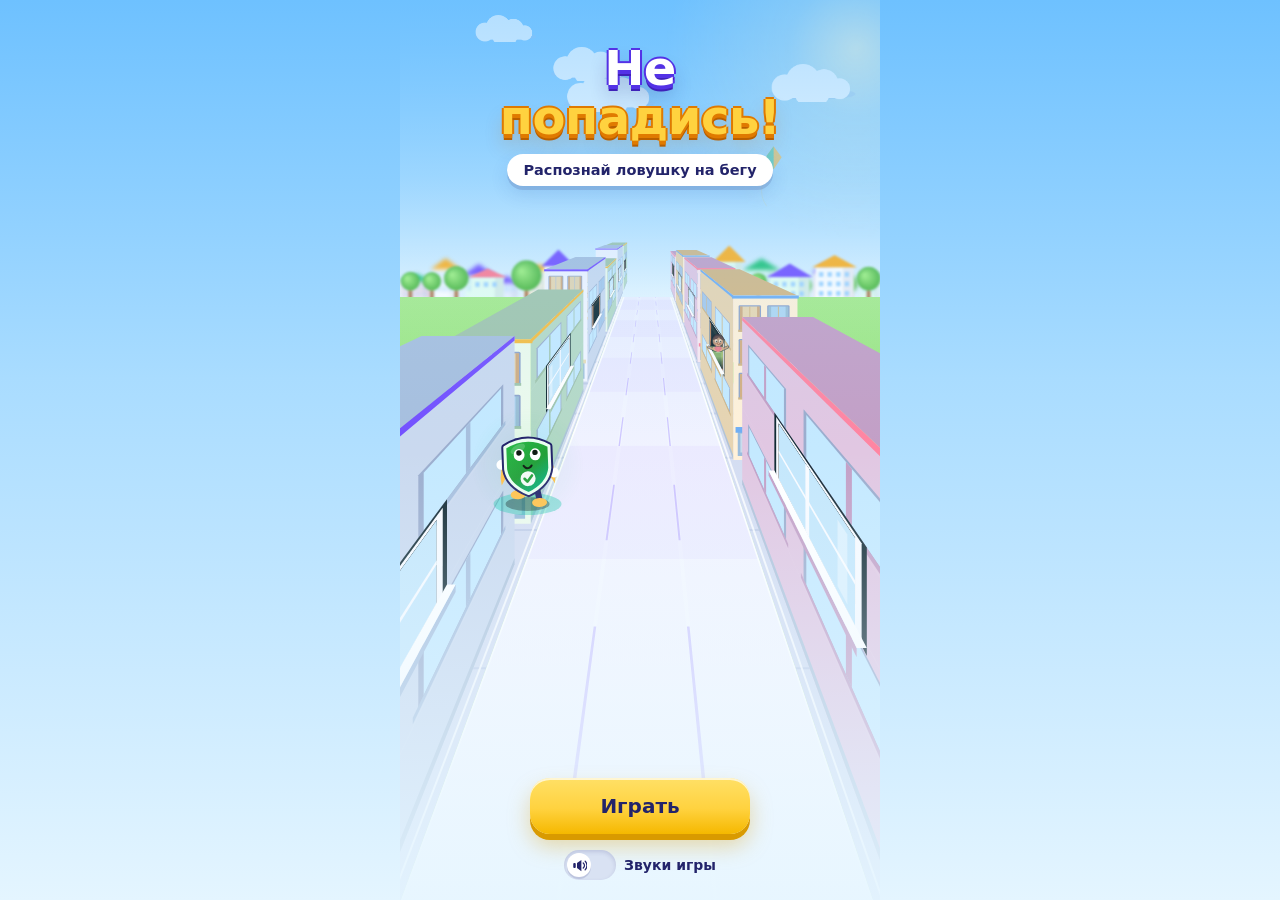
==== play.html @ f2752a92 "Финальная версия коллег (4-min) + правки под ТЗ Импортирована доработанная версия коллег (офлайн-кон" ====
<!doctype html>
<html lang="ru">
<head>
  <meta charset="utf-8" />
  <meta name="viewport" content="width=device-width, initial-scale=1, maximum-scale=1, user-scalable=no, viewport-fit=cover" />
  <link rel="icon" href="data:," />
  <title>Не попадись!</title>
  <style>
/* «Не попадись!» — оформление в стиле «Облака»: пастельное небо, белые карточки-наклейки,
   мягкие «пластиковые» тени. Только системные шрифты, без внешних ресурсов. */
:root {
  --sky1: #6ec1ff;
  --sky2: #a9dcff;
  --sky3: #e4f5ff;
  --ink: #23246a;
  --ink-2: #5b5f9c;
  --muted: #8c90bd;
  --violet: #7350ff;
  --violet-2: #5432e6;
  --violet-soft: #ece6ff;
  --sun: #ffd23f;
  --sun-2: #f5b800;
  --tile: #ffffff;
  --tile-lip: #cdd8ee;
  /* дорожки-действия */
  --refuse: #ff4d6d;   --refuse-d: #d42a4c;
  --check: #7350ff;    --check-d: #4a2bd0;
  --ok: #22c37a;       --ok-d: #12965a;
  --sber-green: #21a038;
  --card-sh: 0 4px 0 rgba(35,36,106,0.14), 0 8px 18px rgba(35,80,160,0.14);
  font-family: ui-rounded, "SF Pro Rounded", "Arial Rounded MT Bold", "Nunito", "Segoe UI", system-ui, -apple-system, Roboto, sans-serif;
}

* { box-sizing: border-box; -webkit-tap-highlight-color: transparent; }
html, body { margin: 0; height: 100%; overflow: hidden; }
body {
  background: linear-gradient(180deg, var(--sky1) 0%, var(--sky2) 42%, var(--sky3) 100%);
  color: var(--ink);
  user-select: none;
  -webkit-user-select: none;
  touch-action: none;
}
input { -webkit-user-select: text; user-select: text; }
button { font-family: inherit; }

#app {
  position: relative;
  width: 100vw;
  height: 100vh;
  height: 100dvh;
  max-width: 480px;
  margin: 0 auto;
  overflow: hidden;
  background: var(--sky2);
}
#game { position: absolute; inset: 0; width: 100%; height: 100%; display: block; }
.hidden { display: none !important; }

/* ---------- Кнопки ---------- */
.btn-primary {
  border: none;
  background: linear-gradient(180deg, #ffe066, var(--sun) 55%, var(--sun-2));
  color: var(--ink);
  font-size: 20px;
  font-weight: 900;
  padding: 16px 46px;
  border-radius: 20px;
  box-shadow: inset 0 2px 0 rgba(255,255,255,0.7), 0 6px 0 #d99a00, 0 12px 22px rgba(217,154,0,0.35);
  cursor: pointer;
  transition: transform 0.08s ease, box-shadow 0.08s ease;
}
.btn-primary:active { transform: translateY(4px); box-shadow: inset 0 2px 0 rgba(255,255,255,0.7), 0 2px 0 #d99a00, 0 6px 12px rgba(217,154,0,0.3); }
.btn-secondary {
  border: none;
  background: var(--tile);
  color: var(--ink);
  font-size: 16px; font-weight: 900;
  padding: 14px 26px;
  border-radius: 18px;
  box-shadow: var(--card-sh);
  cursor: pointer;
  transition: transform 0.08s ease;
}
.btn-secondary:active { transform: translateY(3px); }
.btn-text {
  border: none; background: none; color: var(--ink-2);
  font-size: 14px; font-weight: 800; text-decoration: underline; text-underline-offset: 3px;
  cursor: pointer; padding: 8px;
}
.btn-primary:focus-visible, .btn-secondary:focus-visible, .icon-btn:focus-visible, .lane-btn:focus-visible { outline: 3px solid var(--violet); outline-offset: 3px; }

/* ---------- HUD ---------- */
.hud {
  position: absolute;
  top: 0; left: 0; right: 0;
  display: flex;
  justify-content: space-between;
  align-items: flex-start;
  padding: calc(env(safe-area-inset-top) + 12px) 12px 0;
  z-index: 5;
  pointer-events: none;
}
.hud-left, .hud-right { display: flex; gap: 8px; align-items: center; }
.hud-chip {
  background: var(--tile);
  color: var(--ink);
  font-weight: 900;
  font-size: 16px;
  font-variant-numeric: tabular-nums;
  padding: 7px 13px;
  border-radius: 14px;
  display: flex; align-items: center; gap: 6px;
  box-shadow: var(--card-sh);
}
.coin-dot {
  width: 18px; height: 18px; border-radius: 50%;
  background: radial-gradient(circle at 35% 30%, #fff6c4, var(--sun) 55%, var(--sun-2));
  box-shadow: inset 0 -2px 0 rgba(180,110,0,0.35);
}
.hud-chip.coins.pop { animation: chipPop 0.28s ease-out; }
.hud-chip.combo { background: linear-gradient(180deg, #ffe066, var(--sun-2)); color: var(--ink); box-shadow: 0 4px 0 #d99a00, 0 8px 16px rgba(217,154,0,0.3); }
.hud-chip.combo.pop { animation: chipPop 0.4s cubic-bezier(.2,1.6,.4,1); }
@keyframes chipPop { 0% { transform: scale(1); } 40% { transform: scale(1.22); } 100% { transform: scale(1); } }
.lives { display:flex; gap:2px; padding:5px 8px; background:var(--tile); border-radius:14px; box-shadow:var(--card-sh); }
.life { position:relative; display:block; width:22px; height:26px; flex:none; }
.life svg { display:block; width:100%; height:100%; }
.life.lost .life-icon { opacity:.2; filter:grayscale(1); }
.lives.hit { background:#fff0f4; box-shadow:0 0 0 2px #ff85a2,0 4px 0 #d42a4c26; animation:shieldPanel .7s ease-out; }
.life.pop::after { content:""; position:absolute; inset:-6px; border:3px solid #ff85a2; border-radius:50%; animation:shieldRing .65s ease-out both; }
.life-shard { position:absolute; inset:0; animation:shieldBreak .8s cubic-bezier(.15,.7,.35,1) both; }
.shard-0 { clip-path:polygon(0 0,55% 0,48% 47%,0 52%); --dx:-14px; --dy:-12px; --turn:-35deg; }
.shard-1 { clip-path:polygon(55% 0,100% 0,100% 52%,48% 47%); --dx:15px; --dy:-10px; --turn:40deg; }
.shard-2 { clip-path:polygon(0 52%,48% 47%,55% 100%,0 100%); --dx:-11px; --dy:19px; --turn:-55deg; }
.shard-3 { clip-path:polygon(48% 47%,100% 52%,100% 100%,55% 100%); --dx:14px; --dy:21px; --turn:50deg; }
@keyframes shieldBreak { 0%,12% { opacity:1; transform:scale(1.25); filter:brightness(1.35); } 65% { opacity:1; } 100% { opacity:0; transform:translate(var(--dx),var(--dy)) rotate(var(--turn)) scale(.55); } }
@keyframes shieldRing { from { opacity:.9; transform:scale(.5); } to { opacity:0; transform:scale(1.7); } }
@keyframes shieldPanel { 0%,100% { transform:scale(1); } 22% { transform:scale(1.1); } 50% { transform:scale(.98); } }
.sr-only { position:absolute; width:1px; height:1px; padding:0; margin:-1px; overflow:hidden; clip-path:inset(50%); white-space:nowrap; }
@media (max-width:360px) { .life { width:18px; height:22px; } }
@media (prefers-reduced-motion:reduce) { .life.pop::after,.life-shard { display:none; } }
.icon-btn {
  pointer-events: auto;
  border: none;
  background: var(--tile);
  width: 40px; height: 40px;
  border-radius: 14px;
  font-size: 18px;
  box-shadow: var(--card-sh);
  cursor: pointer;
}

/* ---------- Нижняя панель: три кнопки-дорожки ---------- */
.lane-legend {
  position: absolute;
  left: 0; right: 0; bottom: 0;
  display: flex;
  justify-content: space-around;
  z-index: 5;
  padding: 14px 10px calc(env(safe-area-inset-bottom) + 12px);
  background: rgba(255,255,255,0.78);
  border-top: 2px solid #fff;
  box-shadow: 0 -6px 20px rgba(35,80,160,0.12);
  border-radius: 26px 26px 0 0;
}
.lane-btn {
  flex: 1;
  border: none; background: none; padding: 0;
  display: flex; flex-direction: column; align-items: center; gap: 7px;
  color: var(--ink); font-size: 13.5px; font-weight: 900;
  cursor: pointer;
  touch-action: manipulation;
}
.lane-btn .lb-circle {
  width: 64px; height: 64px; border-radius: 50%;
  display: flex; align-items: center; justify-content: center;
  transition: transform 0.14s cubic-bezier(.2,1.5,.4,1);
}
.lane-btn .lb-circle svg { width: 30px; height: 30px; }
.lane-btn[data-lane="0"] .lb-circle { background: linear-gradient(180deg, #ff7a92, var(--refuse)); box-shadow: inset 0 3px 0 rgba(255,255,255,0.45), 0 6px 0 var(--refuse-d), 0 10px 16px rgba(212,42,76,0.3); }
.lane-btn[data-lane="1"] .lb-circle { background: linear-gradient(180deg, #8f75ff, var(--check)); box-shadow: inset 0 3px 0 rgba(255,255,255,0.45), 0 6px 0 var(--check-d), 0 10px 16px rgba(74,43,208,0.3); }
.lane-btn[data-lane="2"] .lb-circle { background: linear-gradient(180deg, #4fdc98, var(--ok)); box-shadow: inset 0 3px 0 rgba(255,255,255,0.45), 0 6px 0 var(--ok-d), 0 10px 16px rgba(18,150,90,0.3); }
.lane-btn:active .lb-circle { transform: translateY(4px); }
.lane-btn.active .lb-circle { transform: translateY(-3px) scale(1.08); }
.lane-btn .lb-label { padding: 2px 10px; border-radius: 999px; transition: background 0.12s ease, color 0.12s ease; }
.lane-btn.active .lb-label { background: var(--ink); color: #fff; }

/* ---------- Подсказка «почему» при ошибке ---------- */
.flash {
  position: absolute;
  left: 14px; right: 14px;
  top: calc(env(safe-area-inset-top) + 68px);
  z-index: 8;
  background: var(--tile);
  color: var(--ink);
  border-radius: 22px;
  padding: 16px 16px 14px;
  font-size: 15.5px;
  font-weight: 800;
  line-height: 1.32;
  text-align: center;
  box-shadow: 0 5px 0 rgba(35,36,106,0.16), 0 14px 28px rgba(35,80,160,0.22);
  animation: flashIn 0.18s cubic-bezier(.2,1.4,.4,1);
}
.flash::before {
  content: "Ой!"; position: absolute; top: -12px; left: 16px;
  background: var(--refuse); color: #fff; font-size: 13px; font-weight: 900;
  padding: 3px 12px; border-radius: 10px; box-shadow: 0 3px 0 var(--refuse-d);
}
.flash .flash-icon { font-size: 26px; display: block; margin-bottom: 2px; }
.flash .flash-villain { font-weight: 900; color: var(--refuse-d); margin-bottom: 4px; }
.flash .flash-ans { margin-top: 10px; padding: 7px 10px; border-radius: 12px; background: var(--violet-soft); color: var(--violet-2); font-size: 14.5px; font-weight: 900; }
@keyframes flashIn { from { opacity: 0; transform: translateY(-10px) scale(0.95); } to { opacity: 1; transform: none; } }

/* ---------- Экраны ---------- */
.screen {
  position: absolute;
  inset: 0;
  z-index: 10;
  display: flex;
  flex-direction: column;
  align-items: center;
  justify-content: flex-start;
  gap: 16px;
  padding: calc(env(safe-area-inset-top) + 20px) 20px calc(env(safe-area-inset-bottom) + 20px);
  background: linear-gradient(180deg, rgba(110,193,255,0.5) 0%, rgba(169,220,255,0.6) 45%, rgba(228,245,255,0.88) 100%);
  color: var(--ink);
  text-align: center;
  overflow-y: auto;
  touch-action: pan-y;
}
.screen > :first-child { margin-top: auto; }
.screen > :last-child { margin-bottom: auto; }

.brand { display: flex; flex-direction: column; align-items: center; gap: 6px; }
.logo-badge {
  width: 92px; height: 92px;
  border-radius: 50%;
  background: radial-gradient(circle at 35% 28%, #5fe08a, var(--sber-green) 62%, #13782a);
  box-shadow: inset 0 -6px 0 rgba(0,0,0,0.12), 0 14px 22px rgba(35,80,160,0.25);
  display: flex; align-items: center; justify-content: center;
  animation: badgeIn 0.5s cubic-bezier(.2,1.5,.4,1) both, floaty 2.6s ease-in-out 0.5s infinite;
}
@keyframes badgeIn { from { transform: scale(0.3) rotate(-14deg); opacity: 0; } to { transform: none; opacity: 1; } }
@keyframes floaty { 0%,100% { transform: translateY(0) rotate(-2deg); } 50% { transform: translateY(-7px) rotate(2deg); } }
@keyframes riseIn { from { transform: translateY(14px); opacity: 0; } to { transform: none; opacity: 1; } }

/* Объёмный заголовок: белая заливка + фиолетовая «выдавленная» тень */
.game-title {
  margin: 6px 0 0;
  font-size: 42px;
  line-height: 1.02;
  font-weight: 900;
  letter-spacing: -0.5px;
  color: #fff;
  text-shadow:
    0 2px 0 var(--violet-2), 0 4px 0 var(--violet-2), 0 6px 0 #3f22b8,
    2px 0 0 var(--violet-2), -2px 0 0 var(--violet-2), 0 -2px 0 var(--violet-2),
    0 12px 18px rgba(35,36,106,0.25);
  animation: riseIn 0.4s ease-out 0.12s both;
}
.game-title .accent {
  display: block;
  color: var(--sun);
  text-shadow:
    0 2px 0 #e07a00, 0 4px 0 #e07a00, 0 6px 0 #b85f00,
    2px 0 0 #e07a00, -2px 0 0 #e07a00, 0 -2px 0 #e07a00,
    0 12px 18px rgba(184,95,0,0.25);
}
.subtitle {
  margin: 6px 0 0; color: var(--ink); font-size: 14.5px; font-weight: 800;
  background: var(--tile); padding: 8px 16px; border-radius: 999px; box-shadow: var(--card-sh);
  animation: riseIn 0.4s ease-out 0.2s both;
}

.howto {
  background: rgba(255,255,255,0.9);
  border: 2px solid #fff;
  border-radius: 24px;
  padding: 14px 14px 12px;
  width: 100%;
  max-width: 350px;
  text-align: left;
  box-shadow: var(--card-sh);
  animation: riseIn 0.4s ease-out 0.28s both;
}
.howto-title { margin: 0 0 8px 4px; font-weight: 900; font-size: 15px; color: var(--ink); }
.howto-row { display: flex; align-items: center; gap: 10px; font-size: 13.5px; color: var(--ink-2); margin: 8px 0; line-height: 1.28; font-weight: 700; animation: riseIn 0.35s ease-out both; }
.howto-row .he { flex: 0 0 34px; height: 34px; border-radius: 50%; display: flex; align-items: center; justify-content: center; }
.howto-row .he svg { width: 17px; height: 17px; }
.howto-row b { color: var(--ink); font-weight: 900; }
.howto-row.r0 { animation-delay: 0.34s; } .howto-row.r0 .he { background: var(--refuse); box-shadow: 0 3px 0 var(--refuse-d); }
.howto-row.r1 { animation-delay: 0.42s; } .howto-row.r1 .he { background: var(--check); box-shadow: 0 3px 0 var(--check-d); }
.howto-row.r2 { animation-delay: 0.5s; }  .howto-row.r2 .he { background: var(--ok); box-shadow: 0 3px 0 var(--ok-d); }

#btn-play { animation: riseIn 0.4s ease-out 0.55s both, pulse 1.6s ease-in-out 1s infinite; }
@keyframes pulse { 0%,100% { transform: scale(1); } 50% { transform: scale(1.05); } }

.sound-toggle { display: flex; align-items: center; gap: 8px; color: var(--ink); font-weight: 800; font-size: 14px; cursor: pointer; position: relative; }
.sound-toggle input { position: absolute; opacity: 0; width: 1px; height: 1px; }
.sound-toggle .pill { width: 52px; height: 30px; border-radius: 999px; background: #d9e2f3; box-shadow: inset 0 2px 4px rgba(35,36,106,0.15); position: relative; transition: background 0.18s; }
.sound-toggle .pill::after { content: ""; position: absolute; left: 3px; top: 3px; width: 24px; height: 24px; border-radius: 50%; background: #fff; box-shadow: 0 2px 0 rgba(35,36,106,0.15); transition: transform 0.18s cubic-bezier(.2,1.5,.4,1); }
.sound-toggle input:checked + .pill { background: var(--ok); }
.sound-toggle input:checked + .pill::after { transform: translateX(22px); }
.sound-toggle .pill svg { position:absolute; left:8px; top:8px; width:15px; height:15px; fill:currentColor; z-index:1; transition:transform .18s; }
.sound-toggle input:checked + .pill svg { transform:translateX(22px); }
.sound-toggle input:focus-visible + .pill { outline: 3px solid var(--violet); outline-offset: 2px; }
.sound-lbl { color: var(--ink); }
.hint { color: var(--ink-2); font-size: 12.5px; font-weight: 700; margin: 0; }

/* ---------- Экран итога ---------- */
.end-title {
  font-size: 32px; font-weight: 900; margin: 0; color: #fff;
  text-shadow: 0 2px 0 var(--violet-2), 0 4px 0 var(--violet-2), 2px 0 0 var(--violet-2), -2px 0 0 var(--violet-2), 0 -2px 0 var(--violet-2), 0 10px 16px rgba(35,36,106,0.22);
  animation: riseIn 0.35s ease-out both;
}
.end-stats { display: flex; gap: 10px; width: 100%; max-width: 360px; }
.stat { flex: 1; background: var(--tile); border-radius: 18px; padding: 12px 6px 10px; box-shadow: var(--card-sh); animation: riseIn 0.4s ease-out both; }
.stat:nth-child(2) { animation-delay: 0.1s; }
.stat:nth-child(3) { animation-delay: 0.2s; }
.stat-num { font-size: 26px; min-height: 30px; font-variant-numeric: tabular-nums; font-weight: 900; color: var(--violet); }
.stat-lbl { font-size: 12px; color: var(--ink-2); font-weight: 800; margin-top: 2px; min-height: 28px; }

.end-verdict { font-size: 16px; font-weight: 800; color: var(--ink); max-width: 340px; min-height: 44px; animation: riseIn 0.4s ease-out 0.5s both; }

/* ---------- Загрузка ---------- */
#screen-loading { gap: 14px; font-weight: 800; }
.loader {
  width: 46px; height: 46px;
  border: 5px solid rgba(255,255,255,0.85);
  border-top-color: var(--violet);
  border-radius: 50%;
  animation: spin 0.9s linear infinite;
}
@keyframes spin { to { transform: rotate(360deg); } }

@media (max-height: 700px) {
  .game-title { font-size: 34px; }
  .logo-badge { width: 70px; height: 70px; }
  .logo-badge svg { width: 42px; height: 42px; }
  .howto { padding: 10px 12px; }
  .lane-btn .lb-circle { width: 58px; height: 58px; }
}

@media (prefers-reduced-motion: reduce) {
  *, *::before, *::after { animation: none !important; transition: none !important; }
}


/* Адаптация локального раннера к визуальному языку matvey-v2. */
#screen-start { justify-content:space-between; padding-top:calc(env(safe-area-inset-top) + 38px); background:linear-gradient(180deg,#6ec1ff88, #a9dcff22 32%,transparent 50%,#e4f5ffdd); }
#screen-start > :first-child,#screen-start > :last-child { margin:0; }
#screen-start .game-title { font-size:48px; }
.start-stage { flex:1; min-height:70px; }
.start-bottom { display:flex; flex-direction:column; align-items:center; gap:16px; width:100%; }
#screen-start #btn-play { min-width:220px; }
#screen-end { gap:25px; background:linear-gradient(180deg,#b8e3ffe6,#e9f6fff2); }
#screen-end .end-title { font-size:32px; margin-bottom:3px; }
#screen-end .end-stats { gap:9px; }
#screen-end .stat { min-width:0; padding:19px 5px 15px; border:2px solid #fff; }
#screen-end .stat-num { font-size:clamp(23px,6vw,30px); }
#screen-end .stat-lbl { min-height:32px; line-height:1.3; }
#screen-end .end-verdict { margin:0; font-size:16px; line-height:1.45; max-width:305px; min-height:0; }
#btn-again { width:100%; max-width:310px; font-size:19px; padding-inline:18px; }
.hud-chip { white-space:nowrap; }
.hud-chip.combo { position:absolute; top:128px; right:14px; font-size:12px; }
.lives { min-height:36px; align-items:center; }
.lane-legend { pointer-events:auto; }
@media (max-height:700px) { #screen-start { padding-top:22px; padding-bottom:18px; }.start-bottom { gap:12px; }#screen-start .game-title { font-size:39px; }.lane-btn .lb-circle { width:52px; height:52px; }.lane-legend { padding-top:10px; }.lane-btn { gap:5px; } }
@media (max-width:360px) { .hud-left,.hud-right { gap:5px; }.hud-chip { padding:7px 8px; font-size:13px; }.lives { font-size:16px; padding:6px; }.icon-btn { width:36px; height:36px; }#screen-end { padding-inline:16px; }.stat-lbl { font-size:11px; } }

/* Two compact HUD rows keep the pause and sound controls easy to tap. */
.hud { display:grid; grid-template-columns:1fr auto; gap:6px 8px; }
.hud-left,.hud-right { gap:6px; }
.hud-health { grid-column:1/-1; display:flex; align-items:center; gap:8px; }
.hud-health .lives { min-height:28px; padding:3px 8px; }
.hud-health .life { width:18px; height:22px; }
.hud-health .combo { padding:3px 9px; font-size:13px; }
.icon-btn svg { display:block; width:24px; height:24px; fill:currentColor; }
#sound-run,#btn-pause { width:40px; height:40px; display:grid; place-items:center; color:var(--ink); }
#btn-pause { color:var(--violet); }
#event-stage.event-stage { top:calc(env(safe-area-inset-top) + 96px); }
#app.is-paused .hud *,#app.is-paused .event-stage * { animation-play-state:paused!important; }
@media(max-width:360px) { .hud-chip { font-size:13px; }.hud-health .life { width:17px; height:21px; } }

/* ---------- Разбор ошибок на финише ---------- */
.end-review { width: 100%; max-width: 340px; display: flex; flex-direction: column; gap: 7px; animation: riseIn 0.4s ease-out 0.55s both; }
.review-title { margin: 2px 0 1px; font-size: 13px; font-weight: 800; color: var(--ink-2); }
.review-allgood { margin: 0; font-size: 14.5px; font-weight: 800; color: var(--ok-d); background: #e6fff2; border: 2px solid #b6f0d2; border-radius: 14px; padding: 10px 12px; }
.review-item { display: block; width: 100%; text-align: left; background: var(--tile); border: 2px solid #ffd7df; border-left: 5px solid var(--refuse); border-radius: 14px; padding: 9px 12px; cursor: pointer; box-shadow: 0 3px 0 rgba(35,36,106,0.08); font: inherit; }
.review-item .ri-top { display: flex; align-items: center; gap: 7px; flex-wrap: wrap; font-size: 14px; font-weight: 800; color: var(--ink); }
.review-item .ri-text { flex: 1; min-width: 0; }
.review-safe { font-size: 10.5px; font-weight: 800; color: #9a6b00; background: #fff0c7; border-radius: 999px; padding: 2px 8px; }
.review-item .ri-why { display: none; margin-top: 7px; font-size: 13px; line-height: 1.38; color: var(--ink-2); }
.review-item .ri-why b { color: var(--ok-d); font-weight: 900; }
.review-item.open { border-color: #cfe9d8; border-left-color: var(--ok); }
.review-item.open .ri-why { display: block; }

/* Кнопка «Играть»: приглашающий пульс затухает (не дёргается бесконечно) */
#btn-play { animation: riseIn 0.4s ease-out 0.55s both, pulse 1.6s ease-in-out 1s 4; }
@media (prefers-reduced-motion: reduce) {
  #btn-play { animation: riseIn 0.4s ease-out 0.55s both; }
  .badge, .end-review { animation: none; }
}
.review-neutral { margin: 0; font-size: 14px; font-weight: 700; color: var(--ink-2); background: #eef3ff; border: 2px solid #d7e2ff; border-radius: 14px; padding: 10px 12px; }

/* Блокировка фона диалога и в WebView без inert. */
.input-blocked { pointer-events:none !important; }

/* Короткое обучение перед первым забегом; вся графика встроена. */
#tutorial-overlay { padding:16px; padding-top:max(16px,env(safe-area-inset-top)); padding-bottom:max(16px,env(safe-area-inset-bottom)); }
.tutorial-card { position:relative; width:100%; max-width:380px; max-height:100%; overflow-y:auto; padding:25px 16px 15px; border:3px solid #fff; border-radius:28px; background:#f8fbff; box-shadow:0 7px 0 #abafd9,0 16px 40px #28225035; text-align:center; }
.tutorial-close { position:absolute; top:7px; right:7px; display:grid; place-items:center; width:44px; height:44px; border:0; border-radius:15px; background:var(--violet-soft); color:var(--violet); cursor:pointer; }
.tutorial-close svg { width:25px; height:25px; fill:none; stroke:currentColor; stroke-width:3; stroke-linecap:round; }
.tutorial-close:focus-visible { outline:3px solid var(--violet); outline-offset:2px; }
.tutorial-card h2 { margin:0 28px 3px; font-size:27px; line-height:1.2; font-weight:900; }
#tutorial-subtitle { margin:0 0 17px; color:var(--ink-2); font-size:14px; }
.tutorial-moves { display:grid; grid-template-columns:1fr 1fr; gap:9px; }
.tutorial-step { min-width:0; padding:4px 3px 12px; border-radius:18px; background:#eee8ff; }
.tutorial-step:nth-child(2) { background:#fff4d3; }
.tutorial-art { display:block; width:100%; height:116px; }
.tutorial-step strong,.tutorial-step span { display:block; }
.tutorial-step strong { margin:3px 0 5px; font-size:13px; line-height:1.25; font-weight:850; }
.tutorial-step span { font-size:13px; font-weight:750; color:var(--ink-2); }
.tutorial-answer { margin:13px 0 16px; padding:13px 5px 11px; border-radius:18px; background:#edf5ff; }
.tutorial-answer>strong { display:block; font-size:15px; line-height:1.25; }
.tutorial-choices { display:flex; justify-content:space-around; gap:4px; margin:11px 0 10px; }
.tutorial-choices span { display:flex; flex:1; flex-direction:column; align-items:center; gap:5px; font-size:11px; font-weight:800; }
.tutorial-choices i { display:grid; place-items:center; width:34px; height:34px; border-radius:12px; color:white; font-size:29px; line-height:1; font-style:normal; font-weight:900; box-shadow:0 3px 0 #23246a18; }
.tutorial-no { background:var(--refuse); }.tutorial-check { background:var(--check); }.tutorial-yes { background:var(--ok); }
.tutorial-check svg { width:24px; height:24px; fill:none; stroke:#fff; stroke-width:3; stroke-linecap:round; }
#btn-tutorial-start { width:100%; padding:13px 20px; font-size:20px; }
.tutorial-keyboard { margin:14px 0 0; color:var(--ink-2); font-size:11px; }
.tutorial-dodge { animation:tutorialDodge 2.8s ease-in-out infinite; }
.tutorial-jump { animation:tutorialJump 2.8s ease-in-out infinite; }
@keyframes tutorialDodge { 0%,10%,90%,100% { transform:translateX(0); } 35%,65% { transform:translateX(-32px); } }
@keyframes tutorialJump { 0%,15%,85%,100% { transform:translateY(20px); } 45%,55% { transform:translateY(-15px); } }
@media (max-height:620px) { .tutorial-card { padding-top:20px; }.tutorial-art { height:92px; }#tutorial-subtitle { margin-bottom:10px; }.tutorial-answer { margin:10px 0 12px; padding:10px 4px; }.tutorial-keyboard { margin-top:12px; } }
@media (prefers-reduced-motion:reduce) { .tutorial-dodge,.tutorial-jump { animation:none; }.tutorial-dodge { transform:translateX(-32px); }.tutorial-jump { transform:translateY(-15px); } }

</style>
  <style>
/* Компактные предметные события в светлой палитре matvey-v2. */
.event-stage { position:absolute; z-index:4; top:calc(env(safe-area-inset-top) + 60px); left:50%; width:min(352px, calc(100% - 24px)); transform:translateX(-50%); pointer-events:none; color:#effff8; font-family:inherit; }
.ev-shell { position:relative; border:1px solid #358573; border-radius:18px; background:linear-gradient(130deg,rgba(17,49,53,.98),rgba(9,28,38,.98)); box-shadow:0 8px 24px #030e1655,inset 0 1px #bbffde12; }
.ev-scene { display:flex; align-items:center; gap:12px; padding:13px 14px 13px 10px; min-height:108px; }
.ev-art { width:68px; height:76px; flex:none; position:relative; display:grid; place-items:center; color:#94edd5; }
.ev-art:before { content:""; position:absolute; width:66px; height:66px; border-radius:50%; background:radial-gradient(circle,#00c1a01f,transparent 72%); }
.ev-copy { min-width:0; flex:1; }
.ev-eyebrow { color:#83cdbb; font-size:10px; line-height:1.25; text-transform:uppercase; font-weight:750; letter-spacing:1px; }
.ev-sender { color:#adbfca; font-size:11px; line-height:1.25; margin-top:3px; overflow-wrap:anywhere; }
.ev-words { margin:6px 0 0; font-size:16px; line-height:1.3; font-weight:750; overflow-wrap:anywhere; }
.ev-icon { display:block; width:24px; height:24px; fill:none; stroke:currentColor; stroke-width:1.7; stroke-linecap:round; stroke-linejoin:round; }
.ev-timing { padding:7px 9px 0; display:flex; gap:8px; align-items:center; }
.ev-timing>div { height:3px; flex:1; overflow:hidden; border-radius:3px; background:#8affd326; }
.ev-timing span { display:block; height:100%; background:#77e3bb; transform-origin:left; }
.ev-timing small { font-size:13.5px; font-weight:800; color:#c1d6d7; text-shadow:0 1px 3px #001b22; }
.ev-result { position:absolute; inset:0; border-radius:inherit; background:#103d35ed; display:flex; align-items:center; justify-content:center; gap:8px; font-weight:800; font-size:15px; color:#b2f6cd; }
.ev-result[hidden] { display:none; }
.ev-miss .ev-result { background:#3a3020ed; color:#ffe0a0; }
.ev-phone { width:39px; height:68px; position:relative; z-index:1; border:2px solid #88b5b1; border-radius:10px; background:linear-gradient(145deg,#244b52,#102c38); box-shadow:3px 4px #061921; display:flex; flex-direction:column; align-items:center; justify-content:center; gap:5px; animation:ev-wiggle 2.4s ease-in-out infinite; }
.ev-speaker { position:absolute; top:4px; width:13px; height:2px; border-radius:2px; background:#78a29f; }
.ev-avatar { display:grid; place-items:center; width:26px; height:26px; border-radius:50%; background:#a2f3d51a; }
.ev-avatar .ev-icon { width:20px; height:20px; }
.ev-receiver { background:#21a038; padding:3px; border-radius:50%; }
.ev-receiver .ev-icon { width:10px; height:10px; color:#d8ffe6; }
.ev-ring { position:absolute; border:1px solid #56ccb2; border-radius:22px; width:44px; height:58px; opacity:0; animation:ev-ring 2.4s ease-out infinite; }
.ev-ring.r2 { animation-delay:.35s; }
.ev-chat-back { width:39px; height:29px; position:absolute; left:7px; top:14px; border-radius:9px 9px 9px 2px; background:#274853; border:1px solid #608c96; }
.ev-chat-front { position:relative; width:48px; height:37px; margin:16px 0 0 9px; border-radius:10px 10px 3px 10px; background:#195647; border:1px solid #6bd3ac; display:flex; align-items:flex-end; justify-content:center; gap:3px; padding-bottom:6px; animation:ev-message 3s ease-out infinite; }
.ev-chat-front .ev-icon { width:18px; height:18px; position:absolute; left:7px; top:4px; }
.ev-chat-front i,.ev-dots i { width:3px; height:3px; border-radius:50%; background:#a8ebd6; animation:ev-dot 1.6s ease-in-out infinite; }
.ev-chat-front i:nth-of-type(2),.ev-dots i:nth-child(2) { animation-delay:.2s; }
.ev-chat-front i:nth-of-type(3),.ev-dots i:nth-child(3) { animation-delay:.4s; }
.ev-laptop { width:57px; height:43px; border:2px solid #709c9b; border-radius:6px 6px 2px 2px; background:#122d38; display:grid; place-items:center; transform-origin:bottom; animation:ev-open .5s ease-out both; }
.ev-laptop .ev-icon { width:21px; height:21px; }
.ev-dots { display:flex; gap:5px; margin-bottom:4px; }
.ev-laptop-base { width:67px; height:5px; background:#749a9b; position:absolute; top:59px; border-radius:2px 2px 7px 7px; }
.ev-camera-frame { width:64px; height:51px; border:1px dashed #74ac9a; border-radius:10px; display:grid; place-items:center; }
.ev-bank-card { width:49px; height:32px; position:relative; overflow:hidden; border-radius:5px; color:#c7f5d5; background:linear-gradient(140deg,#2d8547,#175b4c); transform:rotate(-9deg); animation:ev-turn 3.5s ease-in-out infinite; }
.ev-bank-card .ev-icon { width:44px; height:31px; margin:auto; stroke-width:1.2; }
.ev-bank-card i { position:absolute; inset:-10px; background:linear-gradient(110deg,transparent 40%,#dbffe355 50%,transparent 60%); animation:ev-shine 3.5s ease-in-out infinite; }
.ev-gift { width:43px; height:34px; position:relative; margin-top:16px; background:#238755; border:1px solid #81dba7; border-radius:3px; animation:ev-bounce 3s ease-in-out infinite; }
.ev-gift b { width:8px; height:100%; background:#ffc24b; position:absolute; left:17px; }
.ev-gift-lid { width:49px; height:10px; border:1px solid #a3e6b6; background:#39a56b; left:-4px; top:-7px; position:absolute; z-index:1; border-radius:3px; animation:ev-lid 3s ease-in-out infinite; }
.ev-bow { position:absolute; width:24px; height:12px; top:-18px; left:8px; border:3px solid #ffc24b; border-radius:50% 50% 10% 10%; animation:ev-lid 3s ease-in-out infinite; }
.ev-spark { position:absolute; color:#ffc24b; top:3px; right:3px; animation:ev-dot 2s ease-in-out infinite; }
.ev-wallet { position:absolute; width:31px; height:29px; display:grid; place-items:center; color:#b5f0ce; border:1px solid #6fb78e; background:#205644; border-radius:6px; font-size:17px; font-weight:700; }
.ev-wallet.from { left:0; top:10px; }.ev-wallet.to { right:0; bottom:7px; }
.ev-transfer { z-index:1; background:#143b42; border-radius:50%; padding:3px; animation:ev-transfer 2.5s ease-in-out infinite; }
.ev-transfer .ev-icon { width:20px; height:20px; color:#ffc24b; }
.ev-window { width:62px; height:49px; border:1px solid #81aea9; border-radius:6px; background:#193c46; padding-top:15px; display:flex; justify-content:center; position:relative; animation:ev-open .5s ease-out; }
.ev-window>i { position:absolute; top:0; left:0; right:0; height:10px; border-bottom:1px solid #81aea960; background:radial-gradient(circle at 5px 5px,#7bd4ba 1px,transparent 2px),radial-gradient(circle at 11px 5px,#ffc24b 1px,transparent 2px); }
.ev-window .ev-icon { animation:ev-dot 3s ease-in-out infinite; }
.ev-notice { width:52px; height:52px; background:#184b44; border:1px solid #62b29a; border-radius:14px; display:grid; place-items:center; transform:rotate(-7deg); animation:ev-wiggle 3s ease-in-out infinite; }
.ev-notice .ev-icon { width:29px; height:29px; }.ev-notice i { position:absolute; top:-3px; right:-3px; width:10px; height:10px; border:2px solid #173a3d; background:#ffc24b; border-radius:50%; }
.ev-big-coin { width:46px; height:46px; color:#ffd477; display:grid; place-items:center; background:#98732b; border:2px solid #ffc24b; border-radius:50%; box-shadow:3px 0 #62491c; animation:ev-coin 2.5s ease-in-out infinite; }
.ev-big-coin .ev-icon { width:39px; height:39px; }.ev-coin-shadow { position:absolute; width:34px; height:6px; bottom:4px; border-radius:50%; background:#020e1880; }
@keyframes ev-arrive { from { opacity:0; transform:translateY(-12px) scale(.97); } to { opacity:1; transform:none; } }
@keyframes ev-wiggle { 0%,12%,24%,100% { transform:rotate(-4deg); } 6%,18% { transform:rotate(6deg); } }
@keyframes ev-ring { 0% { transform:scale(.8); opacity:.55; } 65%,100% { transform:scale(1.5); opacity:0; } }
@keyframes ev-message { 0% { transform:translateY(9px); opacity:.3; } 16%,100% { transform:none; opacity:1; } }
@keyframes ev-dot { 0%,70%,100% { opacity:.5; } 35% { opacity:1; } }
@keyframes ev-open { from { transform:perspective(180px) rotateX(-60deg); opacity:.3; } to { transform:none; opacity:1; } }
@keyframes ev-turn { 0%,100% { transform:rotate(-9deg); } 50% { transform:rotate(3deg); } }
@keyframes ev-shine { 0%,25% { transform:translateX(-70px); } 65%,100% { transform:translateX(70px); } }
@keyframes ev-bounce { 0%,50%,100% { transform:translateY(0); } 20% { transform:translateY(-4px); } }
@keyframes ev-lid { 0%,55%,100% { transform:none; } 22% { transform:translateY(-6px) rotate(-8deg); } }
@keyframes ev-transfer { 0%,100% { transform:translate(-3px,-3px); } 50% { transform:translate(3px,3px); } }
@keyframes ev-coin { 0%,100% { transform:translateY(0) rotateY(0); } 50% { transform:translateY(-5px) rotateY(40deg); } }
@media (max-width:360px) { .ev-scene { gap:8px; padding:11px 12px 11px 8px; }.ev-art { width:60px; }.ev-words { font-size:15px; } }
@media (prefers-reduced-motion:reduce) { .event-stage * { animation:none !important; }.ev-ring,.ev-bank-card i { display:none; } }

/* Белые карточки-наклейки, фиолетовые предметы; цвет не подсказывает правильный ответ. */
.event-stage { color:var(--ink,#25204f); top:calc(env(safe-area-inset-top) + 65px); }
.ev-shell { border:2px solid #fff; background:#fff; border-radius:22px; box-shadow:0 4px 0 #c3cdeb,0 9px 20px #2350a024; }
.ev-art { color:var(--violet); }.ev-art:before { background:#f1edff; }
.ev-eyebrow { color:var(--violet-2,#5937d2); }.ev-sender { color:var(--ink-2,#5b5782); }.ev-words { font-weight:850; }
.ev-timing>div { background:#d5cafa; }.ev-timing span { background:var(--violet,#7350ff); }.ev-timing small { color:var(--ink,#25204f); text-shadow:none; font-weight:750; }
.ev-result { background:#e3faeaf5; color:#187341; }.ev-miss .ev-result { background:#fff3ccf5; color:#755312; }
.ev-phone { border-color:#a797e8; background:linear-gradient(#f7f4ff,#e3dcff); box-shadow:3px 4px #8b78cc; }.ev-speaker { background:#a293d3; }.ev-avatar { background:#d6cbff; }.ev-ring { border-color:#9d86fa; }
.ev-chat-back { background:#e5e9ff; border-color:#a5a7dd; }.ev-chat-front { background:#dfd5ff; border-color:#a88cfa; }.ev-chat-front i,.ev-dots i { background:#957bd4; }
.ev-laptop { background:#ece6ff; border-color:#b0a0df; }.ev-laptop-base { background:#a99bd3; }.ev-camera-frame { border-color:#b4a2e3; }
.ev-bank-card { background:linear-gradient(140deg,#46c88b,#179b72); color:#fff; }.ev-gift { background:#977bff; border-color:#b6a2ff; }.ev-gift-lid { background:#b5a0ff; border-color:#ddcfff; }
.ev-wallet { color:#6e4ec0; border-color:#c5a9ef; background:#eee4ff; }.ev-transfer { background:#fff8dc; }
.ev-window { background:#ece7ff; border-color:#b7a6e6; }.ev-window>i { border-color:#cfc3ef; background:#dfd5ff; }
.ev-notice { background:#e8e2ff; border-color:#bda6f4; }.ev-notice i { border-color:#fff; }.ev-big-coin { background:#ffd23f; color:#fff6bb; border-color:#f5b800; box-shadow:3px 0 #d99a00; }.ev-coin-shadow { background:#7760b733; }
.ev-shopping-bag { position:absolute; width:39px; height:38px; left:9px; top:28px; border:2px solid #ae98e4; border-radius:5px 5px 9px 9px; background:#ede5ff; transform:rotate(-7deg); }
.ev-shopping-bag i { position:absolute; width:17px; height:13px; left:9px; top:-11px; border:2px solid #ae98e4; border-bottom:0; border-radius:10px 10px 0 0; }
.ev-price-tag { position:absolute; display:grid; place-items:center; width:42px; height:45px; right:1px; top:9px; color:#7350ff; background:#fff4c5; border:2px solid #ffd75f; border-radius:10px; transform:rotate(8deg); animation:ev-wiggle 3s ease-in-out infinite; }
.ev-price-tag .ev-icon { width:28px; height:28px; }

</style>
  <style>
/* Pastel chests, result wallet and locally drawn pets. */
#screen-end { justify-content:flex-start; gap:14px; padding:28px 16px 24px; overflow-y:auto; touch-action:pan-y; overscroll-behavior:contain; }
#screen-end>* { flex-shrink:0; }
#screen-end .end-title { font-size:28px; margin:0; }
#screen-end .end-stats { gap:8px; max-width:360px; margin:0; }
#screen-end .stat { min-height:83px; padding:11px 5px; }
#screen-end .stat-num { font-size:28px; }
#screen-end .stat-lbl { min-height:24px; font-size:11px; }
#screen-end .end-verdict { margin:0; min-height:0; font-size:14px; max-width:340px; }
#screen-end #btn-again { width:100%; max-width:360px; margin:2px 0 0; padding:14px 20px; }
.chest-shop { width:100%; max-width:410px; padding:13px 10px 10px; border-radius:24px; background:#ffffffdb; box-shadow:var(--card-sh); }
.shop-heading { display:flex; justify-content:space-between; align-items:center; gap:8px; padding:0 4px; }
.shop-heading h3 { margin:0; font-size:18px; }
.shop-wallet { display:flex; align-items:center; gap:5px; padding:5px 9px; border-radius:12px; background:#fff1b8; font-weight:900; font-size:16px; }
.chest-list { display:grid; grid-template-columns:repeat(3,minmax(0,1fr)); gap:7px; margin:12px 0; }
.chest-choice { min-width:0; padding:6px 2px 8px; border:2px solid #ddd5fa; border-radius:17px; background:#f8f5ff; color:var(--ink); display:flex; align-items:center; flex-direction:column; cursor:pointer; box-shadow:0 3px 0 #d7cef0; }
.chest-choice:active:not(:disabled) { transform:translateY(2px); box-shadow:0 1px 0 #d7cef0; }
.chest-choice:disabled { cursor:default; background:#f0f1f8; border-color:#e0e2ed; box-shadow:0 3px 0 #e0e2ed; }
.chest-choice:disabled .chest-art { filter:saturate(.55); opacity:.7; }
.chest-name { font-size:11px; font-weight:850; letter-spacing:-.2px; }
.chest-price { margin-top:6px; display:flex; align-items:center; justify-content:center; gap:5px; min-width:58px; border-radius:10px; padding:4px 9px; background:#ffd954; box-shadow:0 2px 0 #dca626; font-size:17px; font-weight:900; }
.chest-price .coin-dot { width:13px; height:13px; background:#ffed9c; border:1px solid #b7811f; }
.chest-choice small { margin-top:6px; font-size:10px; font-weight:750; color:var(--ink-2); }
.chest-art { --chest-light:#e7a66a; --chest-dark:#986040; --chest-trim:#ffe0a0; display:block; position:relative; width:88px; height:76px; flex:none; }
.chest-art[data-chest=silver] { --chest-light:#d5e8ff; --chest-dark:#859fc2; --chest-trim:#f2fbff; }
.chest-art[data-chest=gold] { --chest-light:#ffde67; --chest-dark:#d8972e; --chest-trim:#fff0ad; }
.chest-base,.chest-lid { position:absolute; left:8px; width:72px; border:3px solid var(--chest-trim); background:linear-gradient(90deg,transparent 17%,#fff5 18%,#fff5 24%,transparent 25%,transparent 74%,#62434325 75%,#62434325 82%,transparent 83%),linear-gradient(var(--chest-light),var(--chest-dark)); box-shadow:0 2px 0 #51406a44; }
.chest-base { top:41px; height:29px; border-radius:3px 3px 9px 9px; }
.chest-lid { top:14px; height:30px; border-radius:19px 19px 4px 4px; transform-origin:5% 100%; }
.chest-lock { position:absolute; top:36px; left:36px; width:16px; height:20px; border:2px solid var(--chest-dark); background:var(--chest-trim); border-radius:5px; }
.chest-lock::after { content:""; position:absolute; width:4px; height:8px; left:4px; top:4px; border-radius:3px; background:var(--chest-dark); }
.chest-glow { position:absolute; inset:0; border-radius:50%; background:radial-gradient(ellipse,#fff0bbaa,transparent 65%); }
.run-collection { border-top:1px solid #e2def2; margin-top:10px; padding-top:9px; }
.run-collection h4 { font-size:12px; margin:0 0 6px; text-align:left; }
.run-pets { display:flex; gap:5px; overflow-x:auto; touch-action:pan-x; padding:0 0 4px; }
.owned-pet { border:1px solid #e0d6f6; background:#f6f0ff; padding:2px; border-radius:12px; width:54px; min-width:54px; cursor:pointer; }
.owned-pet svg { width:100%; display:block; }
.modal-overlay { position:absolute; inset:0; z-index:30; display:flex; align-items:center; justify-content:center; padding:20px; background:#3d386259; -webkit-backdrop-filter:blur(5px); backdrop-filter:blur(5px); overflow-y:auto; touch-action:pan-y; }
.pause-card,.reward-dialog { width:100%; max-width:360px; max-height:100%; overflow-y:auto; padding:24px 20px; border-radius:28px; background:#f8fbff; box-shadow:0 7px 0 #abafd9,0 16px 40px #28225035; color:var(--ink); text-align:center; }
.pause-card { display:flex; flex-direction:column; gap:13px; }
.pause-card h2 { margin:0; font-size:28px; }.pause-card p { margin:0 0 7px; font-size:15px; }
.pause-mark { color:var(--violet); font-size:46px; font-weight:900; line-height:1; }
.pause-card .btn-primary { padding:15px 20px; }.pause-card .btn-secondary { background:var(--violet-soft); }
.pause-card .btn-text { padding:6px; font-size:14px; }.pause-card small { font-size:11px; color:var(--ink-2); }
.reward-dialog { outline:none; }
.reward-dialog h2 { margin:0 0 4px; font-size:27px; }
.pet-art { width:165px; margin:0 auto; background:radial-gradient(ellipse,#e9dcff,transparent 70%); }
.pet-art svg { width:100%; display:block; }
.pet-rarity { display:inline-block; background:var(--pet-color); color:var(--ink); padding:4px 11px; border-radius:20px; font-size:12px; font-weight:850; }
.pet-bio { font-size:13px; line-height:1.45; margin:12px 0; }
.pet-lesson { padding:12px; border-radius:15px; background:#ece7ff; text-align:left; font-size:13px; line-height:1.5; }
.pet-lesson strong { color:#5432c3; }.pet-lesson p { margin:5px 0 0; }
#btn-reward-done { width:100%; margin-top:16px; padding:13px 16px; font-size:18px; }
.reward-opening { display:flex; justify-content:center; align-items:center; height:240px; }
.reward-opening .chest-art { transform:scale(2); }
.reward-opening .chest-lid { animation:openLid .65s ease-in-out both; }
.reward-opening .chest-lock { animation:unlockChest .65s ease-out both; }
.reward-opening .chest-glow { animation:chestGlow .65s ease-out both; }
@keyframes openLid { 0%,25% { transform:rotate(0); } 40% { transform:rotate(-10deg); } 100% { transform:translateY(-8px) rotate(-32deg); } }
@keyframes unlockChest { 0%,25% { opacity:1; } 50%,100% { opacity:0; transform:translateY(8px); } }
@keyframes chestGlow { from { opacity:0; transform:scale(.6); } to { opacity:1; transform:scale(2.3); } }

@media(max-width:360px) { .chest-art { transform:scale(.88); margin:-4px -5px; }.chest-list { gap:5px; }.chest-name { font-size:10px; }.modal-overlay { padding:12px; }.reward-dialog { padding:18px 16px; }.pet-art { width:135px; } }
@media(prefers-reduced-motion:reduce) { .chest-art * { animation:none!important; } }

/* Лента зверушек из update/new_finish в светлой палитре локальной игры. */
.reward-reel { position:relative; margin:24px -6px 16px; }
.reel-window { position:relative; overflow:hidden; padding:14px 0; border:2px solid #ddd3fa; border-radius:20px; background:#ece7ff; }
.reel-window::after { content:""; position:absolute; inset:0; pointer-events:none; background:linear-gradient(90deg,#ece7ffdd,transparent 15%,transparent 85%,#ece7ffdd); }
.reel-track { position:relative; left:50%; display:flex; gap:12px; width:max-content; }
.spinning .reel-track { will-change:transform; }
.reel-card { flex:0 0 104px; width:104px; padding:6px 4px 10px; border:2px solid var(--card-color); border-radius:16px; background:#ffffff; color:var(--ink); box-shadow:0 3px 0 #8270b518; }
.reel-card svg { width:92px; height:88px; display:block; }
.reel-name { display:block; font-size:12px; font-weight:850; }
.reel-rarity { display:block; margin-top:5px; font-size:9px; font-weight:700; color:var(--ink-2); }
.reel-pointer { position:absolute; z-index:2; top:-6px; left:50%; width:20px; height:20px; background:var(--sun); border:3px solid #fff; border-radius:5px; transform:translateX(-50%) rotate(45deg); box-shadow:2px 2px 0 #c79a39; }
.reel-label { min-height:30px; margin:12px 0 0; font-size:13px; color:var(--ink-2); font-weight:750; }
.reel-card.winner { border-color:var(--violet); background:#fff5cc; box-shadow:0 0 0 3px #bda8ff,0 4px 10px #7350ff33; }
.pet-reveal { position:relative; isolation:isolate; margin:12px 0 0; }
.pet-reveal .pet-art { position:relative; z-index:1; }
.pet-aura { position:absolute; inset:8px 50%; width:180px; height:150px; margin-left:-90px; border-radius:50%; background:radial-gradient(ellipse,var(--pet-color),transparent 68%); opacity:0; animation:rewardHalo 1.4s ease-out both; pointer-events:none; }
.reward-burst { position:absolute; z-index:2; left:50%; top:48%; pointer-events:none; }
.reward-burst i { position:absolute; width:7px; height:11px; border-radius:2px; background:var(--confetti); color:var(--confetti); font-style:normal; animation:rewardConfetti 1.25s ease-out var(--delay) both; opacity:0; }
.reward-burst i:nth-child(3n+1) { width:14px; height:14px; font-size:22px; line-height:14px; background:none; }
.celebrating .pet-art { animation:rewardArrival .6s cubic-bezier(.2,.9,.3,1.3) both; }
@keyframes rewardArrival { from { transform:translateY(20px) rotate(-12deg) scale(.55); opacity:0; } 65% { opacity:1; } to { transform:translateY(0) rotate(0) scale(1); opacity:1; } }
@keyframes rewardHalo { 0% { opacity:0; transform:scale(.4); } 30% { opacity:.8; } 100% { opacity:0; transform:scale(1.5); } }
@keyframes rewardConfetti { 0% { opacity:0; transform:translate(0,0) scale(.3); } 12% { opacity:1; } 70% { opacity:1; } 100% { opacity:0; transform:translate(var(--dx),var(--dy)) rotate(var(--turn)) scale(.7); } }
@media(prefers-reduced-motion:reduce) { .pet-aura,.reward-burst { display:none; }.celebrating .pet-art { animation:none; } }

/* Плашка успешного финиша четырёхминутного забега. */
.run-complete { position:relative; width:100%; max-width:360px; padding:14px 12px 20px; border:3px solid #fff; border-radius:28px; background:linear-gradient(145deg,#fff7d5,#fffdf5 55%,#eee9ff); box-shadow:0 5px 0 #d9cff2,0 10px 24px #7350ff17; text-align:center; color:var(--ink); animation:riseIn .45s ease-out both; }
.complete-art { display:block; width:218px; max-width:100%; height:102px; margin:0 auto 5px; }
.run-complete h2 { margin:0 0 6px; font-size:28px; line-height:1.15; font-weight:900; letter-spacing:-.5px; }
.run-complete p { margin:0; font-size:16px; line-height:1.35; font-weight:800; color:#61539a; }
#screen-end .run-complete+.end-title.hidden { display:none; }
@media(max-width:360px) { .run-complete { padding:12px 10px 17px; }.run-complete h2 { font-size:25px; }.run-complete p { font-size:14px; }.complete-art { height:90px; } }

/* ---------- Витрина выбора персонажа (детерминированная покупка, без азарта) ---------- */
.chest-list { max-height:44vh; overflow-y:auto; padding:2px; -webkit-overflow-scrolling:touch; }
.pet-buy { min-width:0; padding:6px 3px 7px; border:2px solid #ddd5fa; border-top:4px solid var(--pet-color,#ddd5fa); border-radius:16px; background:#f8f5ff; color:var(--ink); display:flex; flex-direction:column; align-items:center; gap:2px; cursor:pointer; box-shadow:0 3px 0 #d7cef0; }
.pet-buy:active:not(:disabled) { transform:translateY(2px); box-shadow:0 1px 0 #d7cef0; }
.pet-buy:disabled { cursor:default; }
.pet-buy:disabled:not(.owned) { background:#f0f1f8; border-color:#e0e2ed; border-top-color:#e0e2ed; box-shadow:0 3px 0 #e0e2ed; }
.pet-buy:disabled:not(.owned) .pet-thumb { filter:saturate(.5); opacity:.6; }
.pet-buy.owned { background:#eafff1; border-color:#b6f0d2; border-top-color:#2fd06e; box-shadow:0 3px 0 #bfeccd; cursor:default; }
.pet-thumb { width:64px; height:60px; }
.pet-thumb svg { width:100%; height:100%; display:block; }
.pet-buy-name { font-size:10.5px; font-weight:850; letter-spacing:-.2px; line-height:1.05; text-align:center; }
.pet-buy-price { display:flex; align-items:center; justify-content:center; gap:4px; border-radius:9px; padding:2px 7px; background:#ffd954; box-shadow:0 2px 0 #dca626; font-size:14px; font-weight:900; }
.pet-buy-price .coin-dot { width:11px; height:11px; background:#ffed9c; border:1px solid #b7811f; }
.pet-buy.owned .pet-buy-price { background:#c8f6d8; box-shadow:0 2px 0 #92d6a8; }
.pet-buy small { font-size:9.5px; font-weight:750; color:var(--ink-2); }
.pet-buy.owned small { color:#12965a; }

</style>
</head>
<body>
  <div id="app">
    <!-- Игровое поле -->
    <canvas id="game" tabindex="-1" aria-label="Бег по трём дорожкам. Стрелки влево и вправо — манёвр, вверх или пробел — прыжок."></canvas>
    <section id="event-stage" class="event-stage hidden" role="status" aria-live="polite" aria-atomic="true"></section>

    <!-- HUD во время забега -->
    <div id="hud" class="hud hidden">
      <div class="hud-left">
        <div class="hud-chip" id="distance">0 м</div>
        <div class="hud-chip coins" id="coins"><span class="coin-dot" id="coin-target" aria-hidden="true"></span><span id="coins-n">0</span></div>
      </div>
      <div class="hud-right">
        <button class="icon-btn" id="sound-run" aria-label="Включить звук"></button>
        <button class="icon-btn" id="btn-pause" aria-label="Пауза и выход"><svg viewBox="0 0 24 24" aria-hidden="true"><rect x="5" y="3" width="5" height="18" rx="2"/><rect x="14" y="3" width="5" height="18" rx="2"/></svg></button>
      </div>
      <div class="hud-health"><div class="lives" id="lives" role="status" aria-live="polite" aria-atomic="true"></div><div class="hud-chip combo hidden" id="combo">x2</div></div>
    </div>

    <!-- Подсказка действий (нижние дорожки) -->
    <div id="lane-legend" class="lane-legend hidden">
      <button class="legend-item lane-btn" data-lane="0" aria-label="Отказать"><span class="lb-circle"><svg viewBox="0 0 24 24" fill="none" stroke="#fff" stroke-width="3.6" stroke-linecap="round" aria-hidden="true"><path d="M6.5 6.5l11 11M17.5 6.5l-11 11"/></svg></span><span class="lb-label">Отказать</span></button>
      <button class="legend-item lane-btn" data-lane="1" aria-label="Проверить"><span class="lb-circle"><svg viewBox="0 0 24 24" fill="none" stroke="#fff" stroke-width="3.2" stroke-linecap="round" aria-hidden="true"><circle cx="10.5" cy="10.5" r="6"/><path d="M15.2 15.2l4.8 4.8"/></svg></span><span class="lb-label">Проверить</span></button>
      <button class="legend-item lane-btn" data-lane="2" aria-label="Можно"><span class="lb-circle"><svg viewBox="0 0 24 24" fill="none" stroke="#fff" stroke-width="3.6" stroke-linecap="round" stroke-linejoin="round" aria-hidden="true"><path d="M5 12.5l4.5 4.5L19 7.5"/></svg></span><span class="lb-label">Можно</span></button>
    </div>

    <!-- Всплывающее «почему» при ошибке -->
    <div id="flash" class="flash hidden"></div>

    <!-- Стартовый экран -->
    <section id="screen-start" class="screen">
      <div class="brand">
        <h1 class="game-title">Не <span class="accent">попадись!</span></h1>
        <p class="subtitle">Распознай ловушку на бегу</p>
      </div>
      <div class="start-stage" aria-hidden="true"></div>
      <div class="start-bottom">
        <button class="btn-primary" id="btn-play">Играть</button>
        <label class="sound-toggle">
          <input type="checkbox" id="sound-toggle" />
          <span class="pill" aria-hidden="true"><svg viewBox="0 0 24 24"><rect x="2" y="8" width="4" height="8" rx="1.5"/><path d="M8 8l7-5v18l-7-5z"/><path d="M18 8q4 4 0 8M21 5q6 7 0 14" fill="none" stroke="currentColor" stroke-width="2" stroke-linecap="round"/></svg></span>
          <span class="sound-lbl">Звуки игры</span>
        </label>
      </div>
    </section>

    <section id="tutorial-overlay" class="modal-overlay hidden" role="dialog" aria-modal="true" aria-labelledby="tutorial-title" aria-describedby="tutorial-subtitle">
      <div class="tutorial-card">
        <button id="btn-tutorial-close" class="tutorial-close" aria-label="Пропустить обучение и начать игру"><svg viewBox="0 0 24 24" aria-hidden="true"><path d="M7 7l10 10M17 7L7 17"/></svg></button>
        <h2 id="tutorial-title">Как играть</h2>
        <p id="tutorial-subtitle">Герой бежит сам</p>
        <div class="tutorial-moves">
          <div class="tutorial-step">
            <svg class="tutorial-art" viewBox="0 0 140 116" aria-hidden="true">
              <defs><g id="tutorial-hero"><ellipse cy="24" rx="18" ry="5" fill="#c2b7eb"/><path d="M0-24L19-17V1Q18 17 0 24Q-18 17-19 1V-17Z" fill="#22c37a" stroke="#fff" stroke-width="3"/><ellipse cx="-7" cy="-6" rx="4" ry="6" fill="#fff"/><ellipse cx="7" cy="-6" rx="4" ry="6" fill="#fff"/><circle cx="-6" cy="-5" r="2" fill="#23246a"/><circle cx="8" cy="-5" r="2" fill="#23246a"/><path d="M-5 6q5 6 10 0" fill="none" stroke="#23246a" stroke-width="2.5" stroke-linecap="round"/></g></defs>
              <path d="M17 108L36 10H104L123 108" fill="#e2daf7"/><path d="M51 12L44 108M89 12L96 108" stroke="#fff" stroke-width="2" stroke-dasharray="6 6"/>
              <g fill="#a28bd4" stroke="#fff" stroke-width="2"><rect x="53" y="18" width="34" height="38" rx="4"/><path d="M58 23l24 28m0-28L58 51"/></g>
              <g class="tutorial-dodge"><use href="#tutorial-hero" x="70" y="75"/></g>
              <path d="M33 105H107m-68-6l-6 6 6 6m62-12l6 6-6 6" fill="none" stroke="#7350ff" stroke-width="3" stroke-linecap="round" stroke-linejoin="round"/>
            </svg>
            <strong>Обходи ящики</strong><span>Свайп ← →</span>
          </div>
          <div class="tutorial-step">
            <svg class="tutorial-art" viewBox="0 0 140 116" aria-hidden="true">
              <path d="M17 108L36 10H104L123 108" fill="#fff0bf"/><path d="M51 12L44 108M89 12L96 108" stroke="#fff" stroke-width="2" stroke-dasharray="6 6"/>
              <ellipse cx="70" cy="23" rx="14" ry="17" fill="#ffd23f" stroke="#fff5be" stroke-width="3"/><text x="70" y="28" text-anchor="middle" fill="#855015" font-size="13" font-weight="900">X5</text>
              <path d="M47 83v23m46-23v23" stroke="#9987bc" stroke-width="7"/><rect x="41" y="73" width="58" height="17" rx="4" fill="#ffd23f"/><path d="M48 88l10-13m8 13l10-13m8 13l10-13" stroke="#c28b31" stroke-width="4"/>
              <g class="tutorial-jump"><use href="#tutorial-hero" x="70" y="62"/></g>
              <path d="M118 84V53m-6 6l6-6 6 6" fill="none" stroke="#7350ff" stroke-width="3" stroke-linecap="round" stroke-linejoin="round"/>
            </svg>
            <strong>Прыгай за монетами</strong><span>Свайп ↑</span>
          </div>
        </div>
        <div class="tutorial-answer">
          <strong>Выбирай безопасный ответ</strong>
          <div class="tutorial-choices" aria-hidden="true">
            <span><i class="tutorial-no">×</i>Отказать</span><span><i class="tutorial-check"><svg viewBox="0 0 24 24"><circle cx="10" cy="10" r="6"/><path d="M15 15l5 5"/></svg></i>Проверить</span><span><i class="tutorial-yes">✓</i>Можно</span>
          </div>
        </div>
        <button id="btn-tutorial-start" class="btn-primary">Поехали!</button>
        <p class="tutorial-keyboard">На компьютере: ← → и пробел</p>
      </div>
    </section>

    <!-- Экран итога -->
    <section id="screen-end" class="screen hidden" aria-labelledby="end-title">
      <div id="run-complete" class="run-complete hidden" role="status" aria-live="polite">
        <svg class="complete-art" viewBox="0 0 240 112" aria-hidden="true">
          <ellipse cx="120" cy="55" rx="64" ry="48" fill="#ffedab"/>
          <g fill="none" stroke-width="5" stroke-linecap="round"><path d="M43 29l-7-6m4 61l-9 4m166-60l8-5m-9 58l9 4" stroke="#a493ed"/><path d="M65 14l-2-8m112 8l3-8m-8 89l4 7m-100-7l-3 7" stroke="#efb738"/></g>
          <g fill="#70d7aa"><circle cx="29" cy="54" r="4"/><circle cx="212" cy="52" r="4"/></g>
          <path d="M98 70l-8 36 18-7 10 11 7-34M141 70l9 36-18-7-10 11-7-34" fill="#9980ee"/>
          <circle cx="120" cy="51" r="42" fill="#e7ae32"/><circle cx="120" cy="48" r="41" fill="#ffd45b" stroke="#fff3c8" stroke-width="4"/>
          <path d="M120 18l24 9v22q-1 20-24 31-23-11-24-31V27Z" fill="#22bc7b" stroke="#fff" stroke-width="3" stroke-linejoin="round"/>
          <path d="M108 48l9 9 17-20" fill="none" stroke="#fff" stroke-width="6" stroke-linecap="round" stroke-linejoin="round"/>
        </svg>
        <h2 id="complete-title">Поздравляем!</h2>
        <p>Ты добежал до конца и ни разу не попался на ловушку!</p>
      </div>
      <h2 class="end-title" id="end-title">Забег окончен!</h2>
      <div class="end-stats">
        <div class="stat"><div class="stat-num" id="end-distance">0</div><div class="stat-lbl">метров</div></div>
        <div class="stat"><div class="stat-num" id="end-coins">0</div><div class="stat-lbl">монет</div></div>
        <div class="stat"><div class="stat-num" id="end-recognized">0</div><div class="stat-lbl">ловушек<br>распознано</div></div>
      </div>
      <p class="end-verdict" id="end-verdict"></p>
      <div class="end-review" id="end-review"></div>
      <section class="chest-shop" aria-labelledby="shop-title">
        <div class="shop-heading"><h3 id="shop-title">Выбери друга за монеты</h3><span class="shop-wallet"><i class="coin-dot" aria-hidden="true"></i><span id="shop-balance" aria-live="polite">0</span><span class="sr-only">монет осталось</span></span></div>
        <div class="chest-list" id="chest-list"></div>
        <div id="run-collection" class="run-collection hidden"><h4 id="collection-heading">Зверушки забега</h4><div id="run-pets" class="run-pets"></div></div>
      </section>
      <button class="btn-primary" id="btn-again">Начать заново</button>
    </section>

    <section id="pause-overlay" class="modal-overlay hidden" role="dialog" aria-modal="true" aria-labelledby="pause-title">
      <div class="pause-card"><span class="pause-mark" aria-hidden="true">Ⅱ</span><h2 id="pause-title">Передохнём?</h2><p>Забег подождёт тебя.</p>
        <button class="btn-primary" id="btn-resume">Продолжить</button>
        <button class="btn-secondary" id="btn-finish-run">Завершить забег</button>
        <button class="btn-text" id="btn-exit">Выйти из игры</button>
        <small>При выходе забег и монеты сбросятся.</small>
      </div>
    </section>
    <section id="reward-overlay" class="modal-overlay hidden" role="dialog" aria-modal="true" aria-labelledby="reward-title">
      <div class="reward-dialog" id="reward-dialog" tabindex="-1"><h2 id="reward-title">Кто внутри?</h2><div id="reward-opening" class="reward-opening"></div><div id="reward-reel" class="reward-reel hidden"><span class="reel-pointer" aria-hidden="true"></span><div class="reel-window" aria-hidden="true"><div id="reel-track" class="reel-track"></div></div><p id="reel-label" class="reel-label" role="status">Кто станет твоим другом?</p></div><div id="reward-pet" class="hidden" role="status" aria-live="polite"></div><button class="btn-primary hidden" id="btn-reward-done">К сундукам</button></div>
    </section>

    <!-- Загрузка -->
    <section id="screen-loading" class="screen">
      <div class="loader"></div>
      <p>Загрузка…</p>
    </section>
  </div>

  <script>
/* Generated from content.json by scripts/build.py. No network required. */
window.GAME_CONTENT = {
  "meta": {
    "title": "Не попадись!",
    "learningGoal": "Ребёнок на лету распознаёт приёмы обмана (давление, выманивание кода/пароля, слишком хороший приз, поддельные ссылки) и выбирает безопасное действие.",
    "ageRating": "6+"
  },
  "actions": [
    {
      "id": "refuse",
      "label": "Отказать",
      "emoji": "🛑",
      "lane": 0
    },
    {
      "id": "check",
      "label": "Проверить",
      "emoji": "🔎",
      "lane": 1
    },
    {
      "id": "ok",
      "label": "Можно",
      "emoji": "✅",
      "lane": 2
    }
  ],
  "difficulty": {
    "startSpeed": 105,
    "maxSpeed": 260,
    "speedRampPerSec": 1.2,
    "spawnGapStart": 2.4,
    "spawnGapMin": 1.5,
    "spawnGapRampPerSec": 0.008,
    "lives": 3,
    "eventReadSeconds": 6,
    "runSeconds": 10,
    "runSpeedMultiplier": 1.5
  },
  "situations": [
    {
      "icon": "🔢",
      "text": "Назови код из СМС",
      "answer": "refuse",
      "why": "Код из СМС — секрет. Его нельзя сообщать никому, даже «банку» или «другу».",
      "id": "sms-code",
      "visual": {
        "type": "call",
        "sender": "Номер не сохранён"
      }
    },
    {
      "icon": "🔑",
      "text": "Скажи свой пароль",
      "answer": "refuse",
      "why": "Пароль не говорят никому. Настоящий банк пароль не спрашивает.",
      "id": "password",
      "visual": {
        "type": "account",
        "sender": "Запрос доступа",
        "field": "Пароль"
      }
    },
    {
      "icon": "💳",
      "text": "Пришли фото карты с двух сторон",
      "answer": "refuse",
      "why": "Данные карты нельзя пересылать. По ним могут украсть деньги.",
      "id": "card-photo",
      "visual": {
        "type": "card"
      }
    },
    {
      "icon": "⏰",
      "text": "СРОЧНО переведи, а то заблокируют!",
      "answer": "refuse",
      "why": "Срочность и угрозы — приём обмана. Настоящий банк не торопит и не пугает.",
      "id": "urgent-transfer",
      "visual": {
        "type": "call",
        "sender": "Номер не сохранён"
      }
    },
    {
      "icon": "🎁",
      "text": "Ты выиграл 10 000 ₽! Забери сейчас",
      "answer": "refuse",
      "why": "«Бесплатный приз», который ты не выигрывал, — это ловушка.",
      "id": "prize",
      "visual": {
        "type": "gift"
      }
    },
    {
      "icon": "🤫",
      "text": "Никому не говори про это",
      "answer": "refuse",
      "why": "Если просят держать в секрете от родителей — это тревожный знак. Расскажи взрослому.",
      "id": "secret",
      "visual": {
        "type": "chat",
        "sender": "Собеседник"
      }
    },
    {
      "icon": "👤",
      "text": "Давай встретимся, никому не говори",
      "answer": "refuse",
      "why": "Незнакомцам из сети нельзя доверять и встречаться с ними. Скажи взрослому.",
      "id": "meetup",
      "visual": {
        "type": "chat",
        "sender": "Новый контакт"
      }
    },
    {
      "icon": "💸",
      "text": "Переведи деньги — и получишь в 2 раза больше",
      "answer": "refuse",
      "why": "Деньги не удваиваются сами. Это обман, чтобы ты отдал свои.",
      "id": "double-money",
      "visual": {
        "type": "transfer"
      }
    },
    {
      "icon": "📞",
      "text": "Это служба безопасности банка, срочно!",
      "answer": "refuse",
      "why": "Так представляются мошенники. Положи трубку и проверь сам.",
      "id": "bank-call",
      "visual": {
        "type": "call",
        "sender": "Номер не сохранён"
      }
    },
    {
      "icon": "🔗",
      "text": "Перейди: sber-priz.xyz",
      "answer": "check",
      "why": "Странный адрес — повод проверить. Открывай только настоящее приложение.",
      "id": "prize-link",
      "visual": {
        "type": "browser",
        "address": "sber-priz.xyz"
      }
    },
    {
      "icon": "📩",
      "text": "«Банк» написал в мессенджере",
      "answer": "check",
      "why": "Банк пишет в своём приложении, а не в чатах. Лучше проверить.",
      "id": "bank-chat",
      "visual": {
        "type": "chat",
        "sender": "«Банк»"
      }
    },
    {
      "icon": "🧑‍🤝‍🧑",
      "text": "Друг просит денег с чужого аккаунта",
      "answer": "check",
      "why": "Аккаунт могли взломать. Позвони другу и проверь, он ли это.",
      "id": "friend-money",
      "visual": {
        "type": "chat",
        "sender": "Сообщение от друга"
      }
    },
    {
      "icon": "📧",
      "text": "Письмо: «подтвердите данные по ссылке»",
      "answer": "check",
      "why": "По ссылкам из писем не переходят. Проверь в приложении.",
      "id": "email-link",
      "visual": {
        "type": "browser",
        "variant": "email",
        "address": "Ссылка в письме"
      }
    },
    {
      "icon": "🎮",
      "text": "Бесплатные монеты в игре — введи логин",
      "answer": "check",
      "why": "Чужие сайты за «подарки» воруют аккаунты. Сначала спроси взрослого.",
      "id": "game-currency",
      "visual": {
        "type": "account",
        "sender": "Игровые монеты",
        "field": "Логин"
      }
    },
    {
      "icon": "🍽️",
      "text": "Мама зовёт ужинать",
      "answer": "ok",
      "why": "Это обычная просьба близкого человека — всё в порядке.",
      "id": "dinner",
      "visual": {
        "type": "call",
        "sender": "Мама"
      }
    },
    {
      "icon": "🏫",
      "text": "Учитель напомнил про домашку",
      "answer": "ok",
      "why": "Обычное сообщение от знакомого взрослого.",
      "id": "homework",
      "visual": {
        "type": "chat",
        "sender": "Учитель"
      }
    },
    {
      "icon": "🔔",
      "text": "Уведомление в приложении Сбербанк",
      "answer": "ok",
      "why": "Настоящие уведомления приходят внутри приложения — им можно доверять.",
      "id": "bank-notification",
      "visual": {
        "type": "notification",
        "sender": "Сбербанк"
      }
    },
    {
      "icon": "🪙",
      "text": "Монетка на дороге",
      "answer": "ok",
      "why": "Можно собрать — это очки, а не ловушка.",
      "id": "coin",
      "visual": {
        "type": "coin"
      },
      "delivery": "pickup"
    },
    {
      "icon": "👋",
      "text": "Друг зовёт гулять во двор",
      "answer": "ok",
      "why": "Знакомый друг и обычное приглашение — всё хорошо.",
      "id": "walk",
      "visual": {
        "type": "chat",
        "sender": "Друг"
      }
    },
    {
      "icon": "📅",
      "text": "Напоминание: завтра тренировка",
      "answer": "ok",
      "why": "Обычное напоминание, ничего опасного.",
      "id": "training",
      "visual": {
        "type": "notification",
        "sender": "Напоминание",
        "variant": "calendar"
      }
    },
    {
      "id": "mom-card-number",
      "text": "Незнакомец предлагает 1000 рублей, если ты скажешь номер банковской карты мамы.",
      "why": "Нельзя передавать чужие банковские данные.",
      "answer": "refuse",
      "icon": "💳",
      "visual": {
        "type": "chat",
        "sender": "Незнакомец"
      }
    },
    {
      "id": "password-for-coins",
      "text": "В игре предлагают бесплатные монеты за пароль от аккаунта.",
      "why": "Пароли нельзя никому сообщать.",
      "answer": "refuse",
      "icon": "🎮",
      "visual": {
        "type": "account",
        "sender": "Игровые монеты",
        "field": "Пароль"
      }
    },
    {
      "id": "double-500",
      "text": "Незнакомец обещает удвоить твои 500 рублей за один день.",
      "why": "Это похоже на обман.",
      "answer": "refuse",
      "icon": "💸",
      "visual": {
        "type": "transfer",
        "sender": "Незнакомец"
      }
    },
    {
      "id": "sale-80",
      "text": "Ты видишь рекламу: «Скидка 80% только сегодня!»",
      "why": "Проверить первоначальную цену и необходимость покупки.",
      "answer": "check",
      "icon": "🏷️",
      "visual": {
        "type": "purchase",
        "sender": "Реклама скидки"
      }
    },
    {
      "id": "vending-price",
      "text": "В автомате продают напиток, но цена не указана.",
      "why": "Узнать стоимость до оплаты.",
      "answer": "check",
      "icon": "🥤",
      "visual": {
        "type": "purchase",
        "sender": "Автомат с напитками"
      }
    },
    {
      "id": "free-trial",
      "text": "Тебе предлагают бесплатный пробный период приложения.",
      "why": "Проверить, не начнутся ли платные списания.",
      "answer": "check",
      "icon": "📱",
      "visual": {
        "type": "purchase",
        "sender": "Пробный период"
      }
    },
    {
      "id": "three-for-two",
      "text": "В магазине акция: «Купи два товара, получи третий бесплатно».",
      "why": "Посчитать, выгодна ли покупка трёх товаров.",
      "answer": "check",
      "icon": "🛍️",
      "visual": {
        "type": "purchase",
        "sender": "Акция в магазине"
      }
    },
    {
      "id": "neighbor-job",
      "text": "Тебе предлагают заработать деньги за помощь соседу с уборкой двора.",
      "why": "Уточнить работу, оплату и безопасность с родителями.",
      "answer": "check",
      "icon": "🧹",
      "visual": {
        "type": "chat",
        "sender": "Помощь соседу"
      }
    },
    {
      "id": "phone-prize-delivery",
      "text": "Тебе пришло сообщение: «Ты выиграл телефон! Заплати 300 рублей за доставку».",
      "why": "За выдуманный приз могут выманивать деньги.",
      "answer": "refuse",
      "icon": "🎁",
      "visual": {
        "type": "gift",
        "sender": "Сообщение о призе"
      }
    },
    {
      "id": "card-photo-gift",
      "text": "В интернете просят фотографию банковской карты родителей для получения подарка.",
      "why": "Данные карты могут украсть.",
      "answer": "refuse",
      "icon": "💳",
      "visual": {
        "type": "card",
        "sender": "Подарок за фото"
      }
    },
    {
      "id": "sms-for-transfer",
      "text": "Незнакомец просит назвать код из СМС, обещая перевести деньги.",
      "why": "Коды подтверждения нельзя сообщать.",
      "answer": "refuse",
      "icon": "🔢",
      "visual": {
        "type": "call",
        "sender": "Незнакомец"
      }
    },
    {
      "id": "classmate-bet",
      "text": "Одноклассник предлагает сыграть в игру на деньги, где проигравший отдаёт 200 рублей.",
      "why": "Не стоит участвовать в денежных азартных играх.",
      "answer": "refuse",
      "icon": "🎲",
      "visual": {
        "type": "chat",
        "sender": "Одноклассник"
      }
    },
    {
      "id": "expired-juice",
      "text": "Продавец предлагает купить просроченный сок со скидкой 90%.",
      "why": "Просроченные продукты могут быть опасны.",
      "answer": "refuse",
      "icon": "🧃",
      "visual": {
        "type": "purchase",
        "sender": "Предложение продавца"
      }
    },
    {
      "id": "unknown-download",
      "text": "В интернете предлагают скачать неизвестную программу для бесплатных игровых денег.",
      "why": "Программа может оказаться вредоносной.",
      "answer": "refuse",
      "icon": "💻",
      "visual": {
        "type": "browser",
        "sender": "Неизвестная программа",
        "label": "Предложение на сайте"
      }
    },
    {
      "id": "hundred-for-thousand",
      "text": "Незнакомец просит перевести ему 100 рублей, обещая вернуть 1000.",
      "why": "Обещание лёгких денег — признак мошенничества.",
      "answer": "refuse",
      "icon": "💸",
      "visual": {
        "type": "transfer",
        "sender": "Незнакомец"
      }
    },
    {
      "id": "buy-account-password",
      "text": "В чате предлагают купить пароль от чужого игрового аккаунта.",
      "why": "Чужие аккаунты покупать нельзя.",
      "answer": "refuse",
      "icon": "🔑",
      "visual": {
        "type": "account",
        "sender": "Пароль от чужого аккаунта",
        "field": "Пароль"
      }
    },
    {
      "id": "friend-pin",
      "text": "Друг просит сообщить PIN-код родительской карты, чтобы снять немного денег.",
      "why": "PIN-код должен оставаться секретным.",
      "answer": "refuse",
      "icon": "🔐",
      "visual": {
        "type": "chat",
        "sender": "Сообщение от друга"
      }
    },
    {
      "id": "documents-for-money",
      "text": "Незнакомец предлагает деньги за фотографию твоего паспорта или документов родителей.",
      "why": "Личные документы нельзя передавать посторонним.",
      "answer": "refuse",
      "icon": "🪪",
      "visual": {
        "type": "chat",
        "sender": "Личные документы"
      }
    },
    {
      "id": "tablet-card-data",
      "text": "Сайт обещает бесплатный планшет, если ввести данные банковской карты.",
      "why": "Это может быть мошеннический сайт.",
      "answer": "refuse",
      "icon": "🎁",
      "visual": {
        "type": "browser",
        "sender": "Планшет в подарок",
        "label": "Предложение на сайте"
      }
    },
    {
      "id": "fake-cash",
      "text": "Кто-то предлагает купить поддельные купюры и расплачиваться ими.",
      "why": "Поддельные деньги использовать незаконно.",
      "answer": "refuse",
      "icon": "💵",
      "visual": {
        "type": "chat",
        "sender": "Сомнительное предложение"
      }
    },
    {
      "id": "parents-card-secret",
      "text": "В игре предлагают редкий предмет, если ты оплатишь покупку картой родителей без спроса.",
      "why": "Нельзя тратить чужие деньги без разрешения.",
      "answer": "refuse",
      "icon": "🎮",
      "visual": {
        "type": "account",
        "sender": "Редкий игровой предмет"
      }
    },
    {
      "id": "address-for-money",
      "text": "Незнакомец в интернете просит твой домашний адрес и обещает прислать деньги.",
      "why": "Личные данные незнакомцам сообщать опасно.",
      "answer": "refuse",
      "icon": "🏠",
      "visual": {
        "type": "chat",
        "sender": "Незнакомец в интернете"
      }
    }
  ]
};

</script>
  <script>
/* Small compatibility helpers; no browser extensions or native APIs required. */
(function () {
  "use strict";
  window.GamePlatform = {
    block: function (surface, blocked) {
      // inert arrived after iOS 15.0. CSS, ARIA and the modal focus trap also work without it.
      surface.inert = blocked;
      surface.classList.toggle("input-blocked", blocked);
      if (blocked) surface.setAttribute("aria-hidden", "true");
      else surface.removeAttribute("aria-hidden");
    }
  };
})();

</script>
  <script>
/* Предметные события. Локальные SVG и CSS-анимации; без зависимостей. */
(function () {
  "use strict";
  var icons = {
    person: '<circle cx="12" cy="8" r="3.5"/><path d="M5 21v-2a7 7 0 0 1 14 0v2"/>',
    price: '<path d="M3 3h8l10 10-8 8L3 11z"/><circle cx="7.5" cy="7.5" r="1.5"/><path d="m11 11 5 5M14 10l3 3"/>',
    phone: '<path d="M5 3l4 4-2 3a16 16 0 0 0 7 7l3-2 4 4-2 3C10 22 2 14 2 5z"/>',
    message: '<path d="M21 11a9 9 0 0 1-9 9H3l2-5a9 9 0 1 1 16-4z"/><path d="M8 9h8M8 13h5"/>',
    lock: '<rect x="5" y="10" width="14" height="11" rx="3"/><path d="M8 10V6a4 4 0 0 1 8 0v4M12 14v3"/>',
    card: '<rect x="2" y="4" width="20" height="16" rx="3"/><path d="M2 9h20M6 15h4"/>',
    gift: '<rect x="3" y="9" width="18" height="4" rx="1"/><path d="M5 13v8h14v-8M12 9v12M12 9C4 9 5 2 8 3c3 0 4 6 4 6zm0 0s1-6 4-6c4-1 4 6-4 6z"/>',
    transfer: '<path d="M3 7h17m-5-5 5 5-5 5M21 17H4m5-5-5 5 5 5"/>',
    globe: '<circle cx="12" cy="12" r="10"/><ellipse cx="12" cy="12" rx="4" ry="10"/><path d="M2 12h20"/>',
    bell: '<path d="M5 9a7 7 0 0 1 14 0c0 6 2 6 2 8H3c0-2 2-2 2-8M9 21h6"/>',
    calendar: '<rect x="3" y="5" width="18" height="17" rx="3"/><path d="M7 2v6M17 2v6M3 11h18M8 16h2M14 16h2"/>',
    mail: '<rect x="2" y="4" width="20" height="16" rx="3"/><path d="m3 6 9 7 9-7"/>',
    coin: '<circle cx="12" cy="12" r="10"/><path d="m12 5 2 4 4 1-3 3 1 5-4-2-4 2 1-5-3-3 4-1z"/>',
    camera: '<path d="M8 5l2-3h4l2 3h5v15H3V5z"/><circle cx="12" cy="12" r="4"/>',
    check: '<path d="m5 12 4 4L20 5"/>',
    sound: '<path d="M3 9h4l5-4v14l-5-4H3zM16 8a6 6 0 0 1 0 8M19 5a10 10 0 0 1 0 14"/>'
  };
  var types = {
    call: { label: "Звонок", icon: "phone", motion: "Телефон покачивается, вокруг собеседника расходятся кольца." },
    purchase: { label: "Покупка", icon: "price", motion: "Ценник мягко покачивается над пакетиком покупки." },
    chat: { label: "Переписка", icon: "message", motion: "Появляется индикатор набора, затем выдвигается сообщение." },
    account: { label: "Аккаунт", icon: "lock", motion: "Открывается маленький ноутбук, последовательно появляются точки пароля." },
    card: { label: "Фото карты", icon: "card", motion: "Карта разворачивается в рамке камеры, по ней проходит свет." },
    gift: { label: "Подарок", icon: "gift", motion: "Коробка подпрыгивает и приоткрывает крышку." },
    transfer: { label: "Перевод", icon: "transfer", motion: "Между двумя кошельками появляется стрелка предложения." },
    browser: { label: "Ссылка или письмо", icon: "globe", motion: "Разворачивается маленькое окно браузера или письма; адрес виден рядом." },
    notification: { label: "Уведомление", icon: "bell", motion: "Покачивается значок колокольчика или календаря с точкой нового уведомления." },
    coin: { label: "Монетка", icon: "coin", motion: "Монетка поворачивается и ловит блик." }
  };

  function icon(name, cls) {
    return '<svg class="ev-icon ' + (cls || "") + '" viewBox="0 0 24 24" fill="none" stroke="currentColor" stroke-width="1.7" stroke-linecap="round" stroke-linejoin="round" aria-hidden="true">' + (icons[name] || icons.message) + '</svg>';
  }
  function escape(s) { return String(s || "").replace(/[&<>"']/g, function (c) { return { "&": "&amp;", "<": "&lt;", ">": "&gt;", '"': "&quot;", "'": "&#39;" }[c]; }); }
  function scene(s, type) {
    var v = s.visual || {}, art = "", label = types[type].label;
    if (type === "purchase") {
      art = '<span class="ev-shopping-bag"><i></i></span><span class="ev-price-tag">' + icon("price") + '</span>';
    } else if (type === "call") {
      label = "Входящий звонок";
      art = '<div class="ev-phone"><i class="ev-speaker"></i><span class="ev-avatar">' + icon("person") + '</span><span class="ev-receiver">' + icon("phone") + '</span></div><i class="ev-ring r1"></i><i class="ev-ring r2"></i>';
    } else if (type === "chat") {
      art = '<span class="ev-chat-back"></span><span class="ev-chat-front">' + icon("message") + '<i></i><i></i><i></i></span>';
    } else if (type === "account") {
      art = '<div class="ev-laptop">' + icon("lock") + '<span class="ev-dots"><i></i><i></i><i></i></span></div><i class="ev-laptop-base"></i>';
    } else if (type === "card") {
      label = "Просят фото карты";
      art = '<span class="ev-camera-frame"><span class="ev-bank-card">' + icon("card") + '<i></i></span></span>';
    } else if (type === "gift") {
      art = '<span class="ev-gift"><i class="ev-gift-lid"></i><i class="ev-bow"></i><b></b></span><span class="ev-spark">✦</span>';
    } else if (type === "transfer") {
      art = '<span class="ev-wallet from">₽</span><span class="ev-wallet to">₽</span><span class="ev-transfer">' + icon("transfer") + '</span>';
    } else if (type === "browser") {
      label = v.variant === "email" ? "Письмо со ссылкой" : "Прислали ссылку";
      art = '<span class="ev-window"><i></i>' + icon(v.variant === "email" ? "mail" : "globe") + '</span>';
    } else if (type === "notification") {
      label = "Уведомление";
      art = '<span class="ev-notice">' + icon(v.variant === "calendar" ? "calendar" : "bell") + '<i></i></span>';
    } else {
      label = "На твоём пути";
      art = '<span class="ev-big-coin">' + icon("coin") + '</span><i class="ev-coin-shadow"></i>';
    }
    label = v.label || label;
    var sender = v.sender || (type === "browser" ? v.address : "");
    return '<div class="ev-scene"><div class="ev-art" aria-hidden="true">' + art + '</div><div class="ev-copy"><div class="ev-eyebrow">' + escape(label) + '</div>' +
      (sender ? '<div class="ev-sender">' + escape(sender) + '</div>' : '') + '<p class="ev-words">' + escape(s.text) + '</p></div></div>';
  }

  function create(root, options) {
    options = options || {};
    var shown = false, fill = null, stamp = null, countdown = null, lastSecond = -1;
    function show(s) {
      shown = true; lastSecond = -1;
      var type = (s.visual || {}).type;
      if (!types[type]) type = "chat";
      root.className = "event-stage ev-type-" + type + (options.preview ? " event-preview" : "");
      root.innerHTML = '<div class="ev-shell">' + scene(s, type) + '<div class="ev-result" hidden></div></div><div class="ev-timing" aria-hidden="true"><div><span></span></div><small>Выбери действие на дорожке</small></div>';
      root.setAttribute("aria-label", types[type].label + ": " + s.text);
      fill = root.querySelector(".ev-timing span"); stamp = root.querySelector(".ev-result");
      countdown = root.querySelector(".ev-timing small");
    }
    function hide() { shown = false; root.classList.add("hidden"); }
    function resolve(correct) {
      if (!shown) return;
      root.classList.add(correct ? "ev-success" : "ev-miss");
      stamp.hidden = false;
      stamp.innerHTML = correct ? icon("check") + "Верное решение" : "Разберёмся вместе";
    }
    function update(progress, remaining) {
      if (fill) fill.style.transform = "scaleX(" + Math.max(0, Math.min(1, 1 - progress)) + ")";
      var second = Math.max(0, Math.ceil(remaining || 0));
      if (countdown && second !== lastSecond) {
        countdown.textContent = "Выбери действие · " + second + " с";
        lastSecond = second;
      }
    }
    return { show: show, hide: hide, resolve: resolve, update: update,
      destroy: function () { hide(); root.innerHTML = ""; fill = stamp = countdown = null; } };

  }
  window.GameEvents = { create: create, types: types, icon: icon };
})();

</script>
  <script>
/* Независимая модель бега: дорожки, прыжки, препятствия и собираемые монеты. */
(function (root) {
  "use strict";
  var JUMP_TIME = 0.92, JUMP_HEIGHT = 106, BARRIER_CLEARANCE = 43;
  var HIT_START = 0.985, HIT_END = 1.02, EXIT = 1.07;
  function create(random) {
    random = random || Math.random;
    var course = { obstacles: [], coins: [], time: 0, duration: 10, round: 0, ready: false, jumpTime: -1, jumpHeight: 0, invulnerable: 0, rowsSpawned: 0, objectsSpawned: 0 };
    var nextSpawn = 0, count = 0, travel = 1, gap = 1, rowCount = 5, lastSafeLane = 1, serial = 0;
    function coin(lane, p, height, barrierId, value) {
      var item = { id: serial++, type: "coin", lane: lane, p: p, height: height || 30, airborne: !!height, barrierId: barrierId, value: value || 1, travel: travel, collected: false };
      course.coins.push(item);
      return item;
    }
    function jumpBonus(lane, barrierId) {
      // Одна монета X5 на вершине прыжка, в той же плоскости, что и барьер.
      coin(lane, 0, 34 + JUMP_HEIGHT, barrierId, 5);
    }
    course.begin = function (round, seconds, speedMultiplier) {
      course.obstacles.length = 0; course.coins.length = 0;
      course.time = 0; course.duration = Math.max(10, seconds || 10); course.round = round; course.ready = false;
      course.jumpTime = -1; course.jumpHeight = 0; course.invulnerable = 0;
      course.rowsSpawned = 0; course.objectsSpawned = 0;
      // Та же базовая скорость сближения, ускоренная вместе с дорогой в 1,5 раза.
      travel = Math.max(2.8, 3.5 - round * 0.07) / (speedMultiplier || 1.5);
      rowCount = round === 0 ? 5 : round < 3 ? 7 : 8;
      nextSpawn = 0.55; count = 0; lastSafeLane = 1; serial = 0;
      gap = (course.duration - 0.45 - travel * EXIT - nextSpawn) / (rowCount - 1);
      // Первые монеты видны сразу; до первого препятствия остаётся время для манёвра.
      coin(1, 0.55); coin(1, 0.42); coin(1, 0.29);
    };
    course.jump = function () {
      if (course.jumpTime >= 0 || course.ready) return false;
      course.jumpTime = 0;
      return true;
    };
    function spawnRow() {
      // Монеты подсказывают проходимый маршрут. Между рядами он смещается максимум на одну дорожку.
      var routes = [0, 1, 2].filter(function (lane) { return Math.abs(lane - lastSafeLane) <= 1; });
      if (course.round === 0 && count === 0) routes = [0, 2];
      var safe = routes[Math.floor(random() * routes.length)];
      var blocked = [0, 1, 2].filter(function (lane) { return lane !== safe; });
      var lane = course.round === 0 && count === 0 ? 1 : blocked[Math.floor(random() * blocked.length)];
      // Плотность выше примерно в 1,5 раза: 11 / 17 / 20 объектов за отрезок.
      // Между обязательными прыжками всегда есть обычный ряд для приземления.
      var requiresJump = course.round === 0 ? count === 2 : course.round < 3 ? count >= 2 && count % 2 === 0 : count % 2 === 1;
      var type = requiresJump || count % 2 === 0 ? "barrier" : "crate";
      var row = { id: count, hit: false, jumped: false, safeLane: safe, requiresJump: requiresJump };
      function obstacle(at, kind, secondary) {
        course.obstacles.push({ lane: at, type: kind, row: row, p: 0, checked: false, hit: false, jumped: false, travel: travel, noReward: !!secondary });
        course.objectsSpawned++;
      }
      if (requiresJump) lane = safe;
      obstacle(lane, type, false);
      if (requiresJump) {
        obstacle(blocked[0], "crate", true);
        obstacle(blocked[1], "crate", true);
      } else {
        var second = blocked[0] === lane ? blocked[1] : blocked[0];
        obstacle(second, type === "barrier" ? "crate" : "barrier", true);
      }
      if (!requiresJump) for (var c = 0; c < 4; c++) coin(safe, 0.25 - c * 0.1).rowId = count;
      // Поздние участки оставляют промежуточные ряды без бонусного прыжка.
      if (requiresJump || (course.round < 3 && type === "barrier" && (Math.floor(count / 2) + course.round) % 2 === 0)) jumpBonus(lane, count);
      lastSafeLane = safe; count++; course.rowsSpawned = count; nextSpawn += gap;
    }
    course.update = function (dt, playerLane, playerRadius) {
      var events = [];
      course.time += dt;
      course.invulnerable = Math.max(0, course.invulnerable - dt);
      if (course.jumpTime >= 0) {
        course.jumpTime += dt;
        var t = Math.min(1, course.jumpTime / JUMP_TIME);
        course.jumpHeight = 4 * JUMP_HEIGHT * t * (1 - t);
        if (t === 1) { course.jumpTime = -1; course.jumpHeight = 0; events.push({ type: "land" }); }
      }
      if (count < rowCount && course.time >= nextSpawn) spawnRow();
      for (var i = course.obstacles.length - 1; i >= 0; i--) {
        var o = course.obstacles[i], old = o.p;
        o.p += dt / o.travel;
        if (!o.checked && o.p >= HIT_START) {
          var overlap = Math.abs(playerLane - o.lane) < 0.29 + (playerRadius || 0.18);
          var clears = o.type === "barrier" && course.jumpHeight >= BARRIER_CLEARANCE;
          // Проверяется пересечение интервала глубины, чтобы на редком кадре не проскочить объект.
          if (old <= HIT_END && overlap) {
            if (clears) { o.jumped = true; o.row.jumped = true; }
            else {
              o.hit = true; o.row.hit = true; o.checked = true;
              if (course.invulnerable === 0) {
                events.push({ type: "hit", obstacle: o });
                course.invulnerable = 0.75;
              }
            }
          }
          if (o.p > HIT_END) {
            o.checked = true;
            if (!o.row.hit && !o.noReward) events.push({ type: "clear", jumped: o.row.jumped, obstacle: o });
          }
        }
        if (o.p > EXIT) course.obstacles.splice(i, 1);
      }
      for (i = course.coins.length - 1; i >= 0; i--) {
        var c = course.coins[i], before = c.p;
        c.p += dt / c.travel;
        if (before <= HIT_END && c.p >= HIT_START && Math.abs(playerLane - c.lane) < 0.36 && Math.abs(course.jumpHeight + 34 - c.height) < 43) {
          c.collected = true;
          events.push({ type: "coin", coin: c });
          course.coins.splice(i, 1);
        } else if (c.p > EXIT) course.coins.splice(i, 1);
      }
      course.ready = course.time >= course.duration && course.obstacles.length === 0 && course.coins.length === 0 && course.jumpTime < 0;
      return events;
    };
    return course;
  }
  var api = { create: create, jumpTime: JUMP_TIME, jumpHeight: JUMP_HEIGHT, barrierClearance: BARRIER_CLEARANCE };
  if (typeof module !== "undefined" && module.exports) module.exports = api;
  else root.RunnerCourse = api;
})(typeof window !== "undefined" ? window : this);

</script>
  <script>
/* Живой квартал: процедурные Canvas-фасады, витрины, жители и коты. */
(function () {
  "use strict";
  var COLORS = [
    { front: "#f1f5ff", side: "#cad9ef", roof: "#a7bfde", accent: "#7350ff" },
    { front: "#fae8f0", side: "#e1c7e2", roof: "#c39fc6", accent: "#ff85a2" },
    { front: "#ecfaed", side: "#b5d9c7", roof: "#a1c5ad", accent: "#f6bd43" },
    { front: "#fff1d9", side: "#e7d4b1", roof: "#d2b786", accent: "#6faef4" }
  ];
  function seeded(a) { var x = Math.sin(a * 127.1 + 311.7) * 43758.5453; return x - Math.floor(x); }
  function rect(ctx, x, y, w, h, r) {
    ctx.beginPath(); ctx.moveTo(x+r,y); ctx.arcTo(x+w,y,x+w,y+h,r); ctx.arcTo(x+w,y+h,x,y+h,r); ctx.arcTo(x,y+h,x,y,r); ctx.arcTo(x,y,x+w,y,r); ctx.closePath();
  }
  function quad(ctx, a, b, c, d, fill) {
    ctx.fillStyle=fill; ctx.beginPath();ctx.moveTo(a[0],a[1]);ctx.lineTo(b[0],b[1]);ctx.lineTo(c[0],c[1]);ctx.lineTo(d[0],d[1]);ctx.closePath();ctx.fill();
  }
  // Original human characters: eight friendly reactions, one occupied house in three.
  var REACTIONS = ["67", "Даб!", "Ну как?", "Ой!", "Лайк!", "Лови ♥", "Бип-буп", "Круто!"];
  function hasResident(id) { return ((id % 3) + 3) % 3 === 0; }
  function residentKind(id) { return ((Math.floor(id / 3) % REACTIONS.length) + REACTIONS.length) % REACTIONS.length; }
  function resident(ctx, x, sillY, scale, id, view, bubble, layer) {
    var kind = residentKind(id);
    var rhythm = view.reduced ? .45 : Math.sin(view.time * 5.4 + id * 1.7);
    var lean = view.reduced ? 0 : Math.sin(view.time * 2.7 + id) * 1.8;
    var lift = view.reduced ? 11 : 11 + Math.min(1, view.cheer || 0) * 2;
    var shirt = ["#ffca67", "#78e3c1", "#d3adff", "#93c9ff", "#ff9cac", "#afe386", "#ffd283", "#b8bcff"][kind];
    var skin = ["#edb68e", "#bd805c", "#f4cfab"][Math.abs(id) % 3];
    ctx.save(); ctx.translate(x, sillY); ctx.scale(scale, scale);
    ctx.translate(lean, -2);
    ctx.lineCap = "round"; ctx.lineJoin = "round";
    if (layer === "inside") {
      // Тело и плечи рисуются внутри проёма; нижняя часть скрыта стеной и подоконником.
      ctx.fillStyle = "#050f1c66"; ctx.beginPath(); ctx.ellipse(1, -25, 23, 38, 0, 0, Math.PI*2); ctx.fill();
      ctx.strokeStyle = "#203c43"; ctx.lineWidth = 2;
      var torsoShade = ctx.createLinearGradient(0,-28,0,24);
      torsoShade.addColorStop(0,shirt); torsoShade.addColorStop(.45,shirt); torsoShade.addColorStop(1,"#102b35");
      ctx.fillStyle = torsoShade; rect(ctx, -14, -30, 28, 58, 10); ctx.fill();
      ctx.beginPath();ctx.moveTo(-14,-8);ctx.lineTo(-14,-20);ctx.quadraticCurveTo(-14,-30,-4,-30);ctx.lineTo(4,-30);ctx.quadraticCurveTo(14,-30,14,-20);ctx.lineTo(14,-8);ctx.stroke();
      ctx.fillStyle = skin; rect(ctx, -5, -38, 10, 12, 3); ctx.fill();
      ctx.fillStyle = "#ffffff66"; ctx.fillRect(-6, -18, 12, 4);
      for (var arm = -1; arm <= 1; arm += 2) {
        ctx.strokeStyle = "#203c43"; ctx.lineWidth = 10;
        ctx.beginPath(); ctx.moveTo(arm*11, -25); ctx.lineTo(arm*23, -28); ctx.stroke();
        ctx.strokeStyle = shirt; ctx.lineWidth = 7; ctx.stroke();
      }
      ctx.restore(); return;
    }
    // Hands stay anchored to shoulders; poses never detach the torso from the room.
    function hands() {
      for (var hand = -1; hand <= 1; hand += 2) {
        var palmX = hand * 35, palmY = -39 + rhythm * hand * lift, palmTilt = hand * -.12;
        if (kind === 1) { palmX = hand < 0 ? 8 : 40; palmY = hand < 0 ? -44 : -61 + rhythm*3; }
        if (kind === 2) { palmY = -43 + rhythm*2; }
        if (kind === 3) { palmX = hand > 0 ? 2 : -30; palmY = hand > 0 ? -49 + rhythm*2 : -20; palmTilt = hand > 0 ? -1 : 0; }
        if (kind === 4) { palmX = hand*31; palmY = hand > 0 ? -45 + rhythm*3 : -22; palmTilt = hand > 0 ? 1.4 : 0; }
        if (kind === 5) { palmX = hand*6; palmY = -22 + rhythm; palmTilt = -hand*.65; }
        if (kind === 6) { palmX = hand*37; palmY = -33 + rhythm*hand*16; palmTilt = hand*1.4; }
        if (kind === 7) { palmX = hand*30; palmY = -24 + rhythm*2; }
        ctx.strokeStyle = "#203c43"; ctx.lineWidth = 8;
        ctx.beginPath(); ctx.moveTo(hand*23,-28);
        if (kind === 6) ctx.lineTo(hand*23,palmY);
        ctx.lineTo(palmX,palmY+3); ctx.stroke();
        ctx.strokeStyle = skin; ctx.lineWidth = 5; ctx.stroke();
        ctx.fillStyle = skin; ctx.beginPath(); ctx.ellipse(palmX,palmY,kind===3?8:9,4,palmTilt,0,Math.PI*2); ctx.fill();
        ctx.lineWidth = 4; ctx.beginPath(); ctx.moveTo(palmX-hand*5,palmY);
        ctx.lineTo(palmX-hand*7,palmY-(kind===4&&hand>0?13:4)); ctx.stroke();
      }
    }
    if (kind !== 1 && kind !== 3 && kind !== 5) hands();
    ctx.fillStyle = skin; ctx.beginPath(); ctx.arc(0, -43, 14, 0, Math.PI * 2); ctx.fill();
    ctx.strokeStyle = "#203c43"; ctx.lineWidth = 2; ctx.stroke();
    ctx.fillStyle = "#403039"; ctx.beginPath(); ctx.arc(0, -46, 14, Math.PI, Math.PI * 2); ctx.lineTo(12, -45); ctx.quadraticCurveTo(5, -47, 2, -52); ctx.quadraticCurveTo(-3, -45, -13, -46); ctx.fill();
    ctx.fillStyle = "#fff9e8";
    ctx.beginPath(); ctx.ellipse(-5, -43, 3.5, 4.5, 0, 0, Math.PI * 2); ctx.ellipse(5, -43, 3.5, 4.5, 0, 0, Math.PI * 2); ctx.fill();
    ctx.fillStyle = "#27343b"; ctx.beginPath(); ctx.arc(-4, -42, 1.9, 0, Math.PI * 2); ctx.arc(6, -42, 1.9, 0, Math.PI * 2); ctx.fill();
    ctx.strokeStyle = "#773f34"; ctx.lineWidth = 2; ctx.beginPath(); ctx.arc(1, -38, 4, .1, Math.PI - .1); ctx.stroke();
    ctx.fillStyle = "#e58f7866"; ctx.beginPath(); ctx.ellipse(-9, -37, 3, 2, 0, 0, Math.PI * 2); ctx.ellipse(10, -37, 3, 2, 0, 0, Math.PI * 2); ctx.fill();
    if (kind === 7) {
      ctx.fillStyle="#302758"; rect(ctx,-12,-49,11,9,3);ctx.fill();rect(ctx,1,-49,11,9,3);ctx.fill();
      ctx.strokeStyle="#302758";ctx.lineWidth=2;ctx.beginPath();ctx.moveTo(-2,-46);ctx.lineTo(2,-46);ctx.stroke();
      ctx.strokeStyle="#fff";ctx.lineWidth=1.5;ctx.beginPath();ctx.moveTo(-9,-46);ctx.lineTo(-6,-44);ctx.moveTo(4,-46);ctx.lineTo(7,-44);ctx.stroke();
    }
    if (kind === 2) { ctx.strokeStyle="#403039";ctx.lineWidth=2;ctx.beginPath();ctx.moveTo(-9,-51);ctx.lineTo(-3,-53);ctx.moveTo(3,-53);ctx.lineTo(9,-51);ctx.stroke(); }
    if (kind === 1 || kind === 3 || kind === 5) hands();
    if (kind === 5) {
      ctx.fillStyle="#f26d91";ctx.beginPath();ctx.moveTo(0,-16);ctx.bezierCurveTo(-17,-25,-4,-35,0,-27);ctx.bezierCurveTo(4,-35,17,-25,0,-16);ctx.fill();
    }
    if (bubble) {
      var bob = view.reduced ? 0 : Math.sin(view.time * 2.7 + id) * 2;
      ctx.globalAlpha = bubble;
      ctx.translate(0, bob);
      var bubbleWidth = Math.max(58, REACTIONS[kind].length * 9 + 18);
      ctx.fillStyle = "#061d2866"; rect(ctx, -bubbleWidth/2+2, -103, bubbleWidth, 34, 12); ctx.fill();
      ctx.fillStyle = "#fff3ce"; ctx.strokeStyle = "#d5b56c"; ctx.lineWidth = 1.5;
      rect(ctx, -bubbleWidth/2, -106, bubbleWidth, 34, 12); ctx.fill(); ctx.stroke();
      ctx.beginPath(); ctx.moveTo(-7, -73); ctx.lineTo(-3, -65); ctx.lineTo(6, -73); ctx.fill();
      ctx.fillStyle = "#163d43"; ctx.font = "900 " + (kind === 0 ? 26 : 16) + "px system-ui, sans-serif"; ctx.textAlign = "center"; ctx.textBaseline = "middle"; ctx.fillText(REACTIONS[kind], 0, -88);
    }
    ctx.restore();
  }
  function cat(ctx,x,y,s,time,id,reduced) {
    ctx.save();ctx.translate(x,y);ctx.scale(s,s);
    ctx.strokeStyle="#e4be82";ctx.lineWidth=3;ctx.lineCap="round";
    ctx.beginPath();ctx.moveTo(5,4);ctx.quadraticCurveTo(18,9,16+(reduced?0:Math.sin(time*2+id)*3),-6);ctx.stroke();
    ctx.fillStyle="#e4be82";ctx.beginPath();ctx.ellipse(0,4,8,6,0,0,Math.PI*2);ctx.fill();
    ctx.beginPath();ctx.moveTo(-7,-1);ctx.lineTo(-8,-12);ctx.lineTo(-2,-8);ctx.lineTo(3,-8);ctx.lineTo(8,-12);ctx.lineTo(7,-1);ctx.closePath();ctx.fill();
    ctx.fillStyle="#183b3d";var eye=!reduced&&(time+id)%4<.15?1:2.5;ctx.fillRect(-4,-5,2,eye);ctx.fillRect(3,-5,2,eye);
    ctx.restore();
  }
  function shopIcon(ctx, type, x, y, s) {
    ctx.save();ctx.translate(x,y);ctx.scale(s,s);ctx.strokeStyle="#f7e7ba";ctx.fillStyle="#f7e7ba";ctx.lineWidth=2;
    if(type===0){ // книжная лавка
      ctx.beginPath();ctx.moveTo(0,8);ctx.lineTo(-10,5);ctx.lineTo(-10,-8);ctx.lineTo(0,-5);ctx.lineTo(10,-8);ctx.lineTo(10,5);ctx.closePath();ctx.stroke();ctx.beginPath();ctx.moveTo(0,-5);ctx.lineTo(0,8);ctx.stroke();
    }else if(type===1){ // мороженое
      ctx.fillStyle="#e9bf70";ctx.beginPath();ctx.moveTo(-6,0);ctx.lineTo(6,0);ctx.lineTo(0,12);ctx.closePath();ctx.fill();ctx.fillStyle="#eeadad";ctx.beginPath();ctx.arc(0,-4,8,Math.PI,0);ctx.lineTo(8,0);ctx.lineTo(-8,0);ctx.fill();
    }else{ // цветы
      ctx.strokeStyle="#a0d5a7";ctx.beginPath();ctx.moveTo(0,10);ctx.lineTo(0,-5);ctx.stroke();ctx.fillStyle="#f4c86c";for(var i=0;i<5;i++){var a=i*Math.PI*2/5;ctx.beginPath();ctx.arc(Math.cos(a)*5,-5+Math.sin(a)*5,3.5,0,Math.PI*2);ctx.fill();}ctx.fillStyle="#d7877d";ctx.beginPath();ctx.arc(0,-5,3,0,Math.PI*2);ctx.fill();
    }ctx.restore();
  }
  var HOUSE_DEPTH = .235, HOUSE_SPACING = .27;
  function nearPlane(view) { return 1 + (1 - .32) / view.perspective; }
  function scaleAt(view, p) { return 1 / (1 + (1 - p) * view.perspective); }
  function project(view, point) {
    var r = scaleAt(view, point[2]);
    return [view.sxAt(point[0], r), view.yOf(r) + (36 - point[1]) * r];
  }
  // Отсекаем геометрию у камеры, а не весь дом по передней грани.
  // Его задняя часть остаётся на экране и продолжает проходить мимо игрока.
  function clipNear(points, limit) {
    var clipped = [], a = points[points.length - 1];
    for (var i = 0; i < points.length; i++) {
      var b = points[i], insideA = a[2] <= limit, insideB = b[2] <= limit;
      if (insideA !== insideB) {
        var t = (limit - a[2]) / (b[2] - a[2]);
        clipped.push([a[0] + (b[0] - a[0]) * t, a[1] + (b[1] - a[1]) * t, limit]);
      }
      if (insideB) clipped.push(b);
      a = b;
    }
    return clipped;
  }
  function polygonPath(ctx, view, points) {
    var clipped = clipNear(points, nearPlane(view));
    if (clipped.length < 3) return false;
    ctx.beginPath();
    for (var i = 0; i < clipped.length; i++) {
      var pt = project(view, clipped[i]);
      if (i === 0) ctx.moveTo(pt[0], pt[1]); else ctx.lineTo(pt[0], pt[1]);
    }
    ctx.closePath(); return true;
  }
  function polygon(ctx, view, points, fill) {
    if (polygonPath(ctx, view, points)) { ctx.fillStyle = fill; ctx.fill(); }
  }
  function buildings(view) {
    var travel = view.scroll / (view.height * .8) * .38;
    var result = [];
    for (var side = -1; side <= 1; side += 2) {
      var offset = side < 0 ? -.05 : -.13;
      var first = Math.ceil((-.22 - travel - offset) / HOUSE_SPACING);
      var last = Math.floor((nearPlane(view) + HOUSE_DEPTH - travel - offset) / HOUSE_SPACING);
      for (var index = first; index <= last; index++) {
        result.push({ side: side, p: index * HOUSE_SPACING + travel + offset, id: index * 2 + (side > 0 ? 1 : 0) + 80 });
      }
    }
    // Один мировой номер на весь путь: при смене квартала окна/цвета не перескакивают.
    return result.sort(function(a, b) { return a.p - b.p; });
  }
  function house(ctx, view, building) {
    var side = building.side, p = building.p, id = building.id;
    var depth = HOUSE_DEPTH, width = 146, height = 328 + seeded(id + 3) * 62;
    var inner = view.width / 2 + side * (view.roadWidth / 2 + 29), outer = inner + side * width;
    var backP = p - depth, palette = COLORS[((id % 4) + 4) % 4];
    function wallPoints(u0, u1, low, high) {
      return [[inner, low, p-u0*depth], [inner, low, p-u1*depth], [inner, high, p-u1*depth], [inner, high, p-u0*depth]];
    }
    function wall(u0, u1, low, high, fill) { polygon(ctx, view, wallPoints(u0,u1,low,high), fill); }
    polygon(ctx, view, [[inner, height, p], [inner, height, backP], [outer, height, backP], [outer, height, p]], palette.roof);
    wall(0, 1, 0, height, palette.side);
    wall(0, 1, height-7, height, palette.accent);
    wall(0, 1, 0, 10, "#afc3db");
    // Этажи, окна и витрины имеют собственную глубину, как стены.
    for (var floor = 0; floor < 3; floor++) {
      var low = 91 + floor * 77;
      wall(0, 1, low-10, low-7, "#ffffff0d");
      if (floor === 1) continue; // Здесь одно открытое окно, без старых рам под ним.
      for (var column = 0; column < 2; column++) {
        var u0 = .08 + column * .48, u1 = u0 + .34;
        var warm = seeded(id * 13 + floor * 2 + column) > .25;
        wall(u0-.015, u1+.015, low-3, low+57, "#9badce");
        wall(u0, u1, low, low+54, warm ? "#c4e9ff" : "#a5c8ec");
        wall(u0+.15, u0+.17, low, low+54, palette.roof);
        wall(u0-.03, u1+.03, low-6, low, palette.roof);
      }
    }
    // Одно открытое окно: тёмная комната, откосы и раздвинутые занавески.
    var sill = 155, characterP = p - depth * .35;
    var opening = wallPoints(.22,.60,sill,sill+83);
    wall(.185, .635, sill-6, sill+90, "#102832");
    wall(.20, .62, sill-2, sill+87, "#f9fbff");
    polygon(ctx, view, opening, "#102b35");
    wall(.22, .60, sill+64, sill+83, "#f0bf6914");
    wall(.22, .26, sill, sill+83, "#ad7257");
    wall(.56, .60, sill, sill+83, "#ad7257");
    wall(.235, .245, sill, sill+83, "#e2ae76");
    wall(.575, .585, sill, sill+83, "#e2ae76");
    wall(.22, .60, sill+78, sill+83, "#081d28");
    if (!hasResident(id)) {
      polygon(ctx, view, opening, "#c4e7fc");
      wall(.405, .425, sill, sill+83, "#f9fbff");
      wall(.22, .60, sill+39, sill+43, "#f9fbff");
      wall(.245, .28, sill+7, sill+75, "#ffffff66");
    }
    // Передняя грань проходит за пределы кадра; после near plane остаётся боковая стена.
    if (p <= nearPlane(view)) {
      var r = scaleAt(view, p), a = project(view, [inner, 0, p]), b = project(view, [outer, height, p]);
      var left = Math.min(a[0], b[0]), y = a[1], top = b[1], fw = width * r;
      ctx.fillStyle = palette.front; ctx.fillRect(left, top, fw, height*r);
      ctx.fillStyle = palette.accent; ctx.fillRect(left-3*r, top, fw+6*r, 7*r);
      if (r > .17) {
        for (var row = 0; row < 3; row++) for (var col = 0; col < 2; col++) {
          var wx = left + (15 + col*65)*r, wy = top + (25 + row*77)*r, ww = 45*r, wh = 53*r;
          var lit = seeded(id*19 + row*3 + col) > .23;
          var glow = view.reduced ? .84 : .80 + .07*Math.sin(view.time*.65 + id+row+col);
          ctx.fillStyle = "#8ea4cb"; rect(ctx, wx-3*r, wy-3*r, ww+6*r, wh+6*r, 3*r); ctx.fill();
          ctx.fillStyle = lit ? "rgba(255,229,172,"+glow+")" : "#afd6f2"; ctx.fillRect(wx, wy, ww, wh);
          ctx.fillStyle = lit ? "#b27b4e77" : "#62818944"; ctx.fillRect(wx,wy,6*r,wh); ctx.fillRect(wx+ww-6*r,wy,6*r,wh);
          if (row === 1 && col === (Math.abs(id)%2)) {
            cat(ctx,wx+ww*.5,wy+wh-12*r,1.55*r,view.time,id,view.reduced);
          } else {
            ctx.fillStyle = palette.roof; ctx.fillRect(wx+ww/2-r,wy,2*r,wh);
          }
          ctx.fillStyle = palette.roof; ctx.fillRect(wx-4*r,wy+wh,ww+8*r,5*r);
          if (row === 2 && col === 0) {
            ctx.fillStyle="#b77759";ctx.fillRect(wx+9*r,wy+wh-8*r,25*r,8*r);ctx.fillStyle="#8ac78a";
            for(var leaf=0;leaf<3;leaf++){ctx.beginPath();ctx.ellipse(wx+(13+leaf*7)*r,wy+wh-10*r,4*r,7*r,leaf-1,0,Math.PI*2);ctx.fill();}
          }
        }
        var sy = y-66*r;
        ctx.fillStyle = "#9bbddd";ctx.fillRect(left+10*r,sy,fw-20*r,57*r);
        ctx.fillStyle = "#ffffff77";ctx.fillRect(left+16*r,sy+6*r,fw-32*r,43*r);
        for (var k=0;k<8;k++){ctx.fillStyle=k%2?"#e7ddb9":palette.accent;ctx.fillRect(left+(5+k*17)*r,sy-9*r,17*r,13*r);}
        ctx.fillStyle=palette.side;rect(ctx,left+49*r,sy+5*r,48*r,36*r,6*r);ctx.fill();
        shopIcon(ctx,Math.abs(id)%3,left+73*r,sy+24*r,1.1*r);
      }
    }
    function sillLedge() {
      var ledge = inner - side*9, nearP = p-.185*depth, farP = p-.635*depth;
      // Толщина и верхняя плоскость подоконника дают читаемую глубину.
      polygon(ctx,view,[[ledge,sill-7,nearP],[ledge,sill-7,farP],[ledge,sill+1,farP],[ledge,sill+1,nearP]],palette.roof);
      polygon(ctx,view,[[inner,sill+1,nearP],[inner,sill+1,farP],[ledge,sill+1,farP],[ledge,sill+1,nearP]],"#ffffff");
    }
    sillLedge();
    if (hasResident(id) && characterP <= nearPlane(view)) {
      var cr = scaleAt(view, characterP), anchor = project(view, [inner, sill+8, characterP]);
      if (cr > .27 && anchor[0] > -70*cr && anchor[0] < view.width+70*cr) {
        ctx.save();ctx.globalAlpha = Math.min(1, (cr-.27)/.12);
        ctx.save();
        if (polygonPath(ctx,view,opening)) {
          ctx.clip();
          resident(ctx, anchor[0], anchor[1], cr*1.13, id, view, 0, "inside");
        }
        ctx.restore();
        // Стена и подоконник закрывают торс, а голова и ладони находятся перед рамой.
        sillLedge();
        resident(ctx, anchor[0], anchor[1], cr*1.13, id, view, Math.max(0,Math.min(1,(cr-.38)/.10)), "outside");
        ctx.restore();
      }
    }

  }
  function draw(ctx, view) {
    var street = buildings(view);
    ctx.save();ctx.beginPath();ctx.rect(0,0,view.width,view.height);ctx.clip();
    for (var i=0; i<street.length; i++) house(ctx, view, street[i]);
    ctx.restore();
    var time=view.reduced?0:view.time, x=view.width*.77+Math.sin(time*.33)*9, y=view.height*.17+Math.sin(time*.7)*5;
    ctx.strokeStyle="#d8d5a34d";ctx.lineWidth=1;ctx.beginPath();ctx.moveTo(x,y+10);ctx.quadraticCurveTo(x-20,y+30,x-7,y+49);ctx.stroke();
    quad(ctx,[x,y-11],[x+8,y],[x,y+12],[x-8,y],"#f2c76e");
    quad(ctx,[x,y-11],[x,y+12],[x-8,y],[x,y-11],"#6ccfb3");
  }
  var api = {draw:draw, buildings:buildings, project:project, clipNear:clipNear, reactions:REACTIONS, hasResident:hasResident, residentKind:residentKind};
  if (typeof module === "object" && module.exports) module.exports = api;
  else window.GameCity = api;
})();

</script>
  <script>
/* Оригинальные карманные зверушки. Все рисунки встроены, сеть не нужна. */
(function () {
  "use strict";
  var rarities = {
    uncommon: { name: "Необычная", color: "#84e5a4" },
    rare: { name: "Редкая", color: "#82caff" },
    super: { name: "Суперредкая", color: "#d5acff" },
    mega: { name: "Мегаредкая", color: "#ffdc83" }
  };
  // Цена персонажа зависит только от редкости. Никакой случайности и ставок:
  // ребёнок сам выбирает, кого купить, и получает ровно его (не азарт — обычная витрина).
  var prices = { uncommon: 150, rare: 300, super: 600, mega: 900 };
  function priceOf(pet) { return prices[pet.rarity]; }
  var pets = [
    { id: "listik", name: "Листик", rarity: "uncommon", kind: "leaf", color: "#77d98b", accent: "#297a58", bio: "Лесной ушастик выращивает дерево желаний по одному листочку.", skill: "Копим понемногу", tip: "Выбери мечту и откладывай на неё часть карманных денег. Даже маленькие суммы складываются!" },
    { id: "kaplik", name: "Каплик", rarity: "uncommon", kind: "water", color: "#71d9ed", accent: "#3679bd", bio: "Водяной малыш собирает капельки и считает каждую.", skill: "Считаем расходы", tip: "Записывай, сколько денег получил и потратил. Так легче понять, сколько осталось." },
    { id: "monetik", name: "Монетик", rarity: "uncommon", kind: "hamster", color: "#ffd49b", accent: "#bc864f", bio: "Хомячок с монеткой бережно хранит сдачу в щёчках.", skill: "Проверяем сдачу", tip: "После покупки вместе со взрослым проверь чек и сдачу. Остаток можно положить в копилку." },
    { id: "planusha", name: "Планюша", rarity: "uncommon", kind: "turtle", color: "#a9dfb8", accent: "#508b79", bio: "Черепашка с панцирем-блокнотом всегда знает, за чем идёт в магазин.", skill: "Список покупок", tip: "Перед магазином составь список со взрослым. Он поможет помнить о нужном и не покупать всё подряд." },
    { id: "iskrolis", name: "Искролис", rarity: "rare", kind: "fox", color: "#ffb36e", accent: "#e66d68", bio: "Огненный лисёнок умеет остудить даже самое горячее «хочу!».", skill: "Пауза перед покупкой", tip: "Увидел красивую вещь? Сделай паузу и подумай: она тебе нужна или просто понравилась прямо сейчас?" },
    { id: "lunokot", name: "Лунокот", rarity: "rare", kind: "cat", color: "#b6b0fa", accent: "#7061c5", bio: "Лунный котик распутывает клубки подозрительных ссылок.", skill: "Проверяем ссылки", tip: "Пришла незнакомая ссылка? Не открывай её сразу — покажи взрослому, которому доверяешь." },
    { id: "sravnysh", name: "Сравныш", rarity: "rare", kind: "owl", color: "#aacff4", accent: "#657fa8", bio: "Совёнок в очках замечает разницу даже между похожими ценниками.", skill: "Сравниваем цены", tip: "Вместе со взрослым сравни цену, размер и качество похожих вещей. Большая надпись «скидка» ещё не значит выгодно." },
    { id: "parolik", name: "Паролик", rarity: "rare", kind: "hedgehog", color: "#d6b5ec", accent: "#8856a8", bio: "Ёжик с замочком прячет секреты за крепкими иголками.", skill: "Берегём пароли", tip: "Пароль и код из СМС — секреты. Не отправляй их в чат и не называй звонящему, даже если он представился банком." },
    { id: "grozokryl", name: "Грозокрыл", rarity: "super", kind: "dragon", color: "#96b9ff", accent: "#7865dd", bio: "Грозовой дракончик закрывает друзей крыльями от чужого «срочно!».", skill: "Не спешим под давлением", tip: "Торопят перевести деньги или пугают? Остановись, закончи разговор и позови взрослого." },
    { id: "kristalup", name: "Кристалуп", rarity: "super", kind: "crystal", color: "#9de9e0", accent: "#5399d6", bio: "Кристальный зайчик строит прозрачную лестницу к своей мечте.", skill: "Планируем цель", tip: "Узнай цену своей мечты. Со взрослым посчитай, сколько ещё нужно накопить и сколько получится откладывать." },
    { id: "rezervik", name: "Резервик", rarity: "super", kind: "bear", color: "#98d6e8", accent: "#487eac", bio: "Ледяной медвежонок хранит запас снежинок на неожиданный тёплый день.", skill: "Оставляем запас", tip: "Необязательно тратить всё сразу. Оставь немного карманных денег на неожиданную нужную покупку." },
    { id: "chekofin", name: "Чекофин", rarity: "super", kind: "fin", color: "#99e4dc", accent: "#418e9c", bio: "Дельфин с плавниками-чеками помнит каждую покупку.", skill: "Храним чек", tip: "Сохрани чек после покупки и отдай взрослому. Он поможет вспомнить цену и разобраться, если с вещью что-то не так." },
    { id: "solnegrif", name: "Солнегриф", rarity: "mega", kind: "sun", color: "#ffda79", accent: "#f59664", bio: "Солнечный грифон делит лучи между делами, мечтами и добротой.", skill: "Распределяем деньги", tip: "Раздели карманные деньги на нужные покупки, мечту и запас. Со взрослым реши, сколько положить в каждую часть." },
    { id: "zvezdoryu", name: "Звездорю", rarity: "mega", kind: "cosmic", color: "#c8a4ff", accent: "#7c63da", bio: "Звёздный дракон отличает настоящие звёзды от блестящих обманок.", skill: "Распознаём фальшивый приз", tip: "Обещают приз, но просят сначала заплатить или назвать данные карты? Не соглашайся и покажи сообщение взрослому." },
    { id: "fenikash", name: "Феникаш", rarity: "mega", kind: "phoenix", color: "#ffc18b", accent: "#d56b78", bio: "Радужный феникс превращает промахи в новые полезные привычки.", skill: "Учимся на ошибках", tip: "Потратил деньги и пожалел? Расскажи взрослому и подумай, что сделаешь иначе в следующий раз. Ошибки помогают учиться." },
    { id: "shchitorn", name: "Щиторн", rarity: "mega", kind: "unicorn", color: "#dfd7ff", accent: "#9c7cca", bio: "Единорог со щитом зовёт команду, когда одному трудно разобраться.", skill: "Обращаемся за помощью", tip: "Если речь о деньгах и что-то непонятно или тревожно, спроси взрослого, которому доверяешь. Просить помощи — полезный навык." }
  ];

  function art(pet) {
    var extra = {
      leaf: '<path d="M65 91Q34 24 73 39L91 88M109 86Q116 22 139 39L130 98" fill="' + pet.color + '"/><path d="M90 52Q98 16 126 27Q124 53 90 52" fill="' + pet.accent + '"/>',
      water: '<path d="M78 91Q53 66 74 38Q77 63 98 69M122 84Q152 55 142 38Q170 72 137 97" fill="' + pet.color + '"/><circle cx="41" cy="106" r="9" fill="#bbf5ff"/><circle cx="160" cy="65" r="6" fill="#bbf5ff"/>',
      fox: '<path d="M134 137Q196 151 166 76Q156 112 129 103" fill="' + pet.accent + '"/><path d="M166 76Q181 102 176 116L156 107Z" fill="#fff0cf"/><path d="M64 88L55 27L96 65M108 65L148 27L137 92" fill="' + pet.color + '"/><path d="M68 69L64 45L84 67M119 68L139 45L134 72" fill="' + pet.accent + '"/>',
      cat: '<path d="M137 139Q176 157 167 113Q164 104 158 112" fill="none" stroke="' + pet.accent + '" stroke-width="13"/><path d="M62 91L61 35L94 65M108 65L140 35L140 94" fill="' + pet.color + '"/>',
      dragon: '<path d="M65 110L20 63L25 116L60 145M135 110L180 63L175 116L140 145" fill="' + pet.accent + '"/><path d="M23 73L49 120L31 111M177 73L151 120L169 111" fill="' + pet.color + '"/><path d="M74 77L76 40L94 67M109 67L124 40L130 80" fill="#ffe09b"/>',
      crystal: '<path d="M68 85L59 35L78 18L93 78M108 78L122 18L141 35L133 87" fill="' + pet.color + '"/><path d="M62 39L78 24L81 67M121 67L123 24L138 39" fill="' + pet.accent + '"/><path d="M23 99L34 77L45 99L34 122Z M155 65L166 43L177 65L166 88Z" fill="#d1ffff"/>',
      sun: '<path d="M62 116Q7 122 23 61L65 91M138 116Q193 122 177 61L135 91" fill="' + pet.accent + '"/><path d="M32 78L51 111M168 78L149 111" stroke="#ffeab3" stroke-width="7"/><path d="M67 72L57 43L83 53L100 24L117 53L143 43L133 76" fill="#ffe9aa"/>',
      cosmic: '<path d="M62 112L18 51L26 119L63 147M138 112L182 51L174 119L137 147" fill="' + pet.accent + '"/><path d="M72 73L65 33L93 59M107 59L135 33L128 73" fill="' + pet.color + '"/><path d="M22 54L42 107M178 54L158 107" stroke="#b5eaff" stroke-width="4"/><path d="M43 35L47 45L57 49L47 53L43 63L39 53L29 49L39 45Z" fill="#ffdf85"/>',
      hamster: '<circle cx="64" cy="63" r="22" fill="' + pet.accent + '"/><circle cx="136" cy="63" r="22" fill="' + pet.accent + '"/><circle cx="64" cy="63" r="13" fill="#ffd7d4"/><circle cx="136" cy="63" r="13" fill="#ffd7d4"/>',
      turtle: '<ellipse cx="100" cy="127" rx="63" ry="41" fill="' + pet.accent + '"/><path d="M47 124L75 105L100 121L126 105L153 124M75 105L76 155M126 105L124 155" fill="none" stroke="' + pet.color + '" stroke-width="4"/><path d="M81 65L85 41L115 41L119 65" fill="' + pet.color + '"/>',
      owl: '<path d="M54 96L43 47L88 63M112 63L157 47L146 96" fill="' + pet.accent + '"/><ellipse cx="51" cy="129" rx="17" ry="32" fill="' + pet.color + '"/><ellipse cx="149" cy="129" rx="17" ry="32" fill="' + pet.color + '"/>',
      hedgehog: '<path d="M44 141L28 112L42 98L31 73L55 70L58 44L82 54L100 29L117 54L143 43L145 70L169 73L158 98L172 112L156 141Z" fill="' + pet.accent + '"/>',
      bear: '<circle cx="63" cy="63" r="22" fill="' + pet.color + '"/><circle cx="137" cy="63" r="22" fill="' + pet.color + '"/><circle cx="63" cy="63" r="12" fill="' + pet.accent + '"/><circle cx="137" cy="63" r="12" fill="' + pet.accent + '"/>',
      fin: '<path d="M64 125L23 101Q23 141 61 148M136 125L177 101Q177 141 139 148M90 65L105 26L125 70" fill="' + pet.accent + '"/>',
      phoenix: '<path d="M61 135Q10 121 24 51L66 93M139 135Q190 121 176 51L134 93M76 74L65 38L91 52L100 22L112 52L139 38L125 76" fill="' + pet.accent + '"/><path d="M27 67L48 114M173 67L152 114" stroke="#ffe9a0" stroke-width="6"/><path d="M81 153L73 184L100 169L128 184L119 153" fill="#ffda79"/>',
      unicorn: '<path d="M66 86L54 41L86 65M114 65L146 41L134 86" fill="' + pet.color + '"/><path d="M88 67L100 15L112 67Z" fill="#ffe49c"/><path d="M95 40L106 45M92 53L109 58" stroke="#dcaa61" stroke-width="3"/><path d="M139 80Q164 88 151 116L141 139" fill="none" stroke="' + pet.accent + '" stroke-width="16"/>'
    };
    var emblem = pet.kind === "cat" ? '<path d="M105 72A12 12 0 1 1 92 59A10 10 0 0 0 105 72" fill="#fff0b5"/>' :
      '<path d="M100 61L104 70L114 72L107 79L109 89L100 84L91 89L93 79L86 72L96 70Z" fill="#fff5cf"/>';
    var badge = {
      hamster: '<circle cx="100" cy="140" r="15" fill="#ffe391" stroke="#bc864f" stroke-width="3"/><path d="M97 134L102 131V149M97 149H107" stroke="#946029" stroke-width="3" fill="none"/>',
      turtle: '<rect x="86" y="130" width="28" height="23" rx="4" fill="#fff3c7"/><path d="M91 137H109M91 144H104" stroke="#508b79" stroke-width="2"/>',
      owl: '<g fill="none" stroke="#344b72" stroke-width="3"><circle cx="79" cy="100" r="15"/><circle cx="121" cy="100" r="15"/><path d="M94 99H106"/></g>',
      hedgehog: '<rect x="88" y="135" width="24" height="19" rx="4" fill="#ffe6a2"/><path d="M93 135V130A7 7 0 0 1 107 130V135" fill="none" stroke="#ffe6a2" stroke-width="4"/><circle cx="100" cy="144" r="3" fill="#8856a8"/>',
      bear: '<path d="M88 138L100 125L112 138L100 153Z" fill="#e6fbff"/><path d="M100 130V148M93 138H107" stroke="#487eac" stroke-width="2"/>',
      fin: '<path d="M88 128H113V156L108 152L103 156L98 152L93 156L88 152Z" fill="#f4ffff"/><path d="M93 136H108M93 143H105" stroke="#418e9c" stroke-width="2"/>',
      unicorn: '<path d="M100 126L116 132V141Q115 153 100 159Q85 153 84 141V132Z" fill="#fff0bf"/><path d="M93 141L98 146L108 135" stroke="#9c7cca" stroke-width="3" fill="none"/>'
    };
    return '<svg viewBox="0 0 200 190" role="img" aria-label="' + pet.name + '" xmlns="http://www.w3.org/2000/svg">' +
      '<ellipse cx="100" cy="171" rx="53" ry="9" fill="#000" opacity=".18"/>' + extra[pet.kind] +
      '<ellipse cx="100" cy="124" rx="43" ry="44" fill="' + pet.accent + '"/>' +
      '<ellipse cx="100" cy="129" rx="29" ry="30" fill="#fff" opacity=".45"/>' +
      '<ellipse cx="69" cy="161" rx="17" ry="10" fill="' + pet.color + '"/><ellipse cx="131" cy="161" rx="17" ry="10" fill="' + pet.color + '"/>' +
      '<rect x="52" y="58" width="96" height="79" rx="37" fill="' + pet.color + '"/>' + emblem +
      '<ellipse cx="79" cy="99" rx="8" ry="11" fill="#fff"/><ellipse cx="121" cy="99" rx="8" ry="11" fill="#fff"/>' +
      '<ellipse cx="81" cy="101" rx="5" ry="7" fill="#203049"/><ellipse cx="119" cy="101" rx="5" ry="7" fill="#203049"/>' +
      '<circle cx="82" cy="98" r="2" fill="#fff"/><circle cx="120" cy="98" r="2" fill="#fff"/>' +
      '<ellipse cx="68" cy="115" rx="8" ry="4" fill="#ff8b9a" opacity=".65"/><ellipse cx="132" cy="115" rx="8" ry="4" fill="#ff8b9a" opacity=".65"/>' +
      '<path d="M93 115Q100 123 107 115" fill="none" stroke="#203049" stroke-width="3" stroke-linecap="round"/>' + (badge[pet.kind] || "") + '</svg>';
  }
  // Wallet exists only for the current result screen; no persistence or real money.
  function createWallet() {
    var wallet = { balance: 0, pets: [], pending: null };
    wallet.begin = function (coins) { wallet.balance = Math.max(0, Math.floor(coins || 0)); wallet.pets = []; wallet.pending = null; };
    wallet.owns = function (id) { return wallet.pets.some(function (p) { return p.id === id; }); };
    // Покупка конкретного выбранного персонажа. Без случайности: получаешь ровно того,
    // кого выбрал. Нельзя купить дважды, нельзя уйти в минус, нельзя списать во время показа.
    wallet.buy = function (id) {
      var pet = pets.find(function (p) { return p.id === id; });
      if (!pet || wallet.pending || wallet.owns(id) || wallet.balance < priceOf(pet)) return null;
      wallet.balance -= priceOf(pet); wallet.pending = { pet: pet };
      return wallet.pending;
    };
    wallet.reveal = function () {
      if (!wallet.pending) return null;
      var pet = wallet.pending.pet; wallet.pets.push(pet); wallet.pending = null; return pet;
    };
    return wallet;
  }
  var api = { rarities: rarities, prices: prices, priceOf: priceOf, pets: pets, art: art, createWallet: createWallet };
  if (typeof module === "object" && module.exports) module.exports = api;
  else window.RunRewards = api;
})();

</script>
  <script>
/* Result-screen shop. Gameplay coins are earned locally and reset with each run.
   Витрина выбора: ребёнок сам выбирает персонажа и покупает его за монеты.
   Никакой случайности, барабанов или ставок — получаешь ровно того, кого выбрал. */
(function () {
  "use strict";
  function create(reduced) {
    var data = window.RunRewards, wallet = data.createWallet();
    var active = false, returnTo = null, selected = null;
    function $(id) { return document.getElementById(id); }
    function resetAnimation() {
      $("reward-opening").classList.add('hidden');
      $("reward-reel").classList.add('hidden');
      $("reward-reel").classList.remove('spinning', 'settled');
      $("reel-track").innerHTML = '';
      $("reel-track").style.transform = '';
      $("reward-dialog").classList.remove('celebrating');
    }
    function celebration() {
      var markup = '<span class="pet-aura" aria-hidden="true"></span><span class="reward-burst" aria-hidden="true">';
      var colors = ['#ffd23f', '#9875ff', '#6bdab7', '#ffa2c3'];
      for (var i = 0; i < 16; i++) {
        var angle = i * Math.PI * 2 / 16;
        markup += '<i style="--dx:' + (Math.cos(angle) * (100 + i % 3 * 12)).toFixed(1) + 'px;--dy:' + (Math.sin(angle) * 87 - 15).toFixed(1) + 'px;--turn:' + (i * 71) + 'deg;--delay:' + (i % 4 * .035) + 's;--confetti:' + colors[i % 4] + '">' + (i % 3 === 0 ? '✦' : '') + '</i>';
      }
      return markup + '</span>';
    }
    function render() {
      $("shop-balance").textContent = wallet.balance;
      // Витрина: все персонажи с ценой. Купленных нельзя купить снова; не хватает монет — видно сколько.
      $("chest-list").innerHTML = data.pets.map(function (pet) {
        var rarity = data.rarities[pet.rarity], price = data.priceOf(pet);
        var owned = wallet.owns(pet.id), missing = Math.max(0, price - wallet.balance);
        var disabled = owned || missing > 0 || wallet.pending;
        var status = owned ? '✓ Уже твой' : missing ? 'Ещё ' + missing : 'Купить';
        var label = pet.name + ', ' + rarity.name + (owned ? ', уже твой' : ', ' + price + ' монет' + (missing ? ', не хватает ' + missing : ''));
        return '<button class="pet-buy' + (owned ? ' owned' : '') + '" data-buy="' + pet.id + '"' + (disabled ? ' disabled' : '') +
          ' style="--pet-color:' + rarity.color + '" aria-label="' + label + '">' +
          '<span class="pet-thumb">' + data.art(pet) + '</span>' +
          '<span class="pet-buy-name">' + pet.name + '</span>' +
          '<span class="pet-buy-price"><i class="coin-dot" aria-hidden="true"></i>' + price + '</span>' +
          '<small>' + status + '</small></button>';
      }).join('');
      $("run-pets").innerHTML = wallet.pets.map(function (pet, index) {
        return '<button class="owned-pet" data-pet="' + index + '" aria-label="' + pet.name + ', ' + data.rarities[pet.rarity].name + '">' + data.art(pet) + '</button>';
      }).join('');
      $("collection-heading").textContent = 'Зверушки забега · ' + wallet.pets.length;
      $("run-collection").classList.toggle('hidden', wallet.pets.length === 0);
    }
    function showPet(pet, fresh) {
      var rarity = data.rarities[pet.rarity];
      $("reward-opening").classList.add('hidden');
      $("reward-reel").classList.add('hidden');
      $("reward-reel").classList.remove('spinning');
      $("reward-dialog").classList.toggle('celebrating', !!fresh && !reduced);
      $("reward-title").textContent = pet.name;
      $("reward-pet").innerHTML = '<div class="pet-reveal" style="--pet-color:' + rarity.color + '">' + (fresh && !reduced ? celebration() : '') + '<div class="pet-art">' + data.art(pet) + '</div></div><span class="pet-rarity" style="--pet-color:' + rarity.color + '">' + rarity.name + '</span><p class="pet-bio">' + pet.bio + '</p><div class="pet-lesson"><strong>' + pet.skill + '</strong><p>' + pet.tip + '</p></div>';
      $("reward-pet").classList.remove('hidden');
      $("btn-reward-done").classList.remove('hidden');
      $("btn-reward-done").focus();
    }
    function reveal() {
      var pet = wallet.reveal();
      if (pet) { selected = pet; render(); showPet(pet, true); }
    }
    function close() {
      if (wallet.pending) return;
      resetAnimation();
      $("reward-overlay").classList.add('hidden');
      window.GamePlatform.block($("screen-end"), false);
      if (returnTo) {
        var target = returnTo === 'pet' ? $("run-pets").querySelector('button') : $("chest-list").querySelector('[data-buy="' + returnTo + '"]');
        if (!target || target.disabled) target = $("btn-again");
        target.focus();
      }
    }
    function showOverlay() {
      $("reward-overlay").classList.remove('hidden');
      window.GamePlatform.block($("screen-end"), true);
      $("reward-dialog").focus();
    }
    $("chest-list").addEventListener('click', function (event) {
      var button = event.target.closest('[data-buy]');
      if (!active || !button || button.disabled) return;
      var purchase = wallet.buy(button.dataset.buy);
      if (!purchase) return;
      returnTo = button.dataset.buy; selected = null; resetAnimation(); render();
      showOverlay();
      // Детерминированно и сразу: показываем ровно выбранного персонажа (без прокрутки).
      reveal();
    });
    $("run-pets").addEventListener('click', function (event) {
      var button = event.target.closest('[data-pet]');
      if (!active || !button || wallet.pending) return;
      selected = wallet.pets[Number(button.dataset.pet)];
      if (!selected) return;
      returnTo = 'pet'; showOverlay(); showPet(selected);
    });
    $("btn-reward-done").addEventListener('click', close);
    $("reward-overlay").addEventListener('keydown', function (event) {
      if (event.key === 'Escape' && !wallet.pending) { event.preventDefault(); close(); }
      if (event.key === 'Tab') {
        event.preventDefault();
        (wallet.pending ? $("reward-dialog") : $("btn-reward-done")).focus();
      }
    });
    return {
      start: function (coins) { active = true; wallet.begin(coins); resetAnimation(); selected = null; $("screen-end").scrollTop = 0; render(); },
      reset: function () { active = false; wallet.begin(0); resetAnimation(); selected = null; returnTo = null; close(); render(); },
      update: function () { /* Покупка мгновенная — покадровая анимация не нужна. */ },
      isOpen: function () { return !$("reward-overlay").classList.contains('hidden'); }
    };
  }
  window.RewardShop = { create: create };
})();

</script>
  <script>
/* «Не попадись!» — игровая логика. Чистый JS + Canvas 2D. Без внешних зависимостей. */
(function () {
  "use strict";

  // ---------- Мост с приложением (postMessage) ----------
  var Bridge = {
    completedSent: false,
    send: function (type, payload) {
      var msg = { type: type, params: payload || {} };
      try { window.postMessage(msg, "*"); } catch (e) {}
    },
    vibrate: function (ms) { this.send("VIBRATION_EVENT", { duration: ms || 30 }); },
    finish: function (data) { this.send("FINISH_EVENT", data); },
    completed: function (data) { if (!this.completedSent) { this.completedSent = true; this.send("COMPLETED_EVENT", data); } },
    share: function (data) { this.send("SHARING_EVENT", data); },
    close: function () { this.send("CLOSE_EVENT", {}); }
  };

  // ---------- Звук (WebAudio, по умолчанию выключен) ----------
  var Sound = {
    ctx: null, on: false,
    ensure: function () { if (!this.ctx) { try { this.ctx = new (window.AudioContext || window.webkitAudioContext)(); } catch (e) {} } },
    blip: function (freq, dur, type) {
      if (!this.on || !this.ctx || paused || document.hidden) return;
      var t = this.ctx.currentTime;
      var o = this.ctx.createOscillator(), g = this.ctx.createGain();
      o.type = type || "sine"; o.frequency.value = freq;
      g.gain.setValueAtTime(0.0001, t);
      g.gain.exponentialRampToValueAtTime(0.18, t + 0.01);
      g.gain.exponentialRampToValueAtTime(0.0001, t + (dur || 0.12));
      o.connect(g); g.connect(this.ctx.destination);
      o.start(t); o.stop(t + (dur || 0.12) + 0.02);
    },
    good: function () { this.blip(660, 0.1, "sine"); var s = this; setTimeout(function () { s.blip(880, 0.1, "sine"); }, 70); },
    bad: function () { this.blip(180, 0.22, "square"); },
    coin: function () { this.blip(990, 0.08, "triangle"); },
    combo: function () { var s = this; [660, 880, 1100, 1320].forEach(function (f, i) { setTimeout(function () { s.blip(f, 0.12, "triangle"); }, i * 70); }); },
    swish: function () { this.blip(420, 0.05, "sine"); }
  };

  // ---------- Утилиты ----------
  function $(id) { return document.getElementById(id); }
  function clamp(v, a, b) { return v < a ? a : v > b ? b : v; }
  function lerp(a, b, t) { return a + (b - a) * t; }
  function pick(arr) { return arr[(Math.random() * arr.length) | 0]; }
  function easeOutBack(t) { var c = 1.9; t = t - 1; return 1 + (c + 1) * t * t * t + c * t * t; }

  // ---------- Состояние ----------
  var cv = $("game"), ctx = cv.getContext("2d");
  var eventView = window.GameEvents.create($("event-stage"));
  var DPR = Math.max(1, Math.min(2, window.devicePixelRatio || 1));
  var W = 0, H = 0;               // логические размеры (CSS px)
  var LANES = 3;
  var content = null, diff = null;
  var actionLaneById = {}, actionById = {};        // id действия -> индекс дорожки

  var state = "loading";          // loading | start | run | end
  var paused = false, tutorialOpen = false;
  var player = { lane: 1, x: 0, targetX: 0, bob: 0 };
  var cards = [];
  var RUN_SECONDS = 4 * 60;
  var runTime = 0; // Активное реальное время, независимо от шага физики.
  var speed = 0, elapsed = 0, roadScroll = 0;
  var course = window.RunnerCourse.create();
  var phase = "road", round = 0, obstaclesCleared = 0, obstacleHits = 0;
  var cityCheer = 0, roadCoins = 0, roadObjects = [];
  var meters = 0, coins = 0, combo = 0, bestCombo = 0, lives = 3;
  var trapsTotal = 0, trapsOK = 0, decisionsTotal = 0, decisionsOK = 0;
  var misses = [];                // ошибочные решения для разбора на финише
  var lastSituation = null;
  var answerCounts = {};   // сколько раз показан каждый тип действия — для балансировки спавна
  var flashTimer = 0;
  var ending = false, endTimer = 0;
  var attractT = 1, tAnim = 0;

  // «Сочность»
  var REDUCED = false;
  try { REDUCED = window.matchMedia && window.matchMedia("(prefers-reduced-motion: reduce)").matches; } catch (e) {}
  var rewardShop = window.RewardShop.create(REDUCED);
  var shakeT = 0, shakeMag = 0;
  var vignetteT = 0;              // красная вспышка по краям при ошибке
  var squashT = 0;                // деформация героя
  var hopT = 0, hurtT = 0;        // прыжок радости / «ой»
  var STUMBLE_TIME = .88, stumbleT = 0, stumbleDir = 1, shieldLossT = 0;
  var feverGlow = 0;              // плавная подсветка серии
  var laneFlash = [0, 0, 0];      // вспышка дорожки при решении
  var laneHint = [0, 0, 0];       // подсказка «верная дорожка» после ошибки
  var LANE_COLORS = ["#ff4d6d", "#7350ff", "#22c37a"]; // отказать / проверить / можно
  var LANE_RGB = ["255,77,109", "115,80,255", "34,195,122"];
  var EVENT_SYMBOLS = { call: "📞", chat: "💬", account: "🔐", card: "💳", gift: "🎁", transfer: "↔", browser: "✉", notification: "🔔", coin: "🪙", purchase: "🏷️" };
  var FONT = "-apple-system, system-ui, 'Segoe UI', Roboto, sans-serif";

  // ---------- Геометрия псевдо-перспективы ----------
  // Глубина p: 0 — горизонт, 1 — линия решения (позиция героя). Масштаб r(p) = 1 / (1 + (1-p)K).
  var RT = 0.14;                  // масштаб дороги на горизонте
  var KP = 1 / RT - 1;
  var hy = 0, y0 = 0, pY = 0, rB = 1;
  var roadWidth = 0, roadLeft = 0, roadRight = 0, laneWidth = 0;
  var skyGrad, groundGrad, roadGrad;
  var glowSun, glowGold, glowGreen;
  var townFar, townNear, cloudImg, clouds = [];
  var streakAng = [];
  for (var sa = 0; sa < 12; sa++) streakAng.push(0.12 * Math.PI + (sa / 11) * 0.76 * Math.PI);

  function laneX(i) { return roadLeft + laneWidth * (i + 0.5); }
  function playerY() { return pY; }
  function rOf(p) { return 1 / Math.max(0.22, 1 + (1 - p) * KP); }
  function yOf(r) { return y0 + (pY - y0) * r; }

  function makeGlow(rgb, size) {
    var c = document.createElement("canvas"); c.width = c.height = size;
    var g = c.getContext("2d"), rg = g.createRadialGradient(size / 2, size / 2, 0, size / 2, size / 2, size / 2);
    rg.addColorStop(0, "rgba(" + rgb + ",0.95)"); rg.addColorStop(0.35, "rgba(" + rgb + ",0.35)"); rg.addColorStop(1, "rgba(" + rgb + ",0)");
    g.fillStyle = rg; g.fillRect(0, 0, size, size);
    return c;
  }

  function makeTown(w, h, seed, blur, scale) {
    var c = document.createElement("canvas");
    c.width = Math.max(1, Math.round(w * DPR)); c.height = Math.max(1, Math.round(h * DPR));
    var g = c.getContext("2d"); g.scale(DPR, DPR);
    var s = seed;
    function rnd() { s = (s * 16807) % 2147483647; return s / 2147483647; }
    var WALLS = ["#ffffff", "#fff3d6", "#e8f0ff", "#ffe3ea", "#e6fff2"];
    var ROOFS = ["#ff7a92", "#7350ff", "#ffb020", "#22c37a", "#5aa9ff"];
    var x = -6;
    while (x < w) {
      if (rnd() < 0.3) {
        // дерево-шарик
        var tr = (9 + rnd() * 7) * scale, tx = x + tr;
        g.fillStyle = "#b07a4f"; g.fillRect(tx - 2 * scale, h - 10 * scale, 4 * scale, 10 * scale);
        var tg = g.createRadialGradient(tx - tr * 0.35, h - 10 * scale - tr * 1.3, 1, tx, h - 10 * scale - tr, tr * 1.1);
        tg.addColorStop(0, "#9ef07f"); tg.addColorStop(1, "#45b13c");
        g.fillStyle = tg; g.beginPath(); g.arc(tx, h - 10 * scale - tr, tr, 0, 6.2832); g.fill();
        x += tr * 2 + 3;
        continue;
      }
      var bw = (22 + rnd() * 26) * scale, bh = (18 + rnd() * 26) * scale, roofH = (8 + rnd() * 10) * scale;
      var wall = WALLS[(rnd() * WALLS.length) | 0], roof = ROOFS[(rnd() * ROOFS.length) | 0];
      // стена + боковая тень
      g.fillStyle = wall; g.fillRect(x, h - bh, bw, bh);
      g.fillStyle = "rgba(35,36,106,0.08)"; g.fillRect(x + bw * 0.72, h - bh, bw * 0.28, bh);
      // крыша
      g.fillStyle = roof; g.beginPath(); g.moveTo(x - 3, h - bh); g.lineTo(x + bw / 2, h - bh - roofH); g.lineTo(x + bw + 3, h - bh); g.closePath(); g.fill();
      // окна
      g.fillStyle = "#9fd3ff";
      for (var wy = h - bh + 5 * scale; wy < h - 9 * scale; wy += 10 * scale)
        for (var wx = x + 4 * scale; wx < x + bw - 7 * scale; wx += 9 * scale) g.fillRect(wx, wy, 4.5 * scale, 5 * scale);
      x += bw + 2 + rnd() * 6;
    }
    if (!blur) return c;
    // tilt-shift: копия с размытием (если ctx.filter не поддерживается — остаётся чёткой)
    var b = document.createElement("canvas"); b.width = c.width; b.height = c.height;
    var bg = b.getContext("2d");
    try { bg.filter = "blur(" + Math.round(blur * DPR) + "px)"; } catch (e) {}
    bg.drawImage(c, 0, 0);
    return b;
  }

  function makeCloud() {
    var c = document.createElement("canvas"), w = 150, h = 60;
    c.width = w * DPR; c.height = h * DPR;
    var g = c.getContext("2d"); g.scale(DPR, DPR);
    g.fillStyle = "rgba(160,190,235,0.35)";
    g.beginPath(); g.ellipse(76, 48, 66, 9, 0, 0, 6.2832); g.fill();
    g.fillStyle = "#ffffff";
    [[34, 38, 20], [62, 28, 26], [94, 32, 22], [118, 40, 16], [76, 42, 28]].forEach(function (b) { g.beginPath(); g.arc(b[0], b[1], b[2], 0, 6.2832); g.fill(); });
    g.fillRect(30, 38, 92, 16);
    return c;
  }

  // ---------- Размеры ----------
  function resize() {
    var app = $("app");
    W = app.clientWidth; H = app.clientHeight;
    // Фолбэк: в скрытой вкладке / 0-размерном контейнере не даём нулевые размеры,
    // иначе offscreen-canvas получается 0×0 и drawImage падает (краш инициализации).
    if (W < 50) W = window.innerWidth || 360;
    if (H < 50) H = window.innerHeight || 640;
    cv.width = Math.round(W * DPR); cv.height = Math.round(H * DPR);
    cv.style.width = W + "px"; cv.style.height = H + "px";
    ctx.setTransform(DPR, 0, 0, DPR, 0, 0);
    layout();
    // Прогресс событий хранится во времени, поэтому поворот/resize не меняет ответ.
    player.x = laneX(player.lane); player.targetX = player.x;
  }

  function layout() {
    pY = Math.min(H * 0.80, H - 145); hy = H * 0.33;
    roadWidth = W * 0.72; laneWidth = roadWidth / LANES;
    roadLeft = (W - roadWidth) / 2; roadRight = roadLeft + roadWidth;
    y0 = (hy - RT * pY) / (1 - RT);
    rB = (H - y0) / (pY - y0);
    skyGrad = ctx.createLinearGradient(0, 0, 0, hy);
    skyGrad.addColorStop(0, "#6ec1ff"); skyGrad.addColorStop(0.6, "#a9dcff"); skyGrad.addColorStop(1, "#e4f5ff");
    groundGrad = ctx.createLinearGradient(0, hy, 0, H);
    groundGrad.addColorStop(0, "#a6eb8c"); groundGrad.addColorStop(1, "#5cc24a");
    roadGrad = ctx.createLinearGradient(0, hy, 0, H);
    roadGrad.addColorStop(0, "#eef2ff"); roadGrad.addColorStop(1, "#ffffff");
    glowSun = makeGlow("255,248,214", 128); glowGold = makeGlow("255,210,63", 64); glowGreen = makeGlow("34,195,122", 96);
    townFar = makeTown(W * 1.3, hy * 0.42, 7, 1.6, 0.7);
    townNear = makeTown(W * 1.3, hy * 0.36, 29, 0.8, 0.95);
    cloudImg = makeCloud();
    clouds = [];
    var s = 11;
    for (var i = 0; i < 5; i++) {
      s = (s * 16807) % 2147483647; var a = s / 2147483647; s = (s * 16807) % 2147483647; var b = s / 2147483647;
      clouds.push({ x: a * W * 1.2 - W * 0.1, y: 8 + b * hy * 0.45, k: 0.45 + b * 0.5, v: 4 + a * 6 });
    }
  }

  // ---------- Загрузка контента ----------
  function loadContent() {
    // Full catalog is a local script: file://, localhost and WebView use the same data.
    content = window.GAME_CONTENT;
    if (!content || !content.difficulty || !content.actions || !content.situations || !content.situations.length) {
      $("screen-loading").innerHTML = '<p>Не удалось открыть игру. Распакуй всю папку game или открой play.html.</p>';
      return false;
    }
    diff = content.difficulty;
    content.actions.forEach(function (a) { actionLaneById[a.id] = a.lane; actionById[a.id] = a; });
    showScreen("start");
    return true;
  }

  // ---------- Экраны ----------
  function showScreen(s) {
    state = s;
    if (s !== "run") eventView.hide();
    $("screen-loading").classList.toggle("hidden", s !== "loading");
    $("screen-start").classList.toggle("hidden", s !== "start");
    $("screen-end").classList.toggle("hidden", s !== "end");
    $("hud").classList.toggle("hidden", s !== "run");
    syncPhaseUI();
    if (s !== "run") { $("flash").classList.add("hidden"); }
  }

  function setTutorial(open) {
    tutorialOpen = open;
    $("tutorial-overlay").classList.toggle("hidden", !open);
    window.GamePlatform.block($("screen-start"), open);
    window.GamePlatform.block(cv, open);
    if (open) $("btn-tutorial-start").focus();
  }
  function openTutorial() {
    if (state !== "start" || tutorialOpen) return;
    setTutorial(true);
  }
  function finishTutorial() {
    if (!tutorialOpen) return;
    if (Sound.on) Sound.ensure();
    startRun(); cv.focus();
  }

  function setPaused(value, restoreFocus) {
    if (value && state !== "run") return;
    paused = !!value;
    last = 0; // Не включать время паузы в следующий кадр таймера.
    $("pause-overlay").classList.toggle("hidden", !paused);
    $("app").classList.toggle("is-paused", paused);
    ["hud", "event-stage", "lane-legend"].forEach(function (id) { window.GamePlatform.block($(id), paused); });
    if (Sound.ctx) {
      var pending = paused ? Sound.ctx.suspend() : Sound.ctx.resume();
      if (pending && pending.catch) pending.catch(function () {});
    }
    if (paused) $("btn-resume").focus();
    else if (restoreFocus && state === "run") $("btn-pause").focus();
  }
  function exitGame() {
    setPaused(false); eventView.hide(); rewardShop.reset();
    clearFx(); cards = []; counters = []; coins = 0; course.jumpHeight = 0;
    ending = false; showScreen("start"); $("btn-play").focus(); Bridge.close();
  }

  // ---------- Старт забега ----------
  function startRun() {
    setTutorial(false);
    setPaused(false); rewardShop.reset(); counters = [];
    eventView.hide();
    player.lane = 1; player.x = laneX(1); player.targetX = player.x; player.bob = 0;
    cards = []; speed = diff.startSpeed; elapsed = 0; runTime = 0;
    $("run-complete").classList.add("hidden");
    phase = "road"; round = 0; obstaclesCleared = 0; obstacleHits = 0; roadCoins = 0; cityCheer = 0; roadScroll = 0;
    course.begin(round, diff.runSeconds || 10, diff.runSpeedMultiplier || 1.5);
    meters = 0; coins = 0; combo = 0; bestCombo = 0; lives = diff.lives;
    trapsTotal = 0; trapsOK = 0; decisionsTotal = 0; decisionsOK = 0;
    misses = [];
    lastSituation = null; answerCounts = {}; flashTimer = 0; ending = false; endTimer = 0;
    clearFx(); shakeT = 0; vignetteT = 0; squashT = 0; hopT = 0; hurtT = 0; feverGlow = 0;
    laneFlash[0] = laneFlash[1] = laneFlash[2] = 0; laneHint[0] = laneHint[1] = laneHint[2] = 0;
    lastDist = -1; lastCoins = -1;
    renderLives(-1);
    updateCombo(false);
    syncLegend();
    showScreen("run");
    addFloat(W / 2, H * 0.42, "Поехали!", "#ffffff", 30);
    Sound.swish();
  }

  function lifeIcon(className) {
    return '<svg class="' + className + '" viewBox="0 0 28 32" aria-hidden="true"><path d="M14 2L25 6V16Q24 25 14 30Q4 25 3 16V6Z" fill="#22c37a" stroke="#5432e6" stroke-width="2.2" stroke-linejoin="round"/><path d="M8 15l4 4 8-9" fill="none" stroke="#fff" stroke-width="3" stroke-linecap="round" stroke-linejoin="round"/></svg>';
  }
  function renderLives(lostIdx) {
    var el = $("lives"), s = "";
    for (var i = 0; i < diff.lives; i++) {
      s += '<span aria-hidden="true" class="life' + (i >= lives ? " lost" : "") + (i === lostIdx ? " pop" : "") + '">' + lifeIcon("life-icon");
      if (i === lostIdx && !REDUCED) {
        for (var part = 0; part < 4; part++) s += lifeIcon("life-shard shard-" + part);
      }
      s += '</span>';
    }
    el.innerHTML = s + '<span class="sr-only">Щиты: ' + lives + ' из ' + diff.lives + '</span>';
    el.classList.remove("hit");
    if (lostIdx >= 0) { shieldLossT = 1.15; void el.offsetWidth; el.classList.add("hit"); }
  }

  // ---------- Спавн ситуаций ----------
  function decisionSeconds() {
    // Шесть секунд чтения и выбора при любой дистанции и скорости бега.
    // Чтобы это окно было комфортным для 6–7 лет, дорога в фазе решения сильно
    // замедляется (см. update): ребёнок читает спокойно, а не на полной скорости.
    return (diff && diff.eventReadSeconds) || 6;
  }
  function spawnSituation() {
    // Последнее сообщение тоже получает полные шесть секунд до финиша.
    if (RUN_SECONDS - runTime < decisionSeconds() + .1) return;
    // Монетка из прежнего каталога теперь собирается на дороге и не требует решения.
    var situations = content.situations.filter(function (s) { return s.delivery !== "pickup"; });
    // Балансируем по трём действиям: показываем самое редкое на данный момент, чтобы
    // ребёнок анализировал ситуацию, а не угадывал по частоте (в каталоге перекос в «Отказать»).
    var ids = (content.actions || []).map(function (a) { return a.id; })
      .filter(function (id) { return situations.some(function (x) { return x.answer === id; }); });
    var minCount = Math.min.apply(null, ids.map(function (id) { return answerCounts[id] || 0; }));
    var leastShown = ids.filter(function (id) { return (answerCounts[id] || 0) === minCount; });
    var targetAnswer = leastShown[(Math.random() * leastShown.length) | 0];
    var pool = situations.filter(function (x) { return x.answer === targetAnswer; });
    var s = pick(pool);
    var guard = 0;
    while (s === lastSituation && pool.length > 1 && guard++ < 6) s = pick(pool);
    answerCounts[targetAnswer] = (answerCounts[targetAnswer] || 0) + 1;
    lastSituation = s;
    var lane = actionLaneById[s.answer];
    var duration = decisionSeconds();
    cards.push({
      icon: s.icon, text: s.text, why: s.why, answer: s.answer, visual: s.visual,
      answerLane: lane, isTrap: s.answer !== "ok",
      x: laneX(player.lane), y: -cardH(), resolved: false, result: null, flashT: 0, removeTimer: 0, age: 0, duration: duration, presented: false
    });
    phase = "decision"; syncPhaseUI();
    eventView.show(s); eventView.update(0, duration);
  }
  function cardH() { return 108; }

  // ---------- Ввод ----------
  function move(dir) {
    if (state !== "run" || paused || ending) return;
    var prev = player.lane;
    player.lane = clamp(player.lane + dir, 0, LANES - 1);
    player.targetX = laneX(player.lane);
    if (player.lane !== prev) { squashT = 0.2; spawnDust(); syncLegend(); Sound.swish(); }
  }
  function syncLegend() {
    var items = document.querySelectorAll("#lane-legend .legend-item");
    for (var i = 0; i < items.length; i++) items[i].classList.toggle("active", i === player.lane);
  }
  function syncPhaseUI() {
    var running = state === "run", choosing = phase !== "road";
    $("app").dataset.phase = phase;
    $("lane-legend").classList.toggle("hidden", !running || !choosing || ending);
  }
  function beginRoad() {
    phase = "road"; round++;
    course.begin(round, diff.runSeconds || 10, diff.runSpeedMultiplier || 1.5);
    syncPhaseUI();
  }
  function jump() {
    if (state !== "run" || paused || phase !== "road" || ending) return;
    if (course.jump()) { Sound.swish(); spawnDust(); }
  }
  function setupInput() {
    document.addEventListener("keydown", function (e) {
      if (tutorialOpen) {
        if (e.key === "Escape" && !e.repeat) { e.preventDefault(); finishTutorial(); }
        return;
      }
      if (state !== "run") return;
      var key = e.key.toLowerCase();
      if (key === "escape" || key === "p" || key === "з") { e.preventDefault(); if (!e.repeat) setPaused(!paused, true); return; }
      if (paused) return;
      if (["arrowleft", "arrowright", "arrowup", "a", "d", "w", " "].indexOf(key) < 0) return;
      // Space на кнопке звука должен работать как обычная активация этой кнопки.
      if (key === " " && (e.target.id === "sound-run" || e.target.id === "btn-pause")) return;
      e.preventDefault();
      if (e.repeat) return;
      if (key === "arrowleft" || key === "a") move(-1);
      else if (key === "arrowright" || key === "d") move(1);
      else jump();
    });
    var sx = 0, sy = 0, pointer = null;
    cv.addEventListener("pointerdown", function (e) {
      if (pointer !== null || !e.isPrimary || e.button !== 0) return;
      sx = e.clientX; sy = e.clientY; pointer = e.pointerId;
      try { if (cv.setPointerCapture) cv.setPointerCapture(e.pointerId); } catch (ignored) {}
    });
    cv.addEventListener("pointerup", function (e) {
      if (pointer !== e.pointerId) return;
      pointer = null;
      var dx = e.clientX - sx, dy = e.clientY - sy;
      if (dy < -24 && Math.abs(dy) > Math.abs(dx)) jump();
      else if (Math.abs(dx) > 24 && Math.abs(dx) > Math.abs(dy)) move(dx > 0 ? 1 : -1);
      else if (Math.abs(dx) < 16 && Math.abs(dy) < 16) move(e.clientX - cv.getBoundingClientRect().left < W / 2 ? -1 : 1);
    });
    cv.addEventListener("pointercancel", function () { pointer = null; });
    document.querySelectorAll("#lane-legend .legend-item").forEach(function (el) {
      el.addEventListener("click", function () { move(Number(el.dataset.lane) - player.lane); });
    });
  }

  // ---------- Пулы эффектов (без аллокаций в кадре) ----------
  var PMAX = 220, particles = [], rings = [], floats = [], coinFlights = [];
  var i0;
  for (i0 = 0; i0 < PMAX; i0++) particles.push({ x: 0, y: 0, vx: 0, vy: 0, life: 0, max: 1, size: 3, color: "#fff", grav: 0, shape: 0, rot: 0, vr: 0 });
  for (i0 = 0; i0 < 6; i0++) rings.push({ x: 0, y: 0, life: 0, max: 1, r0: 10, r1: 60, color: "255,255,255" });
  for (i0 = 0; i0 < 6; i0++) floats.push({ x: 0, y: 0, life: 0, max: 1, text: "", color: "#fff", size: 20, vy: -50 });
  for (i0 = 0; i0 < 12; i0++) coinFlights.push({ life: 0, max: .68, x: 0, y: 0, cx: 0, cy: 0, tx: 0, ty: 0, scale: 1, value: 1 });
  var pCursor = 0, rCursor = 0, fCursor = 0;

  function clearFx() {
    for (var i = 0; i < PMAX; i++) particles[i].life = 0;
    for (i = 0; i < rings.length; i++) rings[i].life = 0;
    for (i = 0; i < floats.length; i++) floats[i].life = 0;
    for (i = 0; i < coinFlights.length; i++) coinFlights[i].life = 0;
    $("coins").classList.remove("pop");
    stumbleT = 0; shieldLossT = 0; $("lives").classList.remove("hit");
  }
  function pulseCoinCounter() {
    var badge = $("coins");
    badge.classList.remove("pop"); void badge.offsetWidth; badge.classList.add("pop");
  }
  function collectCoin(c) {
    if (REDUCED) return;
    var pos = coinPosition(c), r = pos.scale, x = pos.x, y = pos.y;
    if (c.value === 5) addFloat(x, y - 28, "+5", "#945916", 24);
    addRing(x, y, 8, 34, "255,205,63", .28);
    for (var n = 0; n < 5; n++) {
      var a = n * Math.PI * 2 / 5;
      addParticle(x, y, Math.cos(a) * 65, Math.sin(a) * 65 - 25, .28, 3, "#ffd23f", 0);
    }
    for (var i = 0; i < coinFlights.length; i++) {
      var f = coinFlights[i]; if (f.life > 0) continue;
      // DOM geometry is read once at pickup, never during a frame's rendering.
      var target = $("coin-target").getBoundingClientRect(), field = cv.getBoundingClientRect();
      f.x = x; f.y = y; f.scale = r; f.value = c.value || 1;
      f.tx = (target.left + target.width / 2 - field.left) * W / field.width;
      f.ty = (target.top + target.height / 2 - field.top) * H / field.height;
      f.cx = clamp(x + (x < W / 2 ? 55 : -55), 24, W - 24); f.cy = y - 135;
      f.life = f.max;
      break;
    }
  }
  function drawCoinFlights() {
    for (var i = 0; i < coinFlights.length; i++) {
      var f = coinFlights[i]; if (f.life <= 0) continue;
      var age = 1 - f.life / f.max;
      // A short pickup pop, then an accelerating arc into the coin counter.
      var t = clamp((age - .12) / .88, 0, 1); t *= t;
      var u = 1 - t, x = u*u*f.x + 2*u*t*f.cx + t*t*f.tx, y = u*u*f.y + 2*u*t*f.cy + t*t*f.ty;
      var scale = lerp(f.scale, .46, t) * (1 + .22 * Math.sin(Math.min(1, age / .24) * Math.PI));
      ctx.save(); ctx.translate(x, y); ctx.scale(scale, scale);
      ctx.globalAlpha = .45; ctx.drawImage(glowGold, -31, -31, 62, 62); ctx.globalAlpha = 1;
      ctx.rotate(Math.sin(age * Math.PI) * .3);
      drawCoinFace(.85 + .15 * Math.cos(age * 10), f.value);
      ctx.restore();
    }
  }
  function addParticle(x, y, vx, vy, life, size, color, grav, shape) {
    var p = null, i;
    for (i = 0; i < PMAX; i++) { var q = particles[(pCursor + i) % PMAX]; if (q.life <= 0) { p = q; pCursor = (pCursor + i + 1) % PMAX; break; } }
    if (!p) return;
    p.x = x; p.y = y; p.vx = vx; p.vy = vy; p.life = life; p.max = life; p.size = size; p.color = color; p.grav = grav || 0;
    p.shape = shape || 0; p.rot = Math.random() * 6; p.vr = (Math.random() - 0.5) * 14;
  }
  function addRing(x, y, r0, r1, rgb, life) {
    var r = rings[rCursor]; rCursor = (rCursor + 1) % rings.length;
    r.x = x; r.y = y; r.r0 = r0; r.r1 = r1; r.color = rgb; r.life = life; r.max = life;
  }
  function addFloat(x, y, text, color, size) {
    var f = floats[fCursor]; fCursor = (fCursor + 1) % floats.length;
    f.x = x; f.y = y; f.text = text; f.color = color; f.size = size; f.life = 0.9; f.max = 0.9; f.vy = -60;
  }
  function spawnBurst(x, y, color) {
    if (REDUCED) { addParticle(x, y, 0, -40, 0.4, 6, color, 0); return; }
    var n = 14;
    for (var i = 0; i < n; i++) {
      var a = (Math.PI * 2 * i) / n + Math.random() * 0.4, s = 120 + Math.random() * 160;
      addParticle(x, y, Math.cos(a) * s, Math.sin(a) * s - 60, 0.5 + Math.random() * 0.3, 4 + Math.random() * 4, color, 420);
    }
  }
  function spawnCoins(x, y) {
    if (REDUCED) return;
    for (var i = 0; i < 6; i++) {
      addParticle(x + (Math.random() - 0.5) * 30, y, (Math.random() - 0.5) * 120, -220 - Math.random() * 120, 0.65, 7, "#ffc24b", 650);
    }
  }
  var CONFETTI = ["#21a038", "#00c1a0", "#ffc24b", "#3e9bff", "#ff5a5f", "#ffffff"];
  function spawnConfetti(x, y, n, up) {
    if (REDUCED) return;
    for (var i = 0; i < n; i++) {
      var a = up ? -Math.PI / 2 + (Math.random() - 0.5) * 2.2 : Math.PI / 2 + (Math.random() - 0.5) * 0.6;
      var s = up ? 220 + Math.random() * 300 : 60 + Math.random() * 120;
      addParticle(x + (up ? 0 : (Math.random() - 0.5) * W), y, Math.cos(a) * s, Math.sin(a) * s, 1.1 + Math.random() * (up ? 0.6 : 1.4), 5 + Math.random() * 3, CONFETTI[i % CONFETTI.length], up ? 520 : 140, 1);
    }
  }
  function spawnDust() {
    if (REDUCED) return;
    var y = playerY() + 34;
    for (var i = 0; i < 5; i++) addParticle(player.x, y, (Math.random() - 0.5) * 90, -Math.random() * 40, 0.35, 3 + Math.random() * 3, "rgba(255,255,255,0.5)", 120);
  }
  function updateFx(dt) {
    var i, p;
    for (i = 0; i < PMAX; i++) {
      p = particles[i];
      if (p.life <= 0) continue;
      p.life -= dt;
      p.vy += p.grav * dt; p.x += p.vx * dt; p.y += p.vy * dt; p.rot += p.vr * dt;
    }
    for (i = 0; i < rings.length; i++) if (rings[i].life > 0) rings[i].life -= dt;
    for (i = 0; i < floats.length; i++) { var f = floats[i]; if (f.life > 0) { f.life -= dt; f.y += f.vy * dt; } }
    for (i = 0; i < coinFlights.length; i++) {
      var coin = coinFlights[i]; if (coin.life <= 0) continue;
      coin.life = Math.max(0, coin.life - dt);
      if (coin.life === 0 && state === "run") pulseCoinCounter();
    }
  }
  function drawFx() {
    var i, p, a;
    for (i = 0; i < PMAX; i++) {
      p = particles[i];
      if (p.life <= 0) continue;
      a = p.life / p.max; if (a > 1) a = 1;
      ctx.globalAlpha = a; ctx.fillStyle = p.color;
      if (p.shape === 1) {
        ctx.save(); ctx.translate(p.x, p.y); ctx.rotate(p.rot); ctx.fillRect(-p.size * 0.5, -p.size * 0.3, p.size, p.size * 0.6); ctx.restore();
      } else { ctx.beginPath(); ctx.arc(p.x, p.y, p.size * a + 1, 0, 6.2832); ctx.fill(); }
    }
    ctx.globalAlpha = 1;
    for (i = 0; i < rings.length; i++) {
      var r = rings[i]; if (r.life <= 0) continue;
      var t = 1 - r.life / r.max;
      ctx.strokeStyle = "rgba(" + r.color + "," + (1 - t) * 0.8 + ")"; ctx.lineWidth = 4 * (1 - t) + 1;
      ctx.beginPath(); ctx.ellipse(r.x, r.y, lerp(r.r0, r.r1, t), lerp(r.r0, r.r1, t) * 0.55, 0, 0, 6.2832); ctx.stroke();
    }
    ctx.textAlign = "center"; ctx.textBaseline = "middle";
    for (i = 0; i < floats.length; i++) {
      var f = floats[i]; if (f.life <= 0) continue;
      var k = 1 - f.life / f.max, sc = k < 0.15 ? easeOutBack(k / 0.15) : 1;
      ctx.globalAlpha = f.life / f.max > 0.35 ? 1 : f.life / f.max / 0.35;
      ctx.font = "900 " + Math.round(f.size * sc) + "px " + FONT;
      ctx.lineWidth = 5; ctx.strokeStyle = "rgba(8,18,28,0.75)"; ctx.lineJoin = "round";
      ctx.strokeText(f.text, f.x, f.y); ctx.fillStyle = f.color; ctx.fillText(f.text, f.x, f.y);
    }
    ctx.globalAlpha = 1;
  }
  function shake(mag) { if (REDUCED) return; shakeT = 0.3; shakeMag = mag; }

  // ---------- Разрешение карточки ----------
  var PRAISE = { refuse: ["Отказ!", "Не дался!", "Стоп!"], check: ["Проверил!", "Умно!", "Сверил!"], ok: ["Верно!", "Можно!", "Точно!"] };
  function resolveCard(c) {
    c.resolved = true;
    phase = "feedback"; syncPhaseUI();
    decisionsTotal++;
    if (c.isTrap) trapsTotal++;
    var correct = player.lane === c.answerLane;
    eventView.resolve(correct);
    c.result = correct ? "ok" : "bad";
    c.flashT = 0.5;
    c.removeTimer = 0.5;
    var hy2 = playerY();
    if (correct) {
      decisionsOK++;
      if (c.isTrap) trapsOK++;
      combo++; bestCombo = Math.max(bestCombo, combo);
      var gain = 1 + Math.floor(combo / 3);
      coins += gain;
      Bridge.vibrate(25); Sound.good();
      spawnBurst(player.x, hy2, LANE_COLORS[c.answerLane]);
      spawnBurst(player.x, hy2 - 10, "#ffffff");
      spawnCoins(player.x, hy2);
      addRing(player.x, hy2 + 30, 14, 90, LANE_RGB[c.answerLane], 0.5);
      laneFlash[c.answerLane] = 0.5;
      addFloat(player.x, hy2 - 62, pick(PRAISE[c.answer] || PRAISE.ok), "#ffffff", 22);
      addFloat(player.x + 34, hy2 - 30, "+" + gain, "#ffc24b", 20);
      // Явный тост исхода + celebration на каждый верный ответ (виральность)
      addFloat(W / 2, H * 0.30, "Верно!", "#1e9e5a", 34);
      spawnConfetti(player.x, hy2 - 10, 14, true);
      addRing(player.x, hy2 + 30, 16, 120, LANE_RGB[c.answerLane], 0.55);
      squashT = 0.16; hopT = 0.36;
      if (combo === 3 || (combo > 3 && combo % 4 === 0)) {
        spawnConfetti(player.x, hy2 - 10, 26, true);
        addFloat(W / 2, H * 0.4, "Комбо x" + (1 + Math.floor(combo / 3)) + "!", "#ffc24b", 36);
        addRing(player.x, hy2 + 30, 20, 190, "255,194,75", 0.65);
        Sound.combo();
      }
      updateCombo(true);
    } else {
      var hadCombo = combo > 0;
      misses.push({ icon: c.icon, text: c.text, why: c.why, answer: c.answer, isTrap: c.isTrap });
      combo = 0; updateCombo(false);
      lives--; renderLives(lives);
      Bridge.vibrate(70); Sound.bad();
      shake(10); vignetteT = 0.5; squashT = 0.22; hurtT = 0.55;
      laneHint[c.answerLane] = 1.6;
      spawnBurst(player.x, hy2 - 30, "#ff5a5f"); spawnBurst(player.x, hy2, "#ff8a8e");
      addFloat(player.x, hy2 - 62, hadCombo ? "Серия прервана" : "Ой!", "#ff8a8e", 22);
      // Явный тост исхода: честно отличаем ловушку от «зря отказался от безопасного»
      addFloat(W / 2, H * 0.30, c.isTrap ? "Ой, ловушка!" : "Это было безопасно", "#ff4d6d", 30);
      showFlash(c);
      eventView.hide();
      if (lives <= 0) { ending = true; endTimer = Math.max(2, flashTimer); syncPhaseUI(); }
    }
  }

  function updateCourse(dt) {
    var events = course.update(dt, (player.x - roadLeft) / laneWidth - 0.5, 21 / laneWidth);
    for (var i = 0; i < events.length; i++) {
      var e = events[i];
      if (e.type === "land") { squashT = 0.17; spawnDust(); }
      if (e.type === "clear" && !ending) {
        obstaclesCleared++;
        if (e.jumped) addFloat(player.x, playerY() - 70, "Прыжок!", "#ffc24b", 19);
        if (e.jumped) addRing(player.x, playerY() + 34, 12, 55, "255,194,75", .4);
      }
      if (e.type === "coin" && !ending) {
        var value = e.coin.value || 1;
        coins += value; roadCoins += value; cityCheer = 1.5; Sound.coin();
        collectCoin(e.coin);
      }
      if (e.type === "hit" && !ending) {
        obstacleHits++; lives--; renderLives(lives); combo = 0; updateCombo(false);
        stumbleT = REDUCED ? 0 : STUMBLE_TIME;
        stumbleDir = player.x < laneX(e.obstacle.lane) ? -1 : 1;
        shake(3); vignetteT = REDUCED ? 0 : .22; hurtT = STUMBLE_TIME; Bridge.vibrate(50); Sound.bad();
        if (!REDUCED) {
          spawnDust(); addRing(player.x, playerY() + 30, 10, 46, "255,133,162", .35);
        }
        if (lives <= 0) { ending = true; endTimer = 1.4; syncPhaseUI(); }
      }
    }

    if (course.ready && !ending) spawnSituation();
  }

  function updateCombo(pop) {
    var el = $("combo");
    if (combo >= 2) {
      el.textContent = "🔥 x" + (1 + Math.floor(combo / 3));
      el.classList.remove("hidden");
      if (pop) { el.classList.remove("pop"); void el.offsetWidth; el.classList.add("pop"); }
    } else el.classList.add("hidden");
  }

  function showFlash(c) {
    var el = $("flash");
    var a = actionById[c.answer] || {};
    el.innerHTML = '<span class="flash-icon">' + c.icon + "</span>" + escapeHtml(c.why) +
      '<div class="flash-ans">Верно: ' + (a.emoji || "") + " " + escapeHtml(a.label || "") + "</div>";
    el.classList.remove("hidden");
    el.style.animation = "none"; void el.offsetWidth; el.style.animation = "";
    flashTimer = Math.max(3.2, c.why.split(/\s+/).length * 0.22);
  }

  // ---------- Конец забега ----------
  var counters = [];
  function countTo(id, to, suffix, delay) { counters.push({ el: $(id), to: to, t: -delay, suf: suffix || "" }); $(id).textContent = "0" + (suffix || ""); }

  function endRun(completed) {
    if (state !== "run") return;
    // Победный баннер — только за настоящее освоение: добежал до конца и НИ РАЗУ не попался
    // (все встреченные ситуации решены верно). Иначе — обычный финиш с честным разбором.
    var success = completed === true && lives > 0 && runTime + 1e-9 >= RUN_SECONDS &&
      decisionsTotal > 0 && decisionsOK === decisionsTotal;
    $("run-complete").classList.toggle("hidden", !success);
    $("end-title").classList.toggle("hidden", success);
    $("screen-end").setAttribute("aria-labelledby", success ? "complete-title" : "end-title");
    setPaused(false);
    showScreen("end");
    $("screen-end").scrollTop = 0;
    cards = []; course.obstacles.length = 0; course.coins.length = 0; course.jumpHeight = 0; clearFx();
    counters = [];
    countTo("end-distance", Math.round(meters), "", 0.1);
    countTo("end-coins", coins, "", 0.2);
    $("end-recognized").textContent = trapsOK + "/" + trapsTotal;
    var pct = decisionsTotal ? decisionsOK / decisionsTotal : 0;
    var verdict = !decisionsTotal ? "Каждый забег — новая попытка. У тебя получится!" :
      pct >= .9 ? "Отличная внимательность! Продолжай в том же духе." :
      pct >= .6 ? "Хороший забег! Продолжай замечать ловушки." :
      "С каждым забегом ты внимательнее. Попробуй ещё!";
    $("end-verdict").textContent = verdict;
    renderReview();
    rewardShop.start(coins);

    Bridge.finish({ meters: Math.round(meters), coins: coins, trapsOK: trapsOK, trapsTotal: trapsTotal, bestCombo: bestCombo, seconds: runTime, result: success ? "completed" : lives <= 0 ? "lost" : "stopped" });
    if (success) Bridge.completed({ meters: Math.round(meters), trapsOK: trapsOK, trapsTotal: trapsTotal, seconds: runTime });
  }

  function escapeHtml(s) { return String(s).replace(/[&<>"]/g, function (c) { return ({ "&": "&amp;", "<": "&lt;", ">": "&gt;", '"': "&quot;" })[c]; }); }

  // ---------- Разбор ошибок на финише («почему») ----------
  function renderReview() {
    var el = $("end-review");
    if (!el) return;
    var seen = {}, uniq = [];
    for (var i = 0; i < misses.length; i++) { var m = misses[i]; if (seen[m.text]) continue; seen[m.text] = 1; uniq.push(m); }
    if (!uniq.length) {
      // Хвалим за «без ошибок» только если ребёнок реально встречал ловушки
      el.innerHTML = decisionsTotal > 0
        ? '<p class="review-allgood">🎉 Ни одной ошибки — ты раскусил все ловушки!</p>'
        : '<p class="review-neutral">Ловушки ждут впереди — беги дальше и проверяй сообщения!</p>';
      return;
    }
    var html = '<p class="review-title">Разбор — нажми, чтобы понять:</p>';
    for (var r = 0; r < Math.min(5, uniq.length); r++) {
      var u = uniq[r], act = actionById[u.answer] || {};
      var tag = u.isTrap ? '' : '<span class="review-safe">это было безопасно</span>';
      html += '<button class="review-item" type="button">' +
        '<span class="ri-top">' + u.icon + ' <span class="ri-text">' + escapeHtml(u.text) + '</span>' + tag + '</span>' +
        '<span class="ri-why">' + escapeHtml(u.why) +
        ' <b>Верно: ' + (act.emoji || '') + ' ' + escapeHtml(act.label || '') + '</b></span>' +
        '</button>';
    }
    el.innerHTML = html;
    var items = el.querySelectorAll('.review-item');
    for (var k = 0; k < items.length; k++) items[k].addEventListener('click', function () { this.classList.toggle('open'); });
  }

  // ---------- Обновление ----------
  var lastDist = -1, lastCoins = -1;
  function update(dt, decisionDt) {
    if (paused) return;
    rewardShop.update(dt);
    tAnim += dt;
    cityCheer = Math.max(0, cityCheer - dt);
    var i;
    // общие эффекты
    updateFx(dt);
    if (shakeT > 0) shakeT -= dt;
    if (vignetteT > 0) vignetteT -= dt;
    if (squashT > 0) squashT -= dt;
    if (hopT > 0) hopT -= dt;
    if (hurtT > 0) hurtT -= dt;
    if (stumbleT > 0) stumbleT = Math.max(0, stumbleT - dt);
    if (shieldLossT > 0) {
      shieldLossT = Math.max(0, shieldLossT - dt);
      if (shieldLossT === 0) renderLives(-1);
    }
    for (i = 0; i < 3; i++) { if (laneFlash[i] > 0) laneFlash[i] -= dt; if (laneHint[i] > 0) laneHint[i] -= dt; }
    feverGlow = lerp(feverGlow, state === "run" && combo >= 3 ? 1 : 0, Math.min(1, dt * 5));
    for (i = 0; i < counters.length; i++) {
      var ct = counters[i]; ct.t += dt;
      if (ct.t < 0) continue;
      var k = Math.min(1, ct.t / 0.8); k = 1 - (1 - k) * (1 - k);
      ct.el.textContent = Math.round(ct.to * k) + ct.suf;
    }

    if (state !== "run") {
      // «витрина» на старте/финише: дорога едет, герой сам перебегает дорожки
      roadScroll += 150 * dt;
      player.bob += dt * 12;
      player.x = lerp(player.x, player.targetX, Math.min(1, dt * 8));
      attractT -= dt;
      if (attractT <= 0 && (state === "start" || state === "end")) {
        attractT = 1.1 + Math.random() * 0.8;
        var nl = (player.lane + (Math.random() < 0.5 ? -1 : 1) + LANES) % LANES;
        player.lane = nl; player.targetX = laneX(nl); squashT = 0.2;
      }
      return;
    }

    var remaining = RUN_SECONDS - runTime;
    runTime = Math.min(RUN_SECONDS, runTime + Math.max(0, decisionDt === undefined ? dt : decisionDt));
    if (runTime + 1e-9 >= RUN_SECONDS) {
      runTime = RUN_SECONDS;
      // Даже при задержке последнего кадра засчитать уже завершившееся окно ответа.
      for (var finalCard = 0; finalCard < cards.length; finalCard++) {
        var pendingCard = cards[finalCard];
        if (!pendingCard.resolved && pendingCard.presented && pendingCard.age + remaining + 1e-9 >= pendingCard.duration) {
          pendingCard.age = pendingCard.duration;
          resolveCard(pendingCard);
        }
      }
      endRun(!ending && lives > 0);
      return;
    }
    elapsed += dt;
    speed = Math.min(diff.maxSpeed, diff.startSpeed + elapsed * diff.speedRampPerSec) * (0.68 + 0.32 * Math.min(1, elapsed / 20)) * (diff.runSpeedMultiplier || 1.5);
    // Пока показана карточка-ситуация, сильно замедляем дорогу — ребёнок спокойно читает
    // и выбирает, а не гонит на полной скорости (препятствий в фазе решения и так нет).
    if (phase !== "road") speed *= 0.3;
    meters += speed * dt * 0.09;
    roadScroll += speed * dt;
    player.x = lerp(player.x, player.targetX, Math.min(1, dt * 14));
    player.bob += dt * (11 + speed / 90);

    if (phase === "road" && !ending) updateCourse(dt);
    if (phase === "feedback" && cards.length === 0 && flashTimer <= 0 && !ending) {
      beginRoad();
    }

    // движение карточек
    var pYY = playerY();
    for (var j = cards.length - 1; j >= 0; j--) {
      var c = cards[j];
      // Новый текст сначала рисуется целиком; прошедшее до появления время не списываем.
      if (c.presented) c.age = Math.min(c.duration, c.age + (decisionDt === undefined ? dt : decisionDt));
      else c.presented = true;
      if (!c.resolved) {
        c.y = lerp(-cardH(), pYY - cardH(), clamp(c.age / c.duration, 0, 1));
        eventView.update(c.age / c.duration, c.duration - c.age);
        // карточка «едет» за героем на выбранную дорожку — связь выбора и действия
        c.x = lerp(c.x, laneX(player.lane), Math.min(1, dt * 10));
        if (c.age + 1e-9 >= c.duration) resolveCard(c);
      } else {
        c.removeTimer -= dt;
      }
      if (c.flashT > 0) c.flashT -= dt;
      if (c.resolved && c.removeTimer <= 0) { cards.splice(j, 1); eventView.hide(); }
    }

    if (ending) { endTimer -= dt; if (endTimer <= 0) { ending = false; endRun(); return; } }

    // таймер вспышки
    if (flashTimer > 0) { flashTimer -= dt; if (flashTimer <= 0) $("flash").classList.add("hidden"); }

    // HUD (DOM трогаем только при изменении)
    var dm = Math.round(meters);
    if (dm !== lastDist) { lastDist = dm; $("distance").textContent = dm + " м"; }
    if (coins !== lastCoins) {
      $("coins-n").textContent = coins;
      if (lastCoins >= 0 && !coinFlights.some(function (f) { return f.life > 0; })) pulseCoinCounter();
      lastCoins = coins;
    }
  }

  // ---------- Рендер ----------
  var ghostX = [0, 0, 0, 0];
  function draw() {
    ctx.clearRect(0, 0, W, H);
    ctx.save();
    if (shakeT > 0) {
      var m = shakeMag * (shakeT / 0.3);
      ctx.translate((Math.random() - 0.5) * m, (Math.random() - 0.5) * m);
    }
    drawRoad();
    window.GameCity.draw(ctx, { width: W, height: H, roadWidth: roadWidth, time: tAnim, scroll: roadScroll, cheer: cityCheer, reduced: REDUCED, perspective: KP, yOf: yOf, sxAt: sxAt });
    roadObjects.length = 0;
    if (state === "run" && phase === "road") {
      Array.prototype.push.apply(roadObjects, course.obstacles);
      Array.prototype.push.apply(roadObjects, course.coins);
      roadObjects.sort(function (a, b) { return a.p - b.p; });
    }
    drawRoadObjects(false);
    for (var i = 0; i < cards.length; i++) drawCard(cards[i]);
    drawPlayer();
    drawRoadObjects(true);
    drawFx();
    ctx.restore();
    drawVignette();
    drawCoinFlights();
    drawShieldLoss();
  }

  function drawShieldLoss() {
    if (shieldLossT <= 0 || state !== "run") return;
    var t = 1 - shieldLossT / 1.15;
    var x = clamp(player.x, 52, W - 52), y = playerY() - course.jumpHeight - 75 - (REDUCED ? 0 : t * 18);
    ctx.save(); ctx.globalAlpha = t < .78 ? 1 : (1 - t) / .22;
    ctx.fillStyle = "#fff"; ctx.strokeStyle = "#ff85a2"; ctx.lineWidth = 2;
    roundRect(x - 44, y - 15, 88, 30, 12); ctx.fill(); ctx.stroke();
    ctx.fillStyle = "#b32a50"; ctx.font = "900 16px " + FONT; ctx.textAlign = "center"; ctx.textBaseline = "middle";
    ctx.fillText("−1 щит", x, y); ctx.restore();
  }

  function drawVignette() {
    if (vignetteT <= 0) return;
    var a = Math.min(0.55, vignetteT);
    var g = ctx.createRadialGradient(W / 2, H / 2, H * 0.3, W / 2, H / 2, H * 0.72);
    g.addColorStop(0, "rgba(255,70,70,0)");
    g.addColorStop(1, "rgba(255,40,40," + a + ")");
    ctx.fillStyle = g; ctx.fillRect(0, 0, W, H);
  }

  // X на экране для «нижней» координаты xb на глубине-масштабе r
  function sxAt(xb, r) {
    var follow = REDUCED ? 0 : (player.x - W / 2) * .075;
    return W / 2 + (xb - W / 2) * r - follow * (1 - r);
  }

  function drawRoad() {
    var i, j, r, y, N, ph, fl, u = roadScroll / pY;

    // небо, солнце, облака
    ctx.fillStyle = skyGrad; ctx.fillRect(0, 0, W, hy + 1);
    ctx.globalAlpha = 0.9;
    ctx.drawImage(glowSun, W * 0.55, -W * 0.3, W * 0.8, W * 0.8);
    ctx.globalAlpha = 1;
    for (i = 0; i < clouds.length; i++) {
      var cl = clouds[i], cw = 150 * cl.k, chh = 60 * cl.k;
      var cx = ((cl.x + (REDUCED ? 0 : tAnim * cl.v)) % (W + cw * 2)) - cw;
      ctx.drawImage(cloudImg, cx, cl.y, cw, chh);
    }
    // городок с параллаксом (реагирует на положение героя)
    var off = REDUCED ? 0 : (player.x - W / 2);
    var fw = W * 1.3, farH = hy * 0.42, nearH = hy * 0.36;
    // Keep the vanishing point clear: no background tree or house blocks the street.
    var horizonLeft = sxAt(roadLeft, RT) - 9, horizonRight = sxAt(roadRight, RT) + 9;
    ctx.save(); ctx.beginPath();
    ctx.rect(0, 0, horizonLeft, hy + 4); ctx.rect(horizonRight, 0, W - horizonRight, hy + 4); ctx.clip();
    ctx.drawImage(townFar, -W * 0.15 - off * 0.05, hy - farH + 2, fw, farH);
    ctx.drawImage(townNear, -W * 0.15 - off * 0.12, hy - nearH + 3, fw, nearH);
    ctx.restore();

    // земля + дорога
    ctx.fillStyle = groundGrad; ctx.fillRect(0, hy, W, H - hy);
    var tl = sxAt(roadLeft, RT), tr = sxAt(roadRight, RT), bl = sxAt(roadLeft, rB), br = sxAt(roadRight, rB);
    // Тротуары отделяют дорогу от домов; камера смотрит вдоль улицы с меньшей высоты.
    for (var side = -1; side <= 1; side += 2) {
      var edge = side < 0 ? roadLeft : roadRight, outer = edge + side * W * .22;
      ctx.fillStyle = "#d4ddf2"; ctx.beginPath();
      ctx.moveTo(sxAt(edge,RT),hy); ctx.lineTo(sxAt(outer,RT),hy); ctx.lineTo(sxAt(outer,rB),H); ctx.lineTo(sxAt(edge,rB),H); ctx.closePath(); ctx.fill();
      ctx.strokeStyle="#a4b4d866"; ctx.lineWidth=2;
      for(var tile=0;tile<15;tile++){
        var depth=(tile+(u*6)%1)/12, sc=rOf(depth), yy=yOf(sc);if(yy>H)break;
        ctx.beginPath();ctx.moveTo(sxAt(edge,sc),yy);ctx.lineTo(sxAt(outer,sc),yy);ctx.stroke();
      }
    }
    ctx.fillStyle = roadGrad;
    ctx.beginPath(); ctx.moveTo(tl, hy); ctx.lineTo(tr, hy); ctx.lineTo(br, H); ctx.lineTo(bl, H); ctx.closePath(); ctx.fill();

    ctx.save(); ctx.clip();
    // полосы-«шпалы» в перспективе — главный источник ощущения скорости
    N = 8; ph = (u * N) % 1; fl = Math.floor(u * N);
    ctx.fillStyle = "rgba(115,80,255,0.045)";
    for (i = 0; i <= N; i++) {
      if (((i - fl) & 1) === 0) continue;
      var pa = clamp((i - 1 + ph) / N, 0, 1.3), pb = clamp((i + ph) / N, 0, 1.3);
      var ya = yOf(rOf(pa)), yb = yOf(rOf(pb));
      if (yb > ya && ya < H) ctx.fillRect(0, ya, W, Math.min(yb, H) - ya + 1);
    }

    // дорожки: подсветка цветом действия (активная ярче) + вспышки
    for (i = 0; i < LANES; i++) {
      var active = i === player.lane && state === "run";
      var choosing = state === "run" && phase !== "road";
      var a = choosing ? (active ? 0.17 : 0.06) : (active ? 0.06 : 0.015);
      if (laneFlash[i] > 0) a += laneFlash[i] * 0.5;
      if (laneHint[i] > 0) a += (0.18 + 0.18 * Math.sin(tAnim * 18)) * Math.min(1, laneHint[i]);
      var x0 = roadLeft + laneWidth * i, x1 = x0 + laneWidth;
      ctx.fillStyle = "rgba(" + (choosing ? LANE_RGB[i] : "115,80,255") + "," + a + ")";
      ctx.beginPath();
      ctx.moveTo(sxAt(x0, RT) + 2, hy); ctx.lineTo(sxAt(x1, RT) - 2, hy);
      ctx.lineTo(sxAt(x1, rB) - 2, H); ctx.lineTo(sxAt(x0, rB) + 2, H); ctx.closePath(); ctx.fill();
    }

    // неоновые края дороги (золотые при серии)
    var edgeCol = feverGlow > 0.02 ? "rgba(255,194,75," + (0.55 + feverGlow * 0.4) + ")" : "rgba(255,255,255,.95)";
    ctx.strokeStyle = edgeCol; ctx.lineWidth = 3 + feverGlow * 2;
    ctx.beginPath(); ctx.moveTo(tl, hy); ctx.lineTo(bl, H); ctx.moveTo(tr, hy); ctx.lineTo(br, H); ctx.stroke();
    if (feverGlow > 0.05) {
      ctx.strokeStyle = "rgba(255,194,75," + feverGlow * 0.16 + ")"; ctx.lineWidth = 12;
      ctx.beginPath(); ctx.moveTo(tl, hy); ctx.lineTo(bl, H); ctx.moveTo(tr, hy); ctx.lineTo(br, H); ctx.stroke();
    }

    // разделители-пунктир: трапеции, сходящиеся к горизонту
    N = 9; ph = (u * N) % 1;
    ctx.fillStyle = "rgba(115,80,255,0.28)";
    ctx.beginPath();
    for (i = 0; i <= N + 3; i++) {
      var pd = (i - 1 + ph) / N, pe = pd + 0.5 / N;
      if (pe <= 0) continue; if (pd >= 1.3) break;
      pd = Math.max(0, pd); pe = Math.min(1.3, pe);
      var ra = rOf(pd), rb = rOf(pe), ya2 = yOf(ra), yb2 = yOf(rb);
      if (ya2 >= H) break;
      for (j = 1; j < LANES; j++) {
        var xb = roadLeft + laneWidth * j, wa = 1.6 * ra, wb = 1.6 * rb;
        ctx.moveTo(sxAt(xb, ra) - wa, ya2); ctx.lineTo(sxAt(xb, ra) + wa, ya2);
        ctx.lineTo(sxAt(xb, rb) + wb, yb2); ctx.lineTo(sxAt(xb, rb) - wb, yb2); ctx.closePath();
      }
    }
    ctx.fill();

    // линия решения — «сканер» на уровне героя
    ctx.fillStyle = "rgba(255,255,255," + (0.07 + 0.05 * Math.sin(tAnim * 5)) + ")";
    if (phase !== "road") ctx.fillRect(roadLeft, pY + 31, roadWidth, 3);
    ctx.restore();

    // Две линии бордюра и фонари подчёркивают глубину улицы.
    for (var curb = -1; curb <= 1; curb += 2) {
      var rx = W / 2 + curb * (roadWidth / 2 + 7);
      ctx.strokeStyle = "#ffffffcc"; ctx.lineWidth = 2;
      ctx.beginPath(); ctx.moveTo(sxAt(rx,RT),hy); ctx.lineTo(sxAt(rx,rB),H); ctx.stroke();
    }

    // скоростные линии, разлетающиеся от горизонта
    if (state === "run" && !REDUCED) {
      var spd = clamp((speed / (diff.runSpeedMultiplier || 1.5) - diff.startSpeed) / (diff.maxSpeed - diff.startSpeed), 0, 1);
      ctx.strokeStyle = "rgba(255,255,255," + (0.04 + spd * 0.09) + ")";
      ctx.lineWidth = 2;
      ctx.beginPath();
      var cnt = 9 + Math.round(spd * 3), L = H * 1.1, vy = hy - 4;
      for (i = 0; i < cnt; i++) {
        var t = (i * 0.0833 + u * 2.4) % 1, d1 = t * t * L, d2 = d1 + 10 + t * (50 + spd * 80);
        var ca = Math.cos(streakAng[i]), sa2 = Math.sin(streakAng[i]);
        ctx.moveTo(W / 2 + ca * d1 * 1.2, vy + sa2 * d1); ctx.lineTo(W / 2 + ca * d2 * 1.2, vy + sa2 * d2);
      }
      ctx.stroke();
    }
  }

  function drawRoadObjects(foreground) {
    for (var i = 0; i < roadObjects.length; i++) {
      var o = roadObjects[i];
      if (o.p < 0 || (o.p > 1.012) !== foreground) continue;
      if (o.type === "coin") drawCoin(o); else drawObstacle(o);
    }
  }
  function coinPosition(c) {
    var r = rOf(c.p), x = sxAt(laneX(c.lane), r);
    return { x: x, y: yOf(r) + (36 - c.height) * r, ground: yOf(r) + 36 * r, scale: r * (c.value === 5 ? 1.75 : 1.2) };
  }
  function drawCoin(c) {
    var pos = coinPosition(c);
    if (pos.y > H + 60) return;
    ctx.save();
    ctx.fillStyle="rgba(0,10,18,.18)";ctx.beginPath();ctx.ellipse(pos.x,pos.ground,15*pos.scale,4*pos.scale,0,0,Math.PI*2);ctx.fill();
    ctx.translate(pos.x,pos.y);ctx.scale(pos.scale,pos.scale);
    ctx.globalAlpha=.35;ctx.drawImage(glowGold,-29,-29,58,58);ctx.globalAlpha=1;
    var turn = REDUCED ? 1 : c.value === 5 ? .96 + .04 * Math.sin(tAnim * 3) : .72 + .28 * Math.sin(tAnim * 3 + c.id * .4);
    drawCoinFace(turn, c.value);ctx.restore();
  }
  function drawCoinFace(turn, value) {
    ctx.save(); ctx.scale(turn,1);
    ctx.fillStyle="#b07d28";ctx.beginPath();ctx.ellipse(3,0,15,19,0,0,Math.PI*2);ctx.fill();
    ctx.fillStyle="#ffc64b";ctx.beginPath();ctx.ellipse(0,0,15,19,0,0,Math.PI*2);ctx.fill();
    ctx.strokeStyle="#fff1a3";ctx.lineWidth=2;ctx.beginPath();ctx.ellipse(0,0,12,16,0,0,Math.PI*2);ctx.stroke();
    if (value === 5) {
      ctx.fillStyle="#855015";ctx.font="900 13px " + FONT;ctx.textAlign="center";ctx.textBaseline="middle";
      ctx.fillText("X5",0,1);
    } else {
      ctx.fillStyle="#ba8124";ctx.beginPath();
      for(var i=0;i<10;i++){var a=-Math.PI/2+i*Math.PI/5,sz=i%2?4:9;var px=Math.cos(a)*sz,py=Math.sin(a)*sz*1.18;if(i===0)ctx.moveTo(px,py);else ctx.lineTo(px,py);}
      ctx.closePath();ctx.fill();
    }
    ctx.restore();
  }
  function drawObstacle(o) {
      var r = rOf(o.p), x = sxAt(laneX(o.lane), r), y = yOf(r) + 36 * r;
      var w = laneWidth * .58;
      ctx.save(); ctx.translate(x, y); ctx.scale(r, r);
      if (o.hit) ctx.globalAlpha = .42;
      ctx.fillStyle = "rgba(71,50,128,.18)";
      ctx.beginPath(); ctx.ellipse(0, 3, w * .66, 9, 0, 0, Math.PI * 2); ctx.fill();
      if (o.type === "barrier") {
        // Низкая перекладина: золотая верхняя грань, диагональные сигнальные полосы.
        ctx.fillStyle = "#8d81bd";
        roundRect(-w / 2 + 4, -38, 8, 38, 3); ctx.fill();
        roundRect(w / 2 - 12, -38, 8, 38, 3); ctx.fill();
        ctx.fillStyle = "#ffd23f"; roundRect(-w / 2, -47, w, 25, 4); ctx.fill();
        ctx.save(); roundRect(-w / 2, -47, w, 25, 4); ctx.clip();
        ctx.strokeStyle = "#b38332"; ctx.lineWidth = 9;
        for (var j = -w; j < w; j += 24) { ctx.beginPath(); ctx.moveTo(j, -22); ctx.lineTo(j + 20, -47); ctx.stroke(); }
        ctx.restore();
        ctx.strokeStyle = "#ffe2a2"; ctx.lineWidth = 2; ctx.beginPath(); ctx.moveTo(-w / 2 + 4, -46); ctx.lineTo(w / 2 - 4, -46); ctx.stroke();
        // Рисованная стрелка вверх обозначает доступный прыжок.
        ctx.fillStyle = "#7350ff"; roundRect(-13, -43, 26, 19, 5); ctx.fill();
        ctx.strokeStyle = "#ffe4a1"; ctx.lineWidth = 2.5; ctx.beginPath(); ctx.moveTo(0,-28); ctx.lineTo(0,-39); ctx.moveTo(-5,-34); ctx.lineTo(0,-39); ctx.lineTo(5,-34); ctx.stroke();
      } else {
        // Два высоких грузовых ящика: их высота явно больше высоты прыжка.
        var bw = w * .88;
        ctx.fillStyle = "#aa91e6"; roundRect(-bw / 2, -132, bw, 132, 5); ctx.fill();
        ctx.fillStyle = "#dbc9ff";
        ctx.beginPath(); ctx.moveTo(-bw / 2,-132); ctx.lineTo(-bw / 2 + 10,-141); ctx.lineTo(bw / 2 + 10,-141); ctx.lineTo(bw / 2,-132); ctx.closePath(); ctx.fill();
        ctx.fillStyle = "#8161bd";
        ctx.beginPath(); ctx.moveTo(bw / 2,-132); ctx.lineTo(bw / 2+10,-141); ctx.lineTo(bw / 2+10,-10); ctx.lineTo(bw / 2,0); ctx.closePath(); ctx.fill();
        ctx.strokeStyle = "#eee6ff"; ctx.lineWidth = 3;
        for (var k = 0; k < 2; k++) {
          var top = -128 + k * 66;
          ctx.strokeRect(-bw / 2 + 5,top,bw - 10,57);
          ctx.beginPath(); ctx.moveTo(-bw / 2 + 7,top + 4); ctx.lineTo(bw / 2 - 7,top + 53); ctx.moveTo(bw / 2 - 7,top + 4); ctx.lineTo(-bw / 2 + 7,top + 53); ctx.stroke();
        }
        ctx.fillStyle = "#f2c66a"; roundRect(-19,-86,38,24,5); ctx.fill();
        ctx.strokeStyle = "#593a97"; ctx.lineWidth = 2.5;
        ctx.beginPath(); ctx.moveTo(-12,-74); ctx.lineTo(12,-74); ctx.moveTo(-7,-79); ctx.lineTo(-12,-74); ctx.lineTo(-7,-69); ctx.moveTo(7,-79); ctx.lineTo(12,-74); ctx.lineTo(7,-69); ctx.stroke();
      }
      ctx.restore();
  }

  // На дороге движется компактный маркер события; вся реплика видна в предметной сцене.
  function drawCard(c) {
    var p = clamp((c.y + cardH()) / pY, 0, 1), r = rOf(p);
    var sx = sxAt(c.x, r), sy = yOf(r) - 24;
    var scale = 0.65 + p * 0.35;
    var alpha = clamp(c.age / 0.22, 0, 1);
    if (c.resolved) { alpha *= c.removeTimer / 0.5; scale *= 1 + (0.5 - c.removeTimer) * 0.45; }
    ctx.save(); ctx.globalAlpha = alpha;
    ctx.translate(sx, sy); ctx.scale(scale, scale);
    ctx.fillStyle = "rgba(0,0,0,0.25)";
    ctx.beginPath(); ctx.ellipse(0, 30, 24, 6, 0, 0, Math.PI * 2); ctx.fill();
    ctx.fillStyle = c.resolved ? (c.result === "ok" ? "#d9f8e2" : "#fff0ce") : "#ffffff";
    roundRect(-25, -25, 50, 50, 15); ctx.fill();
    ctx.strokeStyle = "#b5a2f0"; ctx.lineWidth = 2; ctx.stroke();
    ctx.fillStyle = "#223c56"; ctx.font = "25px " + FONT;
    ctx.textAlign = "center"; ctx.textBaseline = "middle";
    ctx.fillText(c.resolved ? (c.result === "ok" ? "✓" : "!") : (EVENT_SYMBOLS[(c.visual || {}).type] || c.icon), 0, 1);
    ctx.restore();
  }

  function shieldPath() {
    ctx.beginPath();
    ctx.moveTo(-22, -18);
    ctx.quadraticCurveTo(0, -31, 22, -18);
    ctx.lineTo(22, 4);
    ctx.quadraticCurveTo(20, 20, 0, 29);
    ctx.quadraticCurveTo(-20, 20, -22, 4);
    ctx.closePath();
  }

  function drawPlayer() {
    if (state !== "run" && state !== "start") return;
    var trip = 0, tripLean = 0, tripDip = 0;
    if (stumbleT > 0) {
      var st = 1 - stumbleT / STUMBLE_TIME, k;
      // Catch a foot, tip forward, overcorrect, then settle back into the run.
      if (st < .18) { k = st / .18; tripLean = lerp(0, .64, k*k*(3-2*k)); }
      else if (st < .52) { k = (st-.18)/.34; tripLean = lerp(.64, -.2, k*k*(3-2*k)); }
      else { k = (st-.52)/.48; tripLean = lerp(-.2, 0, k*k*(3-2*k)); }
      tripLean *= stumbleDir;
      trip = Math.min(1, st / .12) * (1 - clamp((st - .4) / .6, 0, 1));
      tripDip = Math.sin(Math.PI * Math.min(1, st / .72)) * 13;
    }
    var x = player.x;
    var bounce = -Math.abs(Math.sin(player.bob)) * 3.5 * (1 - trip);
    var hop = hopT > 0 ? -Math.sin(Math.PI * (1 - hopT / 0.36)) * 20 : 0;
    var y = (state === "start" ? H*.52 : playerY()) + bounce + hop - course.jumpHeight + tripDip;
    var sq = squashT > 0 ? squashT / 0.22 : 0;
    var dx = player.targetX - player.x;
    var lean = clamp(dx / 70, -0.38, 0.38);
    var sx = 1 + sq * 0.2 + Math.abs(lean) * 0.1, sy = 1 - sq * 0.18;
    if (hopT > 0) { sy += 0.12 * Math.sin(Math.PI * (1 - hopT / 0.36)); sx -= 0.06; }
    var wob = tripLean;
    sx += trip * .08; sy -= trip * .14;
    var air = Math.max(hop < -2 ? clamp(-hop / 20, 0, 1) : 0, course.jumpHeight / window.RunnerCourse.jumpHeight);

    // кольцо под ногами цвета текущей дорожки + тень
    var gy = (state === "start" ? H*.52 : playerY()) + 36;
    ctx.fillStyle = "rgba(" + (phase === "road" ? "0,193,160" : LANE_RGB[player.lane]) + "," + (0.28 + 0.1 * Math.sin(tAnim * 6)) + ")";
    ctx.beginPath(); ctx.ellipse(x, gy, 34 - air * 8, 11 - air * 3, 0, 0, 6.2832); ctx.fill();
    ctx.fillStyle = "rgba(0,0,0," + (0.35 - air * 0.15) + ")";
    ctx.beginPath(); ctx.ellipse(x, gy, 22 - air * 6 + sq * 4, 7 - air * 2, 0, 0, 6.2832); ctx.fill();

    // шлейф-призраки при смене дорожки
    var moving = Math.abs(dx) > 8;
    if (moving && !REDUCED) {
      for (var gI = 0; gI < 3; gI++) {
        ctx.save(); ctx.translate(ghostX[gI], y); ctx.globalAlpha = 0.22 - gI * 0.06; shieldPath();
        ctx.fillStyle = "#00c1a0"; ctx.fill(); ctx.restore();
      }
    }
    ghostX[2] = ghostX[1]; ghostX[1] = ghostX[0]; ghostX[0] = x;

    // аура
    ctx.globalAlpha = 0.18 + 0.4 * feverGlow;
    var ag = 58 + feverGlow * 10;
    ctx.drawImage(feverGlow > 0.5 ? glowGold : glowGreen, x - ag, y - ag, ag * 2, ag * 2);
    ctx.globalAlpha = 1;

    ctx.save();
    ctx.translate(x, y); ctx.rotate(lean + wob); ctx.scale(sx, sy);
    var sw = Math.sin(player.bob) * (1 - trip);
    // ноги
    ctx.lineCap = "round";
    for (var lg = -1; lg <= 1; lg += 2) {
      var ph2 = lg === -1 ? sw : -sw, ly = 31 + ph2 * 4.5 - air * 4 - (lg === stumbleDir ? 9 : -3) * trip;
      var footX = lg * 10.5 + stumbleDir * (lg === stumbleDir ? 13 : -10) * trip;
      ctx.strokeStyle = "#23246a"; ctx.lineWidth = 6;
      ctx.beginPath(); ctx.moveTo(lg * 9, 22); ctx.lineTo(lg * 9 + stumbleDir * 7 * trip, 27); ctx.lineTo(footX, ly); ctx.stroke();
      ctx.fillStyle = "#ffc24b";
      ctx.beginPath(); ctx.ellipse(footX, ly + 3, 7.5, 4.6, -tripLean * .4, 0, 6.2832); ctx.fill();
    }
    // шарф сзади (машет вниз)
    var wave = Math.sin(player.bob * 1.3);
    ctx.fillStyle = "#ffc24b";
    for (var sd = -1; sd <= 1; sd += 2) {
      ctx.beginPath();
      ctx.moveTo(sd * 19, -12);
      ctx.quadraticCurveTo(sd * (30 + wave * 3), 4, sd * (27 + wave * 5), 20 + wave * 2);
      ctx.quadraticCurveTo(sd * 20, 8, sd * 15, 4);
      ctx.closePath(); ctx.fill();
    }
    // руки (взмах в противофазе с ногами)
    ctx.fillStyle = "#ffffff"; ctx.strokeStyle = "#ffffff"; ctx.lineWidth = 4;
    for (var arm = -1; arm <= 1; arm += 2) {
      var handX = arm * (26 + trip * 9), handY = 4 - arm * sw * 5 - air * 8 - trip * (arm === stumbleDir ? 32 : 20);
      ctx.beginPath(); ctx.moveTo(arm * 18, 0); ctx.lineTo(arm * (25 + trip * 6), handY + trip * 7); ctx.lineTo(handX, handY); ctx.stroke();
      ctx.beginPath(); ctx.arc(handX, handY, 5, 0, 6.2832); ctx.fill();
    }

    // тело-щит: фирменный зелёный градиент
    var gr = ctx.createLinearGradient(-22, -28, 22, 28);
    gr.addColorStop(0, "#2bbf4a"); gr.addColorStop(0.55, "#21a038"); gr.addColorStop(1, "#00b49a");
    shieldPath(); ctx.lineWidth = 7; ctx.strokeStyle = "#23246a"; ctx.lineJoin = "round"; ctx.stroke(); ctx.fillStyle = gr; ctx.fill();
    ctx.lineWidth = 3; ctx.strokeStyle = "#eafff0"; ctx.stroke();
    // блик
    ctx.fillStyle = "rgba(255,255,255,0.18)";
    ctx.beginPath(); ctx.ellipse(-9, -16, 8, 4, -0.5, 0, 6.2832); ctx.fill();

    // глаза (моргают), смотрят вперёд и в сторону движения
    var blink = (tAnim % 3.2) < 0.12 ? 0.15 : 1;
    var lx = clamp(dx / 40, -1, 1) * 1.6;
    for (var e = -1; e <= 1; e += 2) {
      ctx.fillStyle = "#fff";
      ctx.beginPath(); ctx.ellipse(e * 8, -10, 5.4, 6 * blink, 0, 0, 6.2832); ctx.fill();
      ctx.fillStyle = "#0e1a12";
      if (hurtT > 0) { ctx.fillRect(e * 8 - 3, -11, 6, 2); }
      else { ctx.beginPath(); ctx.arc(e * 8 + lx, -12 + (blink < 1 ? 2 : 0), 2.7, 0, 6.2832); ctx.fill(); }
    }
    // рот
    ctx.strokeStyle = "#0e1a12"; ctx.lineWidth = 2;
    ctx.beginPath();
    if (hurtT > 0) ctx.arc(0, 2, 3, Math.PI, 0); else ctx.arc(0, -1, 4.5, 0.15 * Math.PI, 0.85 * Math.PI);
    ctx.stroke();
    // эмблема-галочка
    ctx.fillStyle = "rgba(255,255,255,0.95)";
    ctx.beginPath(); ctx.arc(0, 14, 7.5, 0, 6.2832); ctx.fill();
    ctx.strokeStyle = "#21a038"; ctx.lineWidth = 2.6; ctx.lineJoin = "round";
    ctx.beginPath(); ctx.moveTo(-3.5, 14); ctx.lineTo(-0.8, 17); ctx.lineTo(4, 11); ctx.stroke();
    ctx.restore();
  }

  // ---------- Canvas-помощники ----------
  function roundRect(x, y, w, h, r) {
    r = Math.min(r, w / 2, h / 2);
    ctx.beginPath();
    ctx.moveTo(x + r, y);
    ctx.arcTo(x + w, y, x + w, y + h, r);
    ctx.arcTo(x + w, y + h, x, y + h, r);
    ctx.arcTo(x, y + h, x, y, r);
    ctx.arcTo(x, y, x + w, y, r);
    ctx.closePath();
  }

  // ---------- Главный цикл ----------
  var last = 0;
  function frame(ts) {
    var realDt = last ? Math.max(0, (ts - last) / 1000) : 0;
    last = ts;
    // Физика ограничивает шаг; таймер решения использует реальное активное время.
    if (!document.hidden && !paused) { update(Math.min(0.05, realDt), realDt); draw(); }
    requestAnimationFrame(frame);
  }

  // ---------- Кнопки / UI ----------
  function setupUI() {
    $("btn-play").addEventListener("click", openTutorial);
    $("btn-tutorial-close").addEventListener("click", finishTutorial);
    $("btn-tutorial-start").addEventListener("click", finishTutorial);
    $("tutorial-overlay").addEventListener("keydown", function (event) {
      if (event.key !== "Tab") return;
      var first = $("btn-tutorial-close"), lastButton = $("btn-tutorial-start");
      if (event.shiftKey && document.activeElement === first) { event.preventDefault(); lastButton.focus(); }
      else if (!event.shiftKey && document.activeElement === lastButton) { event.preventDefault(); first.focus(); }
    });
    $("btn-again").addEventListener("click", function () { startRun(); });
    $("btn-pause").addEventListener("click", function () { setPaused(true); });
    $("btn-resume").addEventListener("click", function () { setPaused(false, true); });
    $("btn-finish-run").addEventListener("click", endRun);
    $("btn-exit").addEventListener("click", exitGame);
    $("pause-overlay").addEventListener("keydown", function (event) {
      if (event.key !== "Tab") return;
      var first = $("btn-resume"), lastButton = $("btn-exit");
      if (event.shiftKey && document.activeElement === first) { event.preventDefault(); lastButton.focus(); }
      else if (!event.shiftKey && document.activeElement === lastButton) { event.preventDefault(); first.focus(); }
    });
    document.addEventListener("visibilitychange", function () { if (document.hidden && state === "run" && !paused) setPaused(true); });
    window.addEventListener("pagehide", function () { if (state === "run" && !paused) setPaused(true); });

    var tgl = $("sound-toggle");
    tgl.addEventListener("change", function () { Sound.on = tgl.checked; Sound.ensure(); syncSoundBtn(); });
    $("sound-run").addEventListener("click", function () { Sound.on = !Sound.on; tgl.checked = Sound.on; Sound.ensure(); syncSoundBtn(); });
    syncSoundBtn();
  }
  function syncSoundBtn() {
    $("sound-run").innerHTML = '<svg viewBox="0 0 28 26" aria-hidden="true"><rect x="2" y="9" width="5" height="9" rx="1.8"/><path d="M9 8L17 2.5Q18 2 18 3.5V23Q18 24 17 23.5L9 18Z"/>' +
      (Sound.on ? '<path d="M21 9q4 4.5 0 9M24 5q7 8.5 0 17" fill="none" stroke="currentColor" stroke-width="2" stroke-linecap="round"/>' : '<path d="M21 10l5 7m0-7l-5 7" fill="none" stroke="currentColor" stroke-width="2" stroke-linecap="round"/>') + '</svg>';
    $("sound-run").setAttribute("aria-label", Sound.on ? "Выключить звук" : "Включить звук");
    $("sound-run").setAttribute("aria-pressed", String(Sound.on));
  }

  // ---------- Инициализация ----------
  window.addEventListener("resize", resize);
  // Пересобирать раскладку, когда контейнер получает реальный размер (скрытая вкладка/превью → видимый).
  try {
    if (window.ResizeObserver) { new ResizeObserver(function () { resize(); }).observe($("app")); }
  } catch (e) {}
  try { resize(); } catch (e) { /* не даём краху раскладки оборвать инициализацию */ }
  setupInput();
  setupUI();
  if (loadContent()) requestAnimationFrame(frame);
})();

</script>
</body>
</html>
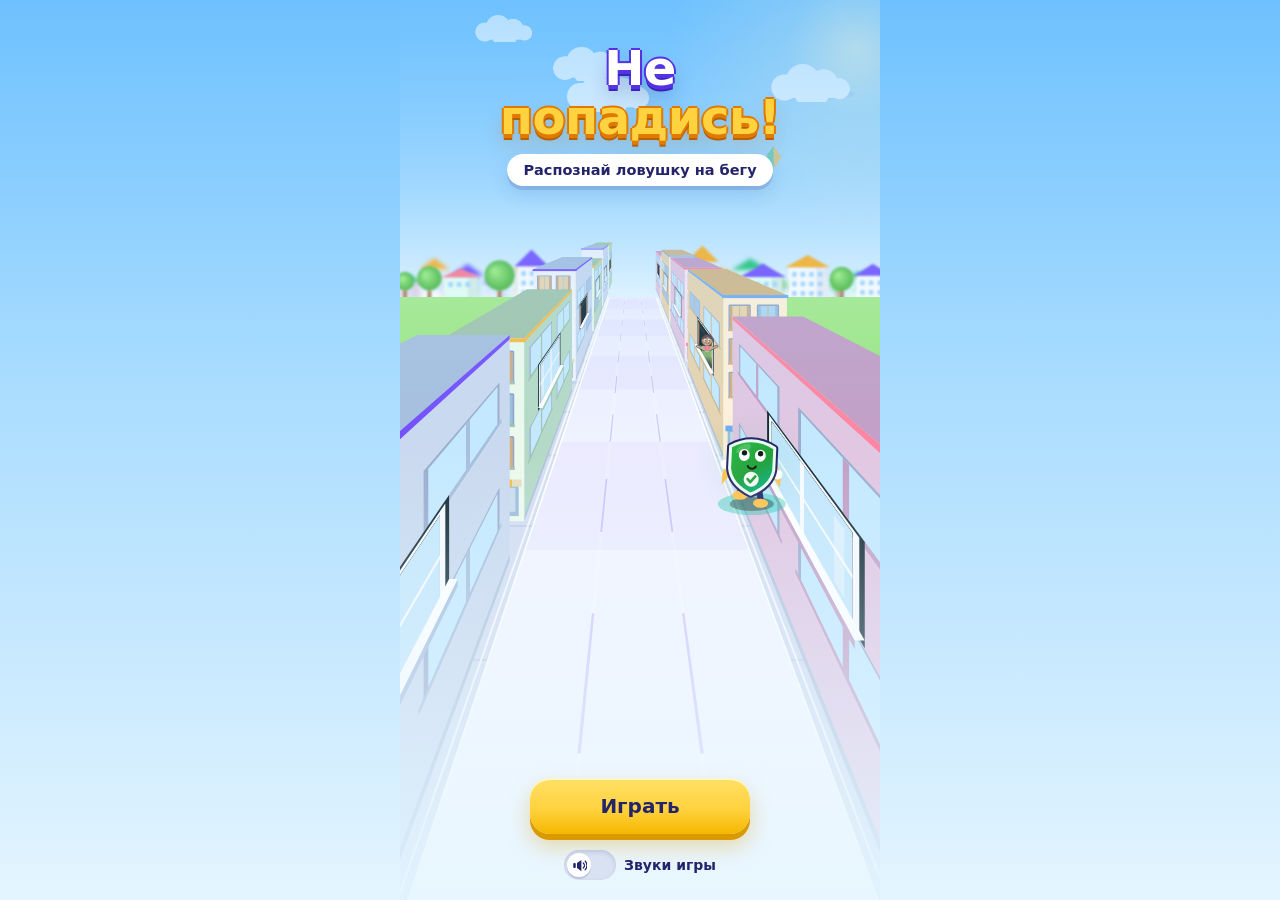
==== commit ab8e6a8f: "Fix WebView compatibility" ====
--- a/play.html
+++ b/play.html
@@ -629,23 +629,6 @@
 #screen-end .run-complete+.end-title.hidden { display:none; }
 @media(max-width:360px) { .run-complete { padding:12px 10px 17px; }.run-complete h2 { font-size:25px; }.run-complete p { font-size:14px; }.complete-art { height:90px; } }
 
-/* ---------- Витрина выбора персонажа (детерминированная покупка, без азарта) ---------- */
-.chest-list { max-height:44vh; overflow-y:auto; padding:2px; -webkit-overflow-scrolling:touch; }
-.pet-buy { min-width:0; padding:6px 3px 7px; border:2px solid #ddd5fa; border-top:4px solid var(--pet-color,#ddd5fa); border-radius:16px; background:#f8f5ff; color:var(--ink); display:flex; flex-direction:column; align-items:center; gap:2px; cursor:pointer; box-shadow:0 3px 0 #d7cef0; }
-.pet-buy:active:not(:disabled) { transform:translateY(2px); box-shadow:0 1px 0 #d7cef0; }
-.pet-buy:disabled { cursor:default; }
-.pet-buy:disabled:not(.owned) { background:#f0f1f8; border-color:#e0e2ed; border-top-color:#e0e2ed; box-shadow:0 3px 0 #e0e2ed; }
-.pet-buy:disabled:not(.owned) .pet-thumb { filter:saturate(.5); opacity:.6; }
-.pet-buy.owned { background:#eafff1; border-color:#b6f0d2; border-top-color:#2fd06e; box-shadow:0 3px 0 #bfeccd; cursor:default; }
-.pet-thumb { width:64px; height:60px; }
-.pet-thumb svg { width:100%; height:100%; display:block; }
-.pet-buy-name { font-size:10.5px; font-weight:850; letter-spacing:-.2px; line-height:1.05; text-align:center; }
-.pet-buy-price { display:flex; align-items:center; justify-content:center; gap:4px; border-radius:9px; padding:2px 7px; background:#ffd954; box-shadow:0 2px 0 #dca626; font-size:14px; font-weight:900; }
-.pet-buy-price .coin-dot { width:11px; height:11px; background:#ffed9c; border:1px solid #b7811f; }
-.pet-buy.owned .pet-buy-price { background:#c8f6d8; box-shadow:0 2px 0 #92d6a8; }
-.pet-buy small { font-size:9.5px; font-weight:750; color:var(--ink-2); }
-.pet-buy.owned small { color:#12965a; }
-
 </style>
 </head>
 <body>
@@ -745,7 +728,7 @@
           <path d="M108 48l9 9 17-20" fill="none" stroke="#fff" stroke-width="6" stroke-linecap="round" stroke-linejoin="round"/>
         </svg>
         <h2 id="complete-title">Поздравляем!</h2>
-        <p>Ты добежал до конца и ни разу не попался на ловушку!</p>
+        <p>Ты прошёл все испытания!</p>
       </div>
       <h2 class="end-title" id="end-title">Забег окончен!</h2>
       <div class="end-stats">
@@ -756,7 +739,7 @@
       <p class="end-verdict" id="end-verdict"></p>
       <div class="end-review" id="end-review"></div>
       <section class="chest-shop" aria-labelledby="shop-title">
-        <div class="shop-heading"><h3 id="shop-title">Выбери друга за монеты</h3><span class="shop-wallet"><i class="coin-dot" aria-hidden="true"></i><span id="shop-balance" aria-live="polite">0</span><span class="sr-only">монет осталось</span></span></div>
+        <div class="shop-heading"><h3 id="shop-title">Выбери сундук</h3><span class="shop-wallet"><i class="coin-dot" aria-hidden="true"></i><span id="shop-balance" aria-live="polite">0</span><span class="sr-only">монет осталось</span></span></div>
         <div class="chest-list" id="chest-list"></div>
         <div id="run-collection" class="run-collection hidden"><h4 id="collection-heading">Зверушки забега</h4><div id="run-pets" class="run-pets"></div></div>
       </section>
@@ -812,8 +795,8 @@
   ],
   "difficulty": {
     "startSpeed": 105,
-    "maxSpeed": 260,
-    "speedRampPerSec": 1.2,
+    "maxSpeed": 300,
+    "speedRampPerSec": 1.6,
     "spawnGapStart": 2.4,
     "spawnGapMin": 1.5,
     "spawnGapRampPerSec": 0.008,
@@ -1839,10 +1822,11 @@
     super: { name: "Суперредкая", color: "#d5acff" },
     mega: { name: "Мегаредкая", color: "#ffdc83" }
   };
-  // Цена персонажа зависит только от редкости. Никакой случайности и ставок:
-  // ребёнок сам выбирает, кого купить, и получает ровно его (не азарт — обычная витрина).
-  var prices = { uncommon: 150, rare: 300, super: 600, mega: 900 };
-  function priceOf(pet) { return prices[pet.rarity]; }
+  var chests = [
+    { id: "wood", name: "Деревянный сундук", price: 150, odds: [{ rarity: "uncommon", chance: 90 }, { rarity: "rare", chance: 10 }] },
+    { id: "silver", name: "Серебряный сундук", price: 450, odds: [{ rarity: "rare", chance: 75 }, { rarity: "super", chance: 25 }] },
+    { id: "gold", name: "Золотой сундук", price: 900, odds: [{ rarity: "super", chance: 90 }, { rarity: "mega", chance: 10 }] }
+  ];
   var pets = [
     { id: "listik", name: "Листик", rarity: "uncommon", kind: "leaf", color: "#77d98b", accent: "#297a58", bio: "Лесной ушастик выращивает дерево желаний по одному листочку.", skill: "Копим понемногу", tip: "Выбери мечту и откладывай на неё часть карманных денег. Даже маленькие суммы складываются!" },
     { id: "kaplik", name: "Каплик", rarity: "uncommon", kind: "water", color: "#71d9ed", accent: "#3679bd", bio: "Водяной малыш собирает капельки и считает каждую.", skill: "Считаем расходы", tip: "Записывай, сколько денег получил и потратил. Так легче понять, сколько осталось." },
@@ -1861,6 +1845,17 @@
     { id: "fenikash", name: "Феникаш", rarity: "mega", kind: "phoenix", color: "#ffc18b", accent: "#d56b78", bio: "Радужный феникс превращает промахи в новые полезные привычки.", skill: "Учимся на ошибках", tip: "Потратил деньги и пожалел? Расскажи взрослому и подумай, что сделаешь иначе в следующий раз. Ошибки помогают учиться." },
     { id: "shchitorn", name: "Щиторн", rarity: "mega", kind: "unicorn", color: "#dfd7ff", accent: "#9c7cca", bio: "Единорог со щитом зовёт команду, когда одному трудно разобраться.", skill: "Обращаемся за помощью", tip: "Если речь о деньгах и что-то непонятно или тревожно, спроси взрослого, которому доверяешь. Просить помощи — полезный навык." }
   ];
+
+  function roll(chest, random) {
+    random = random || Math.random;
+    var value = random() * 100, total = 0, rarity = chest.odds[chest.odds.length - 1].rarity;
+    for (var i = 0; i < chest.odds.length; i++) {
+      total += chest.odds[i].chance;
+      if (value < total) { rarity = chest.odds[i].rarity; break; }
+    }
+    var pool = pets.filter(function (pet) { return pet.rarity === rarity; });
+    return pool[Math.floor(random() * pool.length)];
+  }
 
   function art(pet) {
     var extra = {
@@ -1908,13 +1903,11 @@
   function createWallet() {
     var wallet = { balance: 0, pets: [], pending: null };
     wallet.begin = function (coins) { wallet.balance = Math.max(0, Math.floor(coins || 0)); wallet.pets = []; wallet.pending = null; };
-    wallet.owns = function (id) { return wallet.pets.some(function (p) { return p.id === id; }); };
-    // Покупка конкретного выбранного персонажа. Без случайности: получаешь ровно того,
-    // кого выбрал. Нельзя купить дважды, нельзя уйти в минус, нельзя списать во время показа.
-    wallet.buy = function (id) {
-      var pet = pets.find(function (p) { return p.id === id; });
-      if (!pet || wallet.pending || wallet.owns(id) || wallet.balance < priceOf(pet)) return null;
-      wallet.balance -= priceOf(pet); wallet.pending = { pet: pet };
+    wallet.buy = function (id, random) {
+      var chest = chests.find(function (c) { return c.id === id; });
+      if (!chest || wallet.pending || wallet.balance < chest.price) return null;
+      var pet = roll(chest, random);
+      wallet.balance -= chest.price; wallet.pending = { pet: pet, chest: chest };
       return wallet.pending;
     };
     wallet.reveal = function () {
@@ -1923,23 +1916,23 @@
     };
     return wallet;
   }
-  var api = { rarities: rarities, prices: prices, priceOf: priceOf, pets: pets, art: art, createWallet: createWallet };
+  var api = { rarities: rarities, chests: chests, pets: pets, roll: roll, art: art, createWallet: createWallet };
   if (typeof module === "object" && module.exports) module.exports = api;
   else window.RunRewards = api;
 })();
 
 </script>
   <script>
-/* Result-screen shop. Gameplay coins are earned locally and reset with each run.
-   Витрина выбора: ребёнок сам выбирает персонажа и покупает его за монеты.
-   Никакой случайности, барабанов или ставок — получаешь ровно того, кого выбрал. */
+/* Result-screen shop. Gameplay coins are earned locally and reset with each run. */
 (function () {
   "use strict";
   function create(reduced) {
     var data = window.RunRewards, wallet = data.createWallet();
     var active = false, returnTo = null, selected = null;
-    function $(id) { return document.getElementById(id); }
+    var openingTime = 0, spinning = false, settled = false, reelStart = 0, reelEnd = 0;
+    var WINNER = 28, OPEN_TIME = .65, SPIN_TIME = 3.8, SETTLE_TIME = .5;
     function resetAnimation() {
+      openingTime = 0; spinning = false; settled = false;
       $("reward-opening").classList.add('hidden');
       $("reward-reel").classList.add('hidden');
       $("reward-reel").classList.remove('spinning', 'settled');
@@ -1947,6 +1940,27 @@
       $("reel-track").style.transform = '';
       $("reward-dialog").classList.remove('celebrating');
     }
+    function spinReel() {
+      spinning = true;
+      var track = $("reel-track"), purchase = wallet.pending;
+      var markup = '';
+      for (var i = 0; i < 32; i++) {
+        // Как в update/new_finish: 32 карточки, выбранная зверушка в позиции 28.
+        // Результат покупки фиксируется один раз; прокрутка его не меняет.
+        var pet = i === WINNER ? purchase.pet : data.roll(purchase.chest);
+        var rarity = data.rarities[pet.rarity];
+        markup += '<div class="reel-card" data-pet-id="' + pet.id + '" style="--card-color:' + rarity.color + '">' + data.art(pet) + '<span class="reel-name">' + pet.name + '</span><span class="reel-rarity">' + rarity.name + '</span></div>';
+      }
+      track.innerHTML = markup;
+      $("reward-opening").classList.add('hidden');
+      $("reward-reel").classList.remove('hidden');
+      $("reward-reel").classList.add('spinning');
+      $("reel-label").textContent = 'Кто станет твоим другом?';
+      reelStart = -track.children[0].offsetWidth / 2;
+      var winner = track.children[WINNER];
+      reelEnd = -(winner.offsetLeft + winner.offsetWidth / 2);
+      track.style.transform = 'translateX(' + reelStart + 'px)';
+    }
     function celebration() {
       var markup = '<span class="pet-aura" aria-hidden="true"></span><span class="reward-burst" aria-hidden="true">';
       var colors = ['#ffd23f', '#9875ff', '#6bdab7', '#ffa2c3'];
@@ -1956,21 +1970,17 @@
       }
       return markup + '</span>';
     }
+    function $(id) { return document.getElementById(id); }
+    function chestArt(id) {
+      return '<span class="chest-art" data-chest="' + id + '" aria-hidden="true"><span class="chest-glow"></span><span class="chest-base"></span><span class="chest-lid"></span><span class="chest-lock"></span></span>';
+    }
     function render() {
       $("shop-balance").textContent = wallet.balance;
-      // Витрина: все персонажи с ценой. Купленных нельзя купить снова; не хватает монет — видно сколько.
-      $("chest-list").innerHTML = data.pets.map(function (pet) {
-        var rarity = data.rarities[pet.rarity], price = data.priceOf(pet);
-        var owned = wallet.owns(pet.id), missing = Math.max(0, price - wallet.balance);
-        var disabled = owned || missing > 0 || wallet.pending;
-        var status = owned ? '✓ Уже твой' : missing ? 'Ещё ' + missing : 'Купить';
-        var label = pet.name + ', ' + rarity.name + (owned ? ', уже твой' : ', ' + price + ' монет' + (missing ? ', не хватает ' + missing : ''));
-        return '<button class="pet-buy' + (owned ? ' owned' : '') + '" data-buy="' + pet.id + '"' + (disabled ? ' disabled' : '') +
-          ' style="--pet-color:' + rarity.color + '" aria-label="' + label + '">' +
-          '<span class="pet-thumb">' + data.art(pet) + '</span>' +
-          '<span class="pet-buy-name">' + pet.name + '</span>' +
-          '<span class="pet-buy-price"><i class="coin-dot" aria-hidden="true"></i>' + price + '</span>' +
-          '<small>' + status + '</small></button>';
+      $("chest-list").innerHTML = data.chests.map(function (chest) {
+        var missing = Math.max(0, chest.price - wallet.balance);
+        return '<button class="chest-choice" data-buy="' + chest.id + '"' + (missing || wallet.pending ? ' disabled' : '') +
+          ' aria-label="' + chest.name + ', ' + chest.price + ' монет' + (missing ? ', не хватает ' + missing : '') + '">' +
+          chestArt(chest.id) + '<span class="chest-name">' + chest.name.replace(' сундук','') + '</span><span class="chest-price"><i class="coin-dot" aria-hidden="true"></i>' + chest.price + '</span><small>' + (missing ? 'Ещё ' + missing + ' монет' : 'Открыть') + '</small></button>';
       }).join('');
       $("run-pets").innerHTML = wallet.pets.map(function (pet, index) {
         return '<button class="owned-pet" data-pet="' + index + '" aria-label="' + pet.name + ', ' + data.rarities[pet.rarity].name + '">' + data.art(pet) + '</button>';
@@ -2016,9 +2026,13 @@
       var purchase = wallet.buy(button.dataset.buy);
       if (!purchase) return;
       returnTo = button.dataset.buy; selected = null; resetAnimation(); render();
+      $("reward-title").textContent = 'Кто внутри?';
+      $("reward-pet").classList.add('hidden');
+      $("btn-reward-done").classList.add('hidden');
+      $("reward-opening").innerHTML = chestArt(purchase.chest.id);
+      $("reward-opening").classList.remove('hidden');
       showOverlay();
-      // Детерминированно и сразу: показываем ровно выбранного персонажа (без прокрутки).
-      reveal();
+      if (reduced) reveal();
     });
     $("run-pets").addEventListener('click', function (event) {
       var button = event.target.closest('[data-pet]');
@@ -2038,7 +2052,24 @@
     return {
       start: function (coins) { active = true; wallet.begin(coins); resetAnimation(); selected = null; $("screen-end").scrollTop = 0; render(); },
       reset: function () { active = false; wallet.begin(0); resetAnimation(); selected = null; returnTo = null; close(); render(); },
-      update: function () { /* Покупка мгновенная — покадровая анимация не нужна. */ },
+      update: function (dt) {
+        if (!active || !wallet.pending) return;
+        openingTime += dt;
+        if (openingTime < OPEN_TIME) return;
+        if (!spinning) spinReel();
+        var progress = Math.min(1, (openingTime - OPEN_TIME) / SPIN_TIME);
+        // Время идёт только вместе с игровым циклом: скрытая вкладка не завершает покупку.
+        var eased = 1 - Math.pow(1 - progress, 4);
+        $("reel-track").style.transform = 'translateX(' + (reelStart + (reelEnd - reelStart) * eased) + 'px)';
+        if (progress === 1 && !settled) {
+          settled = true;
+          $("reward-reel").classList.remove('spinning');
+          $("reward-reel").classList.add('settled');
+          $("reel-track").children[WINNER].classList.add('winner');
+          $("reel-label").textContent = 'Твоя зверушка — ' + wallet.pending.pet.name + '!';
+        }
+        if (openingTime >= OPEN_TIME + SPIN_TIME + SETTLE_TIME) reveal();
+      },
       isOpen: function () { return !$("reward-overlay").classList.contains('hidden'); }
     };
   }
@@ -2117,7 +2148,6 @@
   var trapsTotal = 0, trapsOK = 0, decisionsTotal = 0, decisionsOK = 0;
   var misses = [];                // ошибочные решения для разбора на финише
   var lastSituation = null;
-  var answerCounts = {};   // сколько раз показан каждый тип действия — для балансировки спавна
   var flashTimer = 0;
   var ending = false, endTimer = 0;
   var attractT = 1, tAnim = 0;
@@ -2334,7 +2364,7 @@
     meters = 0; coins = 0; combo = 0; bestCombo = 0; lives = diff.lives;
     trapsTotal = 0; trapsOK = 0; decisionsTotal = 0; decisionsOK = 0;
     misses = [];
-    lastSituation = null; answerCounts = {}; flashTimer = 0; ending = false; endTimer = 0;
+    lastSituation = null; flashTimer = 0; ending = false; endTimer = 0;
     clearFx(); shakeT = 0; vignetteT = 0; squashT = 0; hopT = 0; hurtT = 0; feverGlow = 0;
     laneFlash[0] = laneFlash[1] = laneFlash[2] = 0; laneHint[0] = laneHint[1] = laneHint[2] = 0;
     lastDist = -1; lastCoins = -1;
@@ -2366,27 +2396,16 @@
   // ---------- Спавн ситуаций ----------
   function decisionSeconds() {
     // Шесть секунд чтения и выбора при любой дистанции и скорости бега.
-    // Чтобы это окно было комфортным для 6–7 лет, дорога в фазе решения сильно
-    // замедляется (см. update): ребёнок читает спокойно, а не на полной скорости.
-    return (diff && diff.eventReadSeconds) || 6;
+    return 6;
   }
   function spawnSituation() {
     // Последнее сообщение тоже получает полные шесть секунд до финиша.
     if (RUN_SECONDS - runTime < decisionSeconds() + .1) return;
     // Монетка из прежнего каталога теперь собирается на дороге и не требует решения.
     var situations = content.situations.filter(function (s) { return s.delivery !== "pickup"; });
-    // Балансируем по трём действиям: показываем самое редкое на данный момент, чтобы
-    // ребёнок анализировал ситуацию, а не угадывал по частоте (в каталоге перекос в «Отказать»).
-    var ids = (content.actions || []).map(function (a) { return a.id; })
-      .filter(function (id) { return situations.some(function (x) { return x.answer === id; }); });
-    var minCount = Math.min.apply(null, ids.map(function (id) { return answerCounts[id] || 0; }));
-    var leastShown = ids.filter(function (id) { return (answerCounts[id] || 0) === minCount; });
-    var targetAnswer = leastShown[(Math.random() * leastShown.length) | 0];
-    var pool = situations.filter(function (x) { return x.answer === targetAnswer; });
-    var s = pick(pool);
+    var s = pick(situations);
     var guard = 0;
-    while (s === lastSituation && pool.length > 1 && guard++ < 6) s = pick(pool);
-    answerCounts[targetAnswer] = (answerCounts[targetAnswer] || 0) + 1;
+    while (s === lastSituation && guard++ < 5) s = pick(situations);
     lastSituation = s;
     var lane = actionLaneById[s.answer];
     var duration = decisionSeconds();
@@ -2724,10 +2743,7 @@
 
   function endRun(completed) {
     if (state !== "run") return;
-    // Победный баннер — только за настоящее освоение: добежал до конца и НИ РАЗУ не попался
-    // (все встреченные ситуации решены верно). Иначе — обычный финиш с честным разбором.
-    var success = completed === true && lives > 0 && runTime + 1e-9 >= RUN_SECONDS &&
-      decisionsTotal > 0 && decisionsOK === decisionsTotal;
+    var success = completed === true && lives > 0 && runTime + 1e-9 >= RUN_SECONDS;
     $("run-complete").classList.toggle("hidden", !success);
     $("end-title").classList.toggle("hidden", success);
     $("screen-end").setAttribute("aria-labelledby", success ? "complete-title" : "end-title");
@@ -2842,9 +2858,6 @@
     }
     elapsed += dt;
     speed = Math.min(diff.maxSpeed, diff.startSpeed + elapsed * diff.speedRampPerSec) * (0.68 + 0.32 * Math.min(1, elapsed / 20)) * (diff.runSpeedMultiplier || 1.5);
-    // Пока показана карточка-ситуация, сильно замедляем дорогу — ребёнок спокойно читает
-    // и выбирает, а не гонит на полной скорости (препятствий в фазе решения и так нет).
-    if (phase !== "road") speed *= 0.3;
     meters += speed * dt * 0.09;
     roadScroll += speed * dt;
     player.x = lerp(player.x, player.targetX, Math.min(1, dt * 14));
